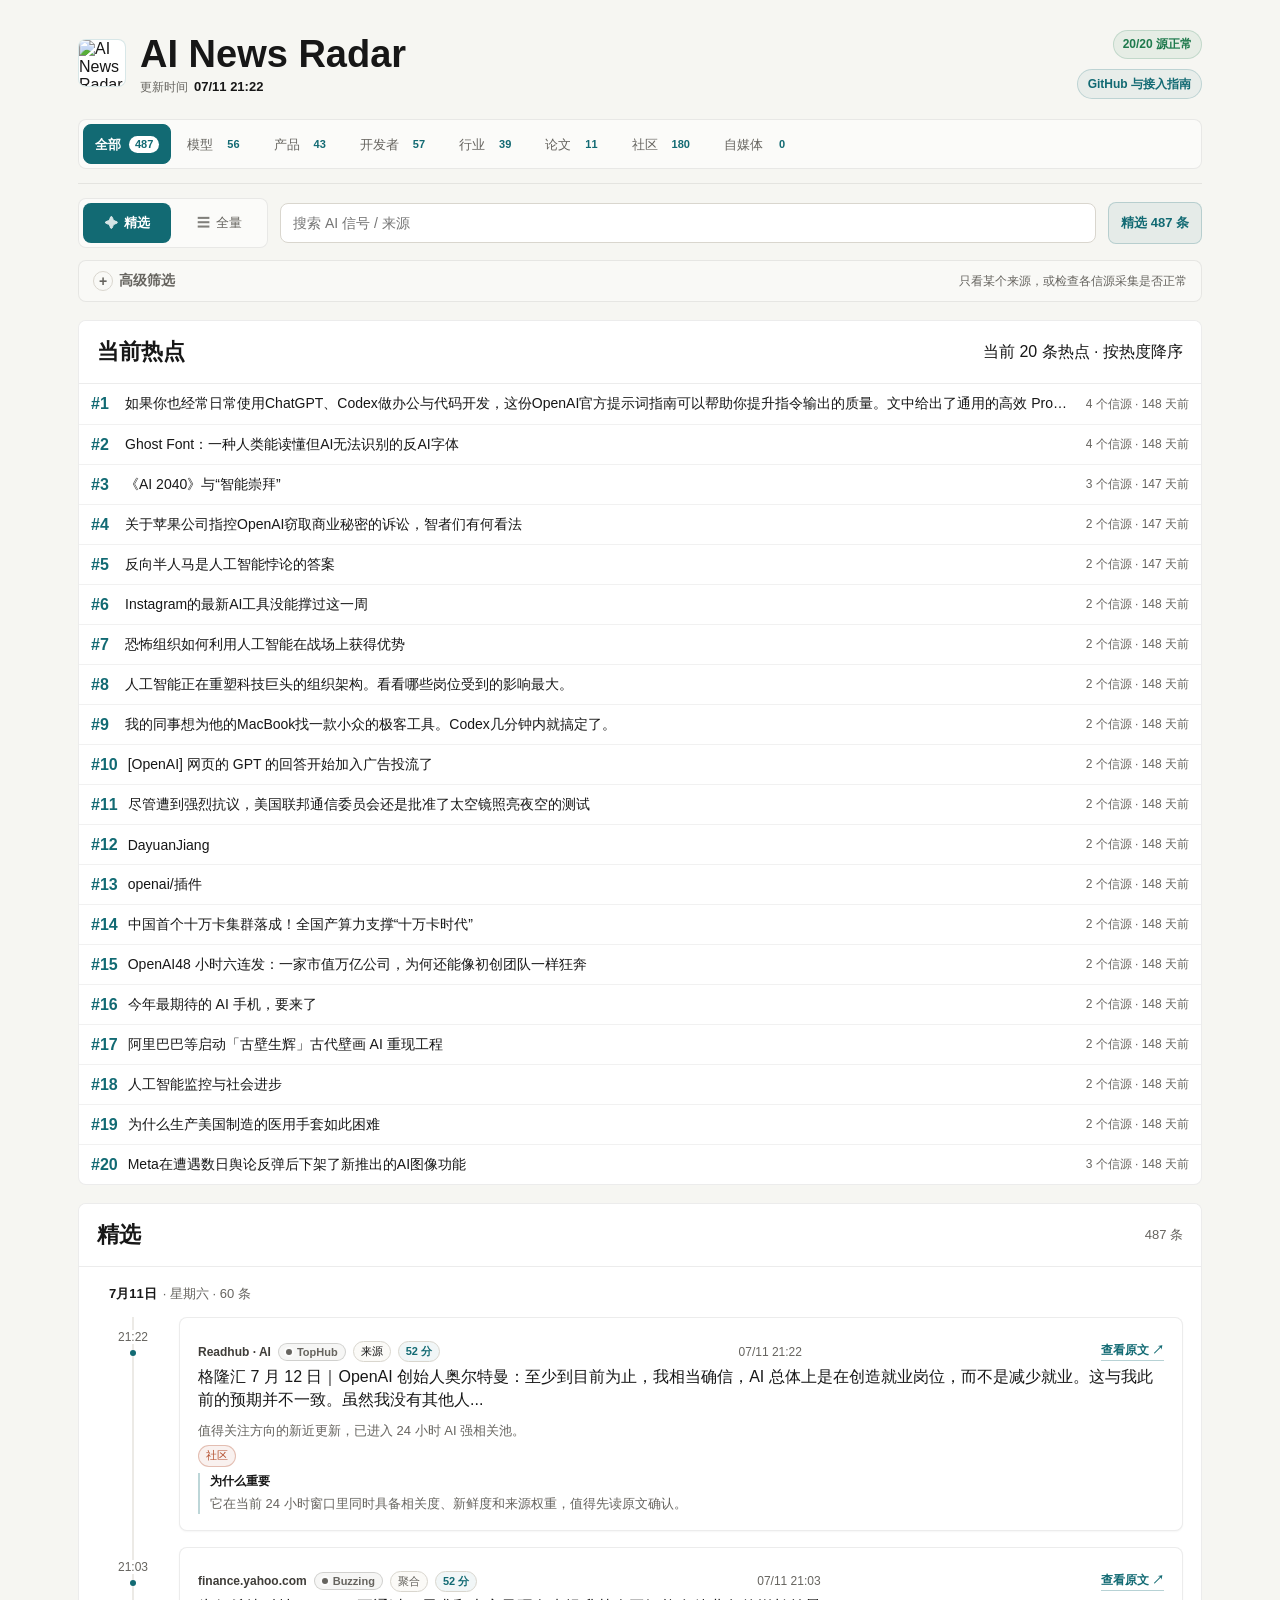
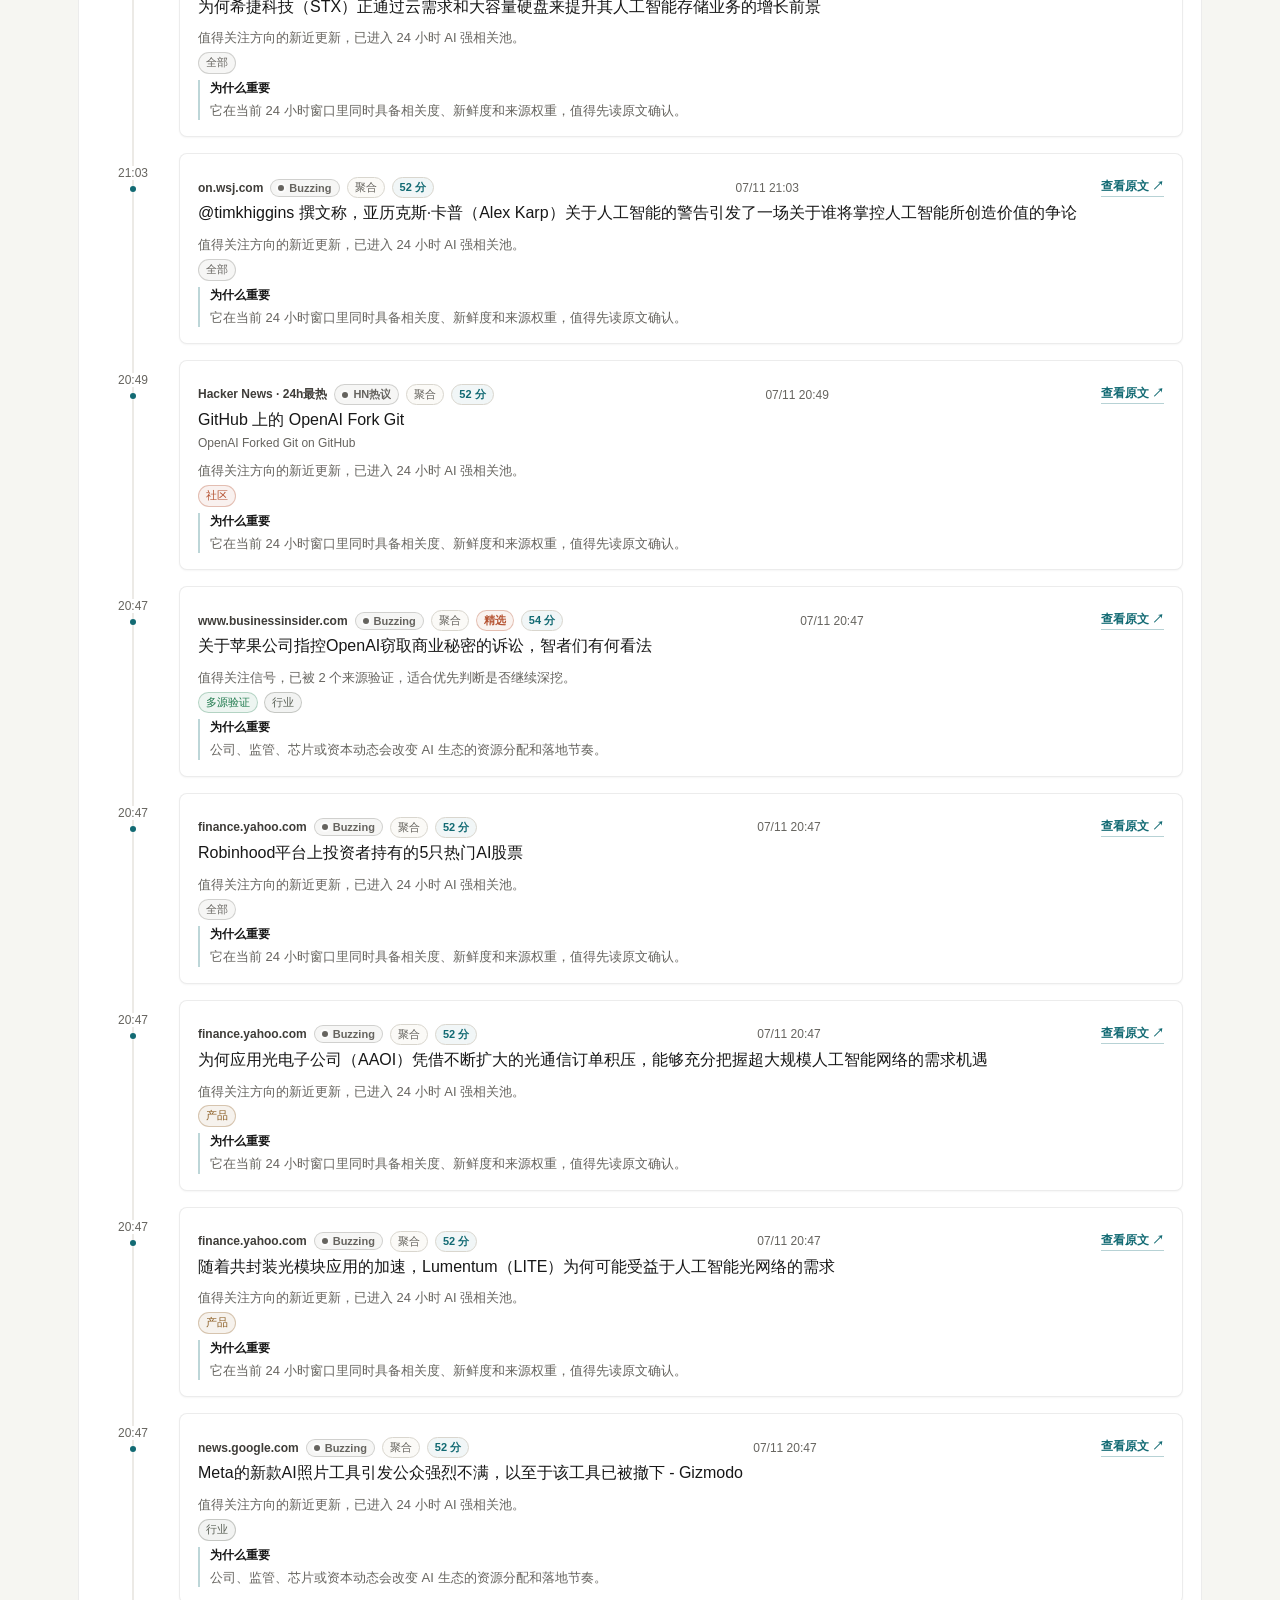
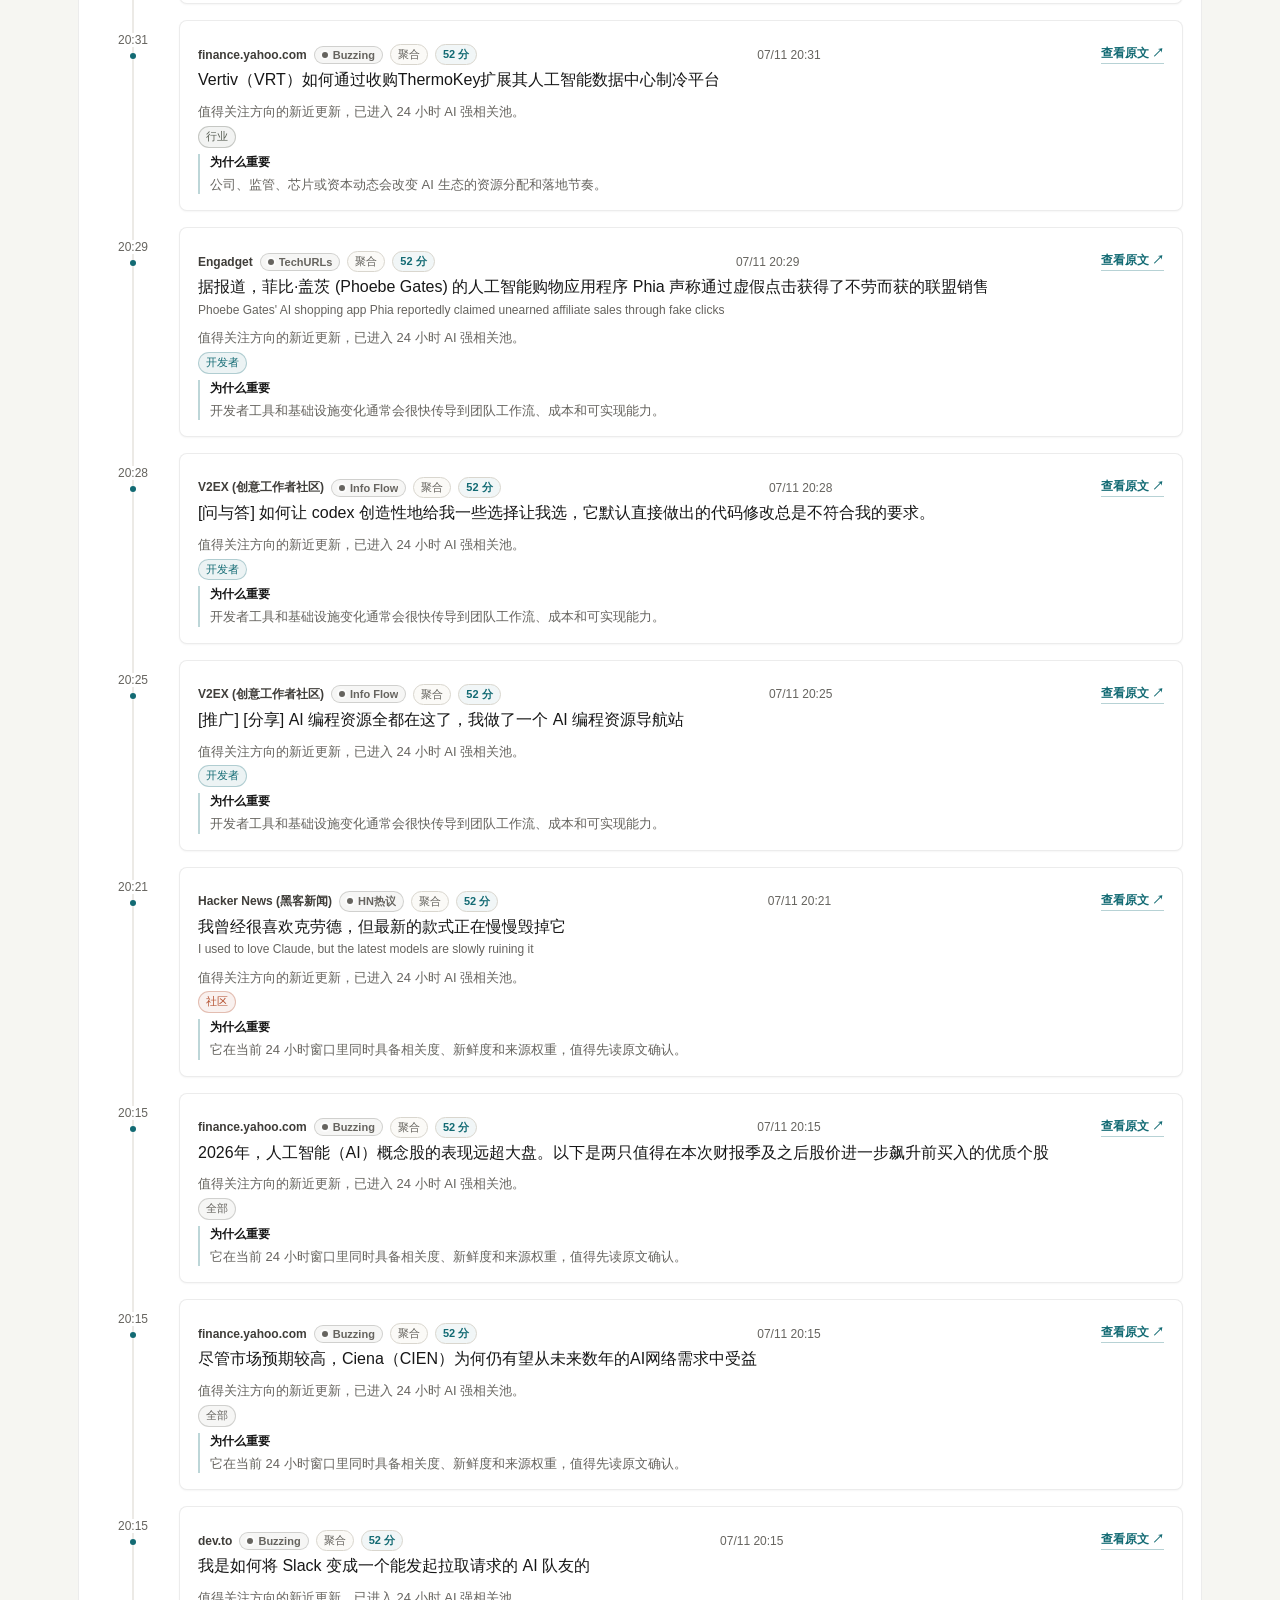
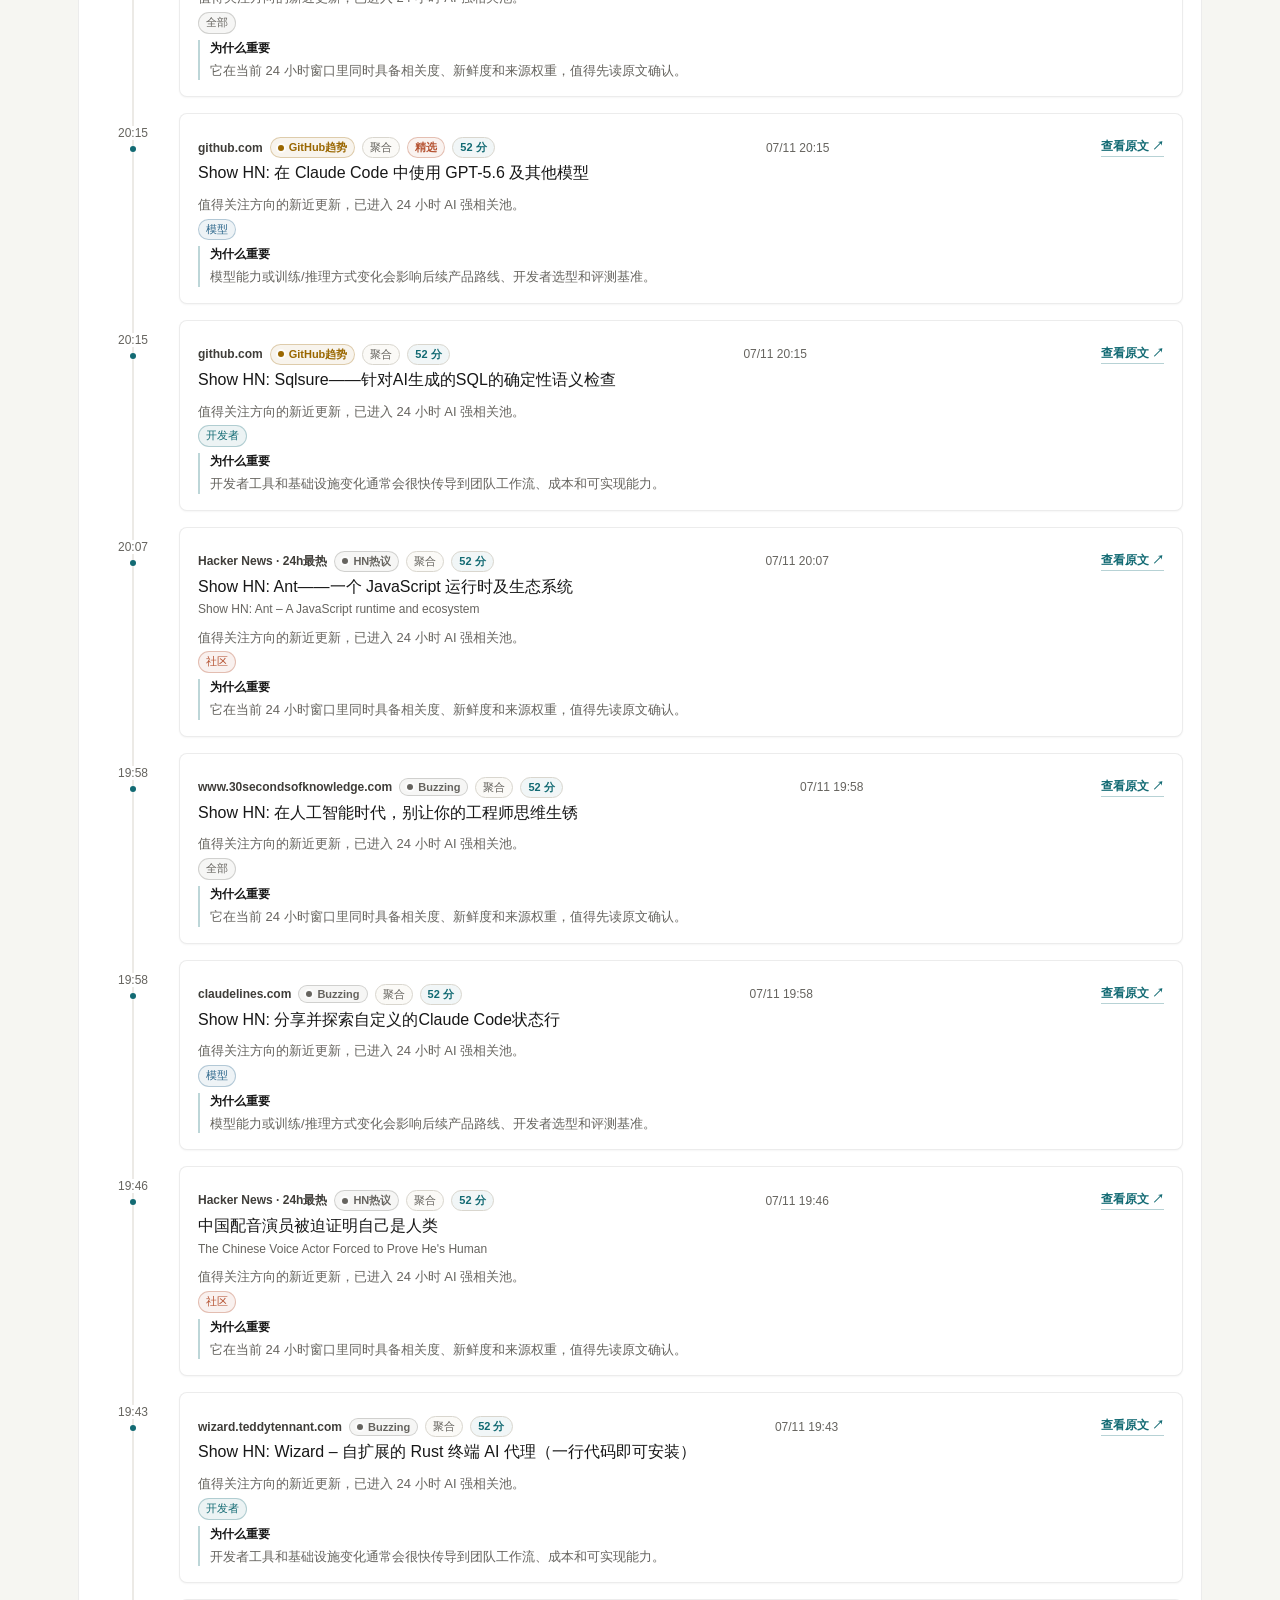
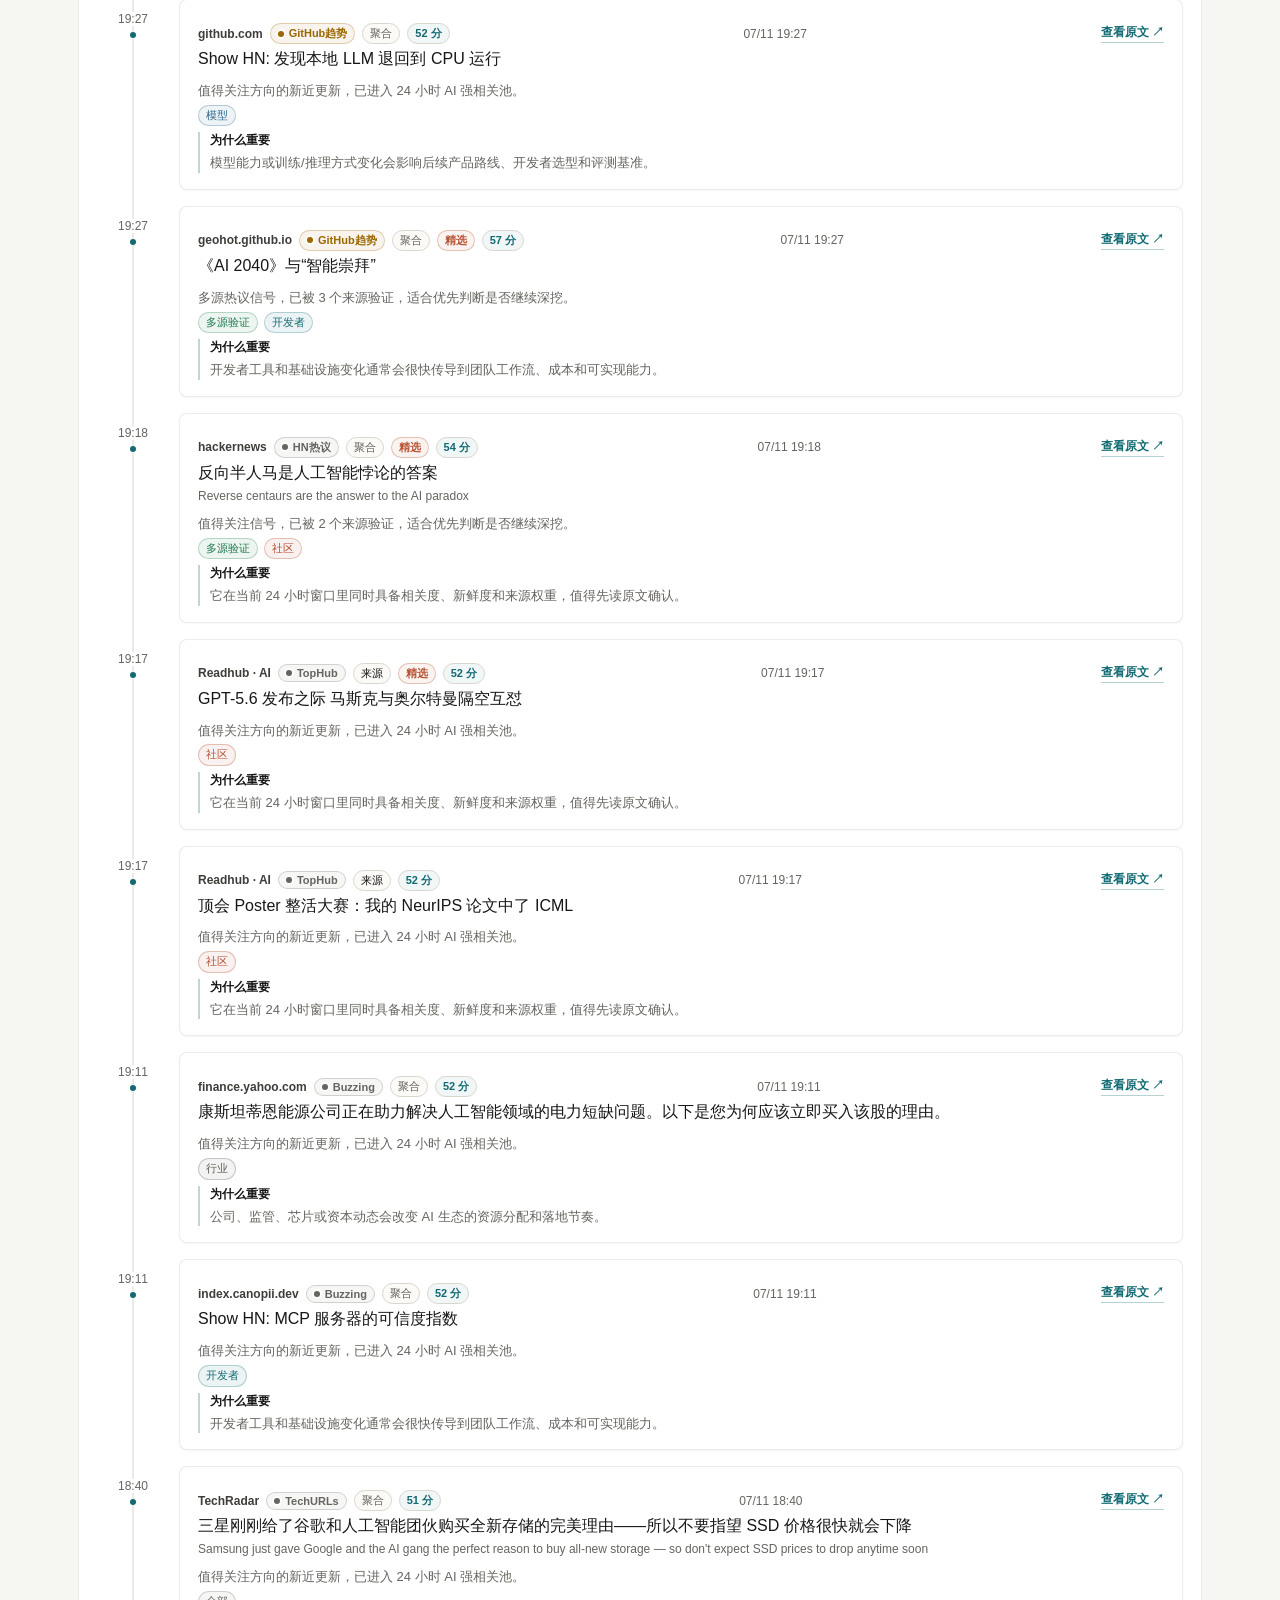
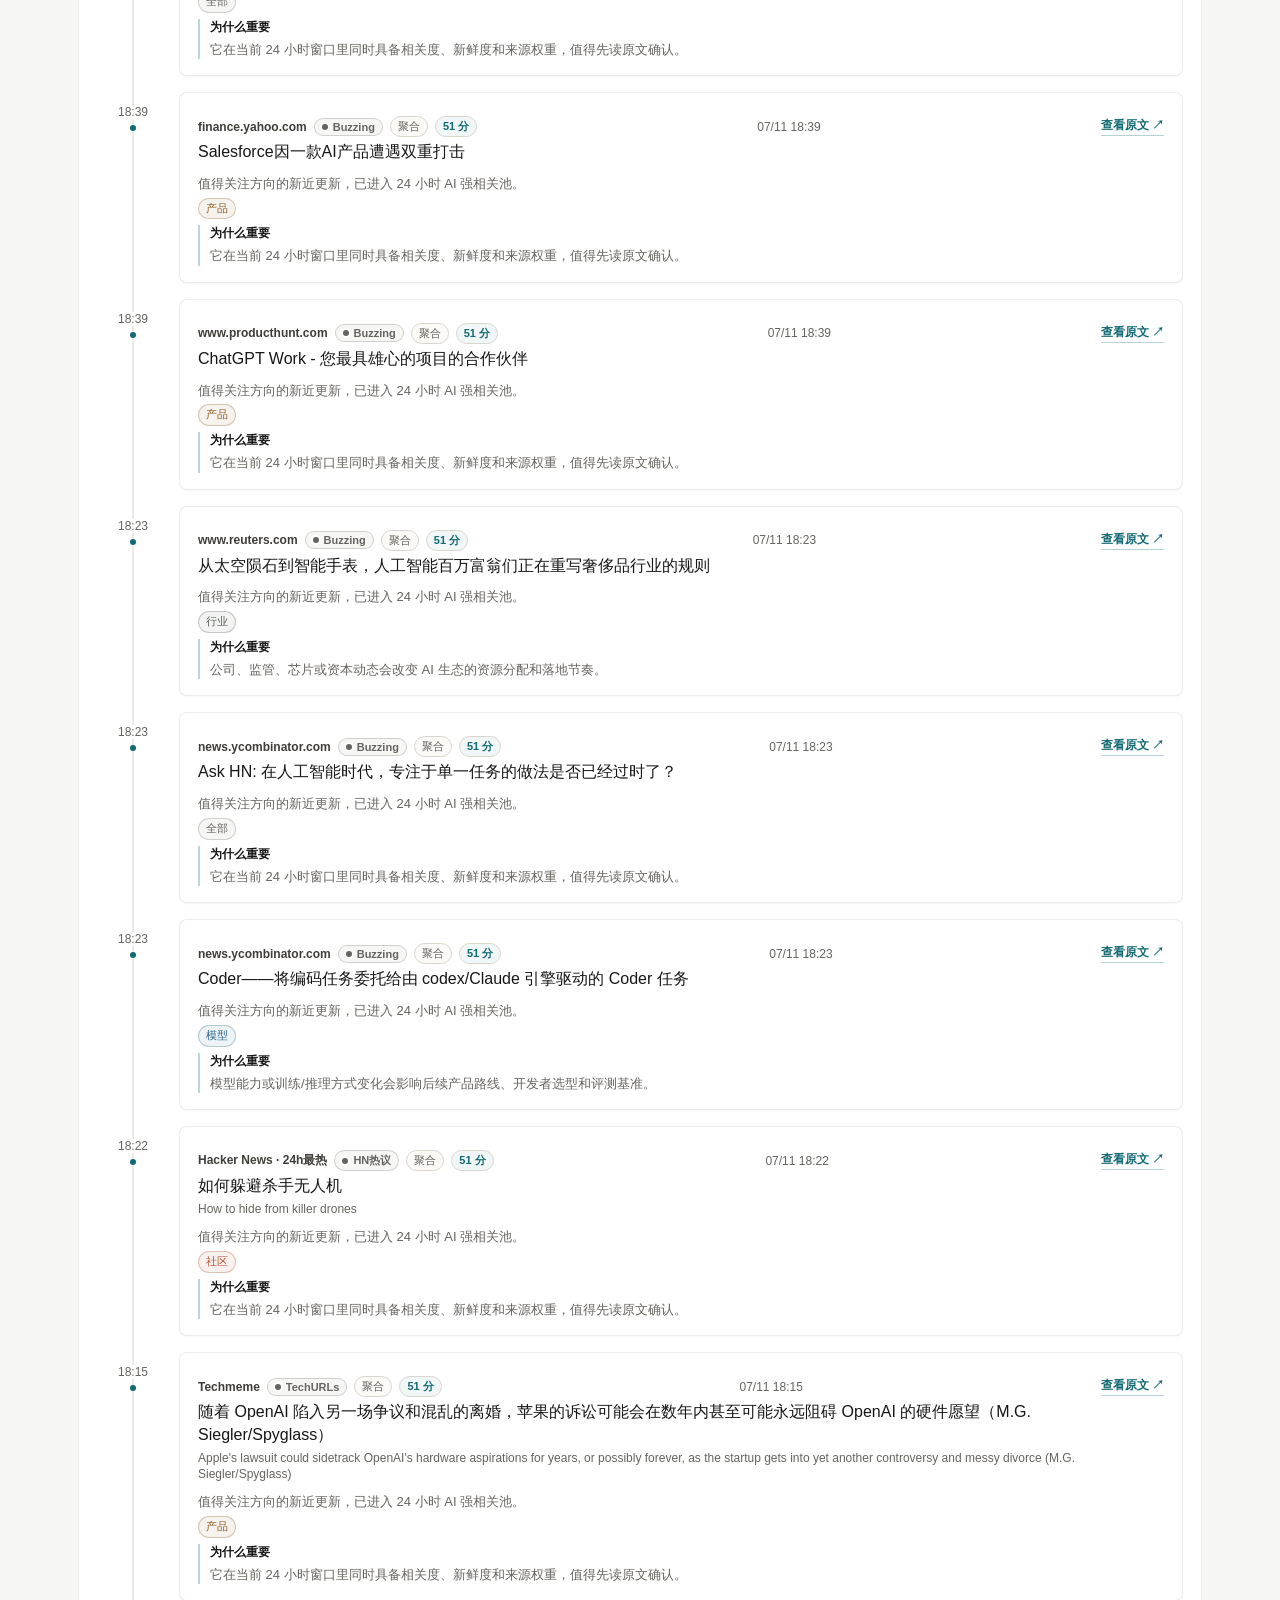
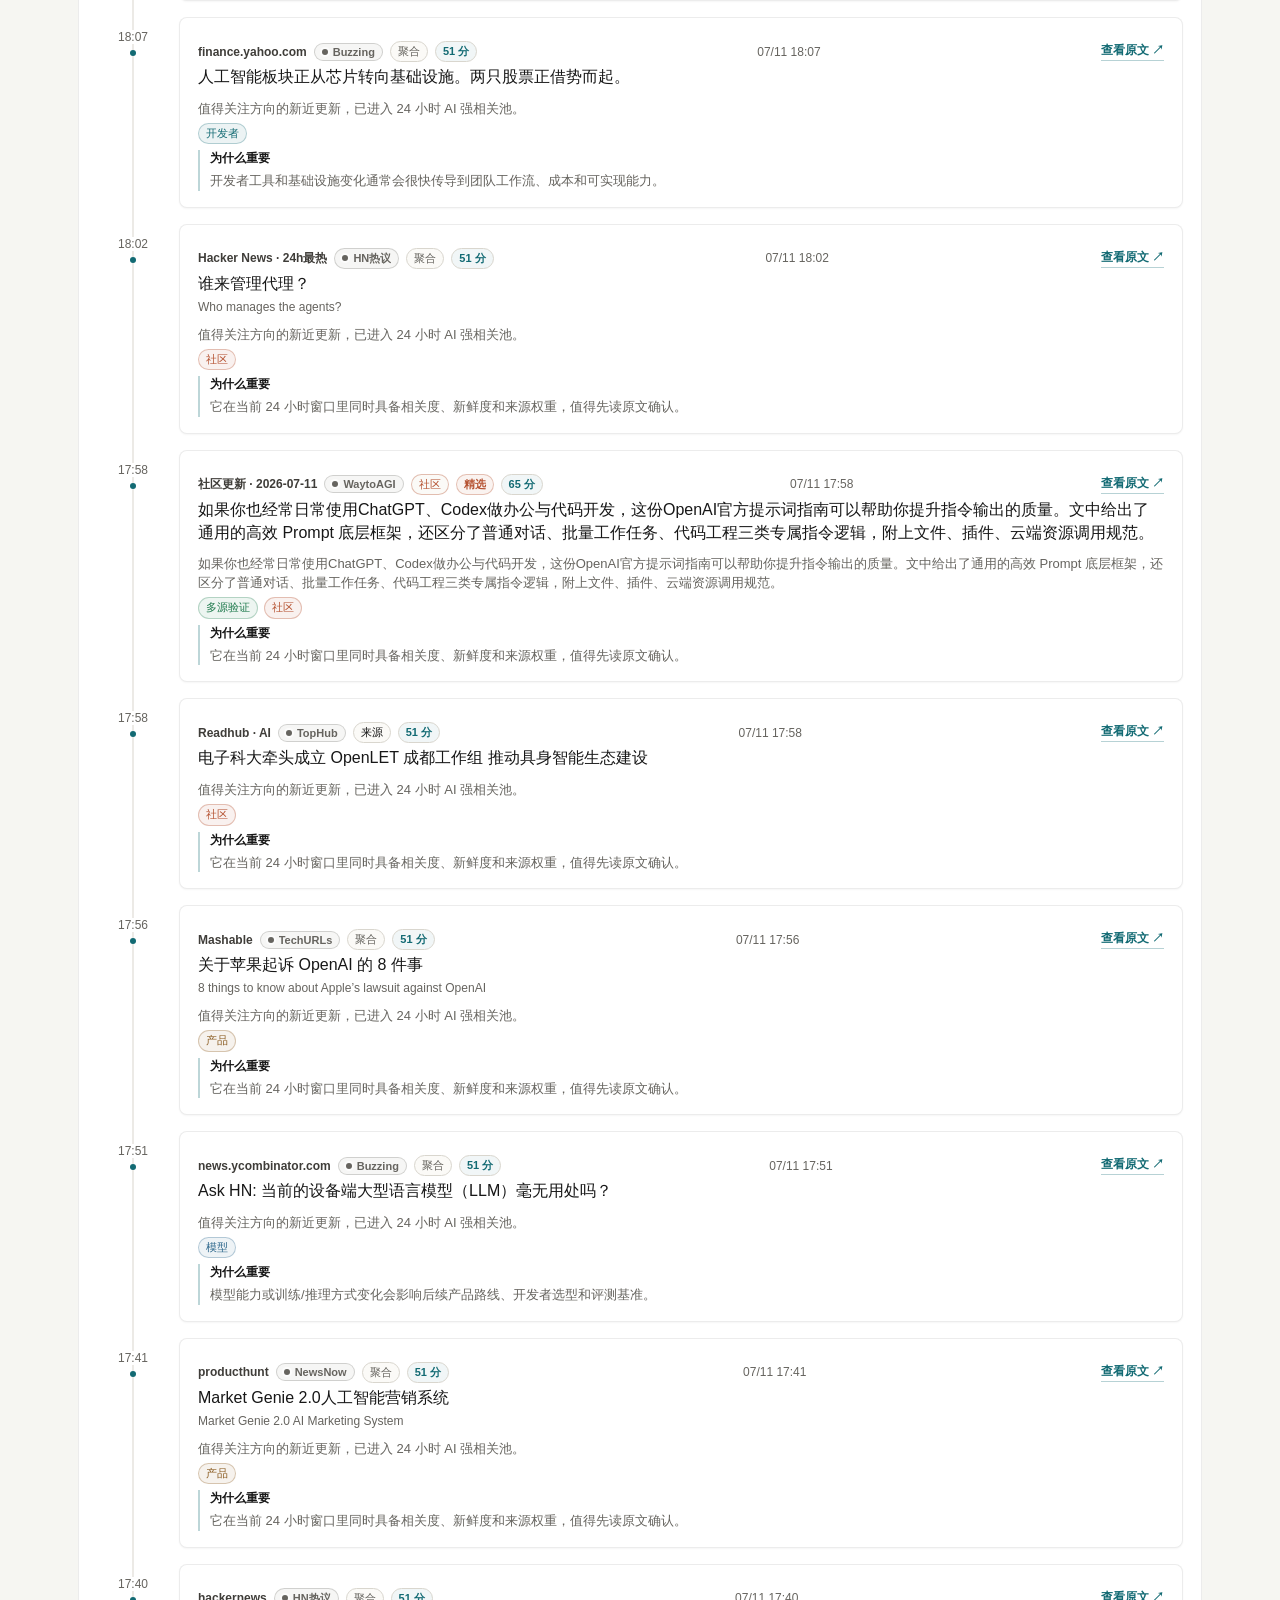
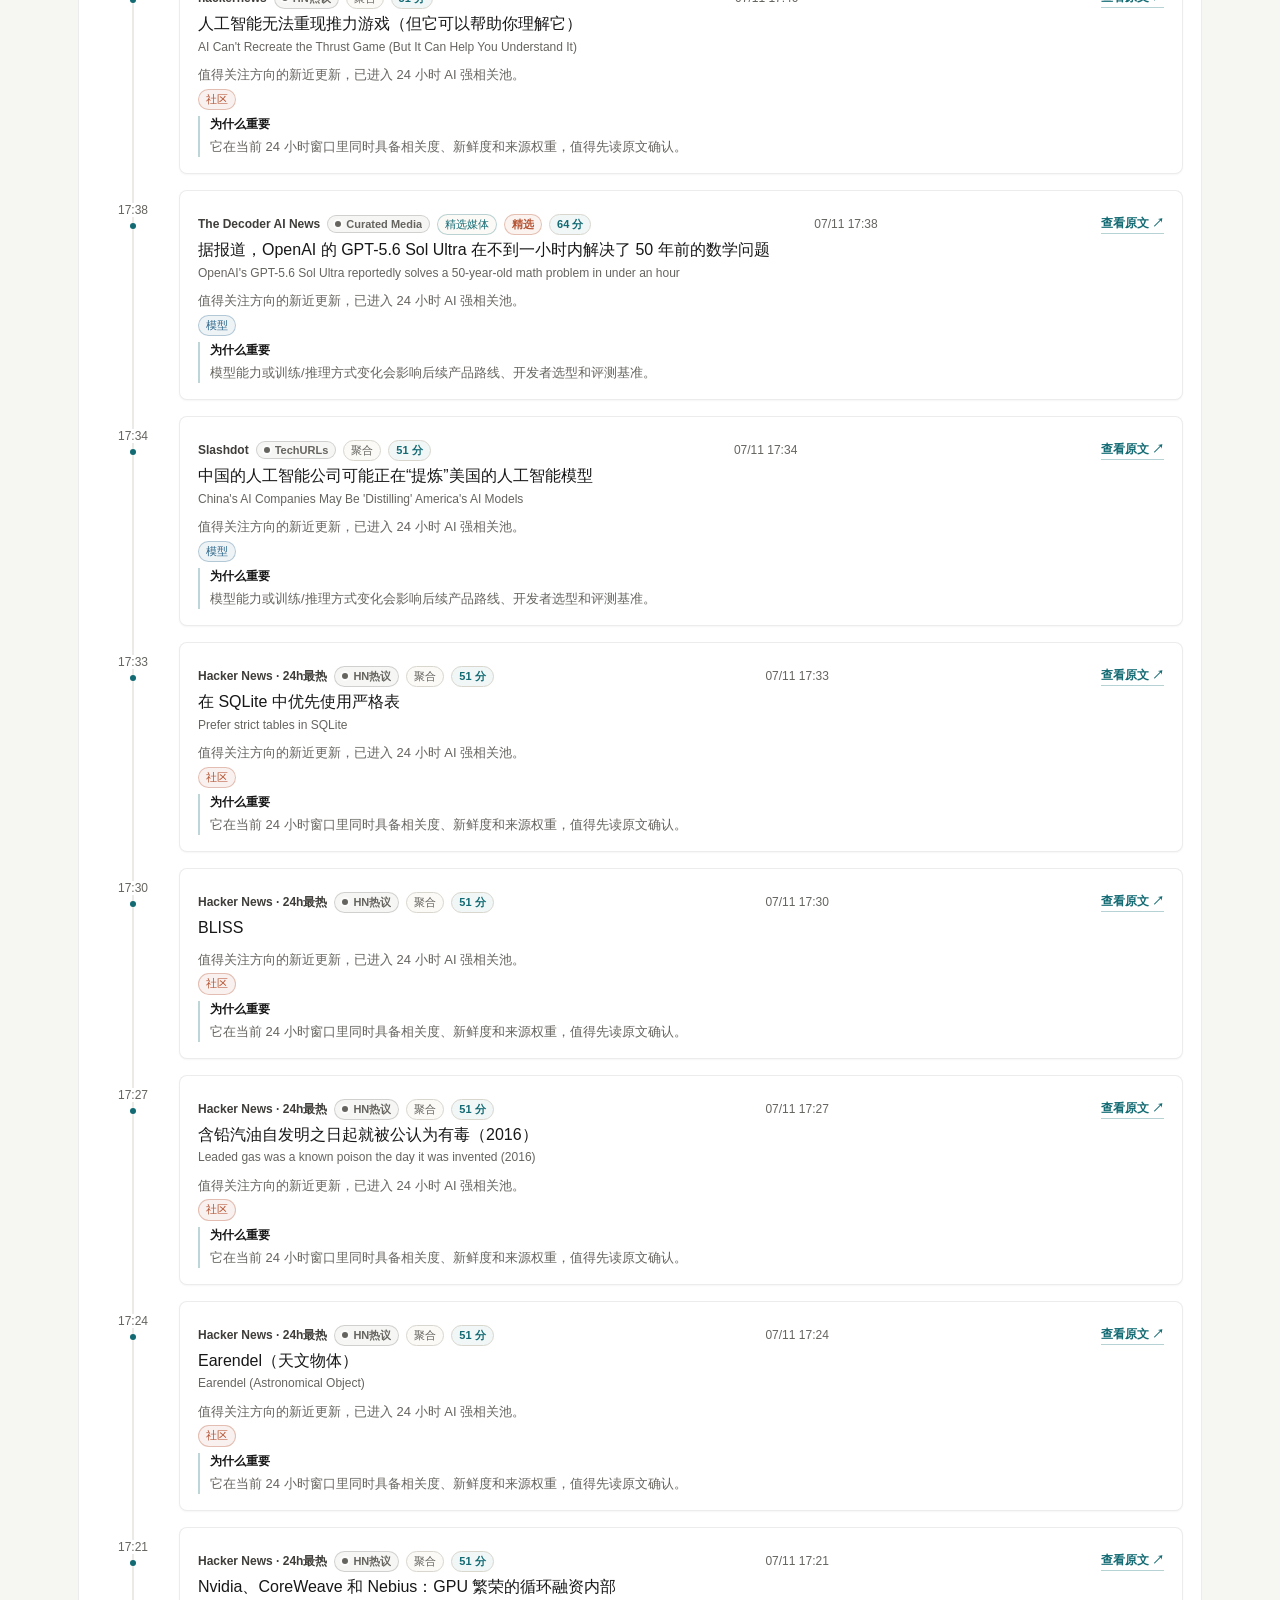
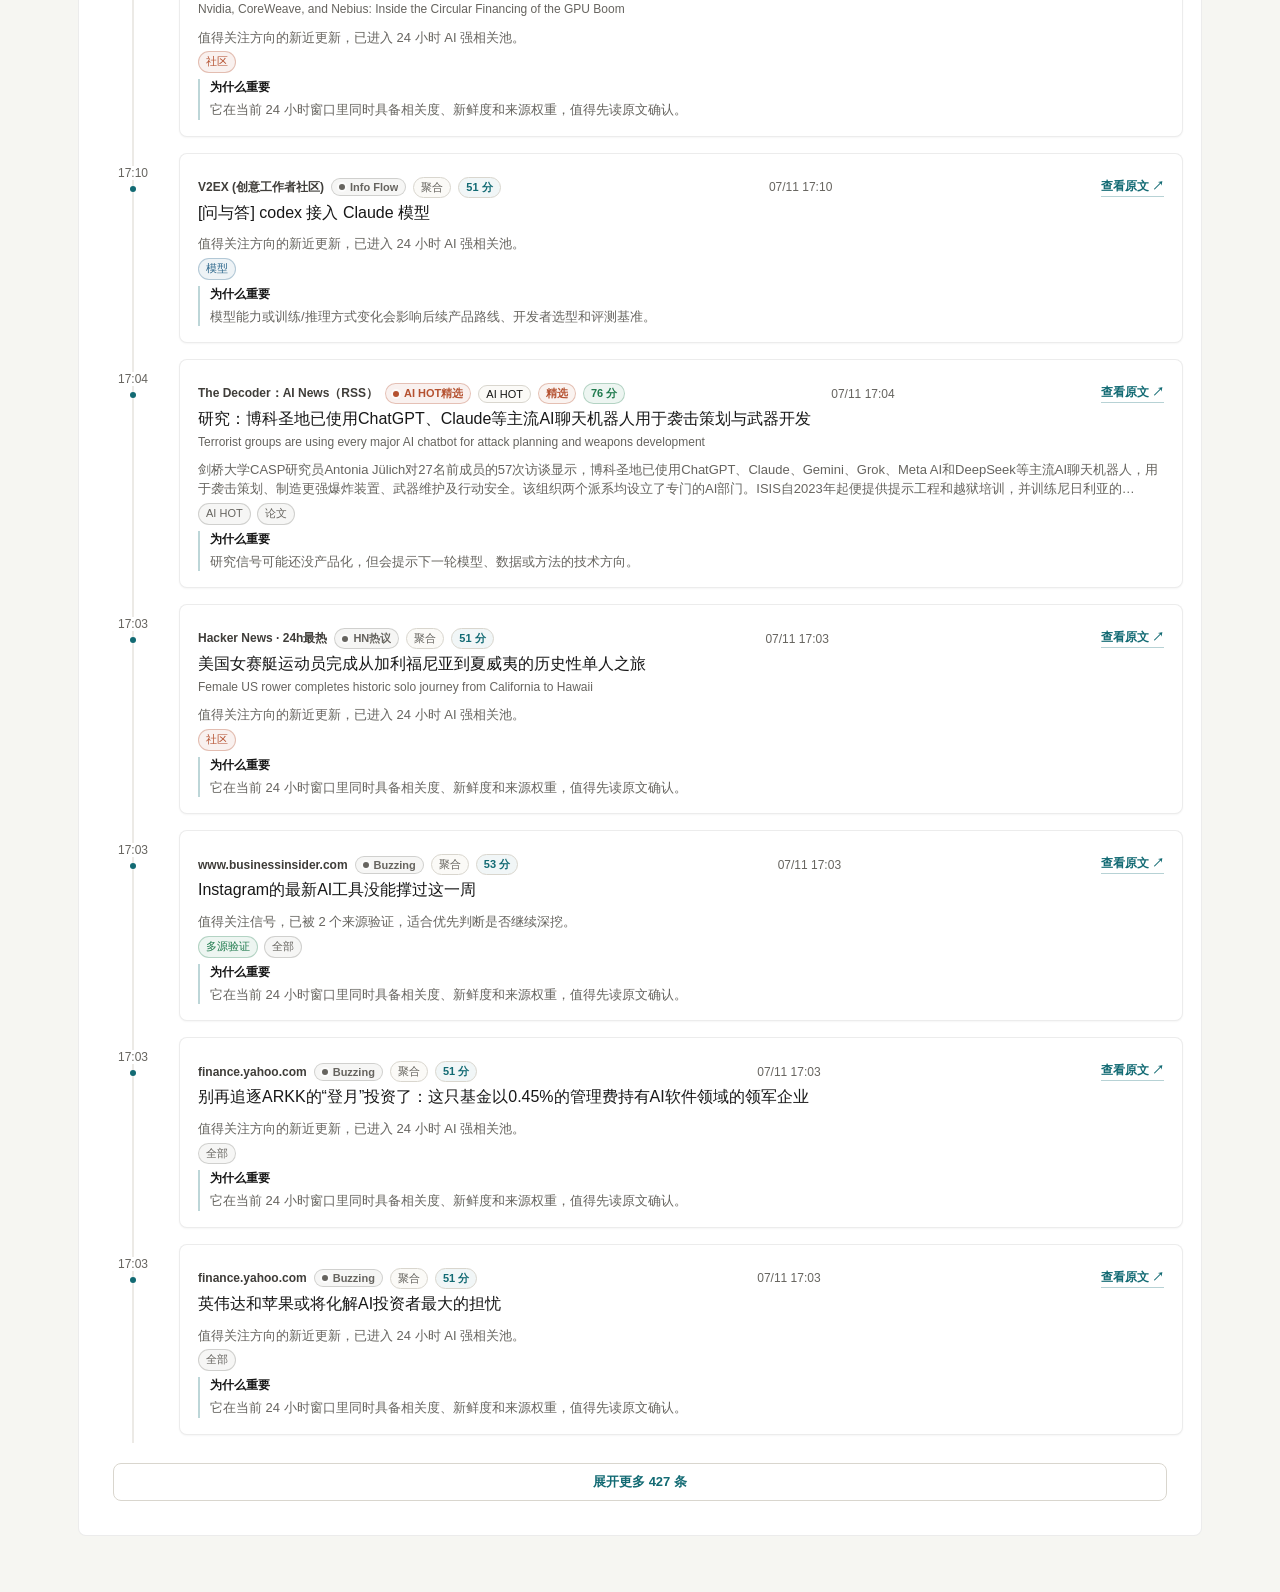
==== index.html @ 840b77fe "feat(ui): AIHOT 式单层信息架构——分类tab+精选/全量开关+时间轴主列表+单行热点 四轮收编重构: - 分类收敛为单层互斥 tab(全部/模型/产品/开发者/行业/论文/社区/自媒体" ====
<!doctype html>
<html lang="zh-CN">
  <head>
    <meta charset="UTF-8" />
    <meta name="viewport" content="width=device-width, initial-scale=1.0" />
    <title>AI News Radar｜24 小时 AI 更新雷达</title>
    <meta
      name="description"
      content="自动整理过去 24 小时值得看的 AI、模型和开发者工具更新；伯乐Skill（Scout Skill）帮你从一堆信源里选出千里马。"
    />
    <link rel="canonical" href="https://learnprompt.github.io/ai-news-radar/" />
    <meta property="og:title" content="AI News Radar｜24 小时 AI 更新雷达" />
    <meta
      property="og:description"
      content="自动整理过去 24 小时值得看的 AI、模型和开发者工具更新；伯乐Skill（Scout Skill）帮你从一堆信源里选出千里马。"
    />
    <meta property="og:type" content="website" />
    <meta property="og:url" content="https://learnprompt.github.io/ai-news-radar/" />
    <meta property="og:site_name" content="AI News Radar" />
    <meta name="application-name" content="AI News Radar" />
    <meta name="theme-color" content="#f6f6f2" />
    <meta name="mobile-web-app-capable" content="yes" />
    <meta name="apple-mobile-web-app-title" content="AI News Radar" />
    <meta name="apple-mobile-web-app-capable" content="yes" />
    <meta name="apple-mobile-web-app-status-bar-style" content="default" />
    <meta name="twitter:card" content="summary" />
    <meta name="twitter:title" content="AI News Radar｜24 小时 AI 更新雷达" />
    <meta
      name="twitter:description"
      content="自动整理过去 24 小时值得看的 AI、模型和开发者工具更新；伯乐Skill（Scout Skill）帮你从一堆信源里选出千里马。"
    />
    <link rel="icon" href="./assets/logo.svg" type="image/svg+xml" />
    <link rel="icon" href="./assets/icons/favicon-32.png" sizes="32x32" type="image/png" />
    <link rel="apple-touch-icon" href="./assets/icons/apple-touch-icon.png" sizes="180x180" />
    <link rel="manifest" href="./site.webmanifest" />
    <link rel="stylesheet" href="./assets/styles.css?v=aihot-0712f" />
  </head>
  <body>
    <a class="skip-link" href="#hotBoardWrap">跳到当前热点</a>
    <main class="shell">
      <header class="hero">
        <div class="hero-main">
          <div class="hero-headline">
            <img class="hero-logo" src="./assets/logo.svg" alt="AI News Radar Logo" />
            <div>
              <h1>AI News Radar</h1>
              <p class="hero-updated">
                <span class="updated-label">更新时间</span>
                <span class="updated" id="updatedAt">加载中...</span>
              </p>
            </div>
          </div>
        </div>
        <div class="hero-meta">
          <span class="source-status-pill" id="sourceStatusPill">源状态加载中</span>
          <div class="hero-links" aria-label="项目入口">
            <a
              class="hero-link"
              href="https://github.com/LearnPrompt/ai-news-radar"
              target="_blank"
              rel="noopener noreferrer"
            >GitHub 与接入指南</a>
          </div>
        </div>

        <section class="section-nav-wrap" aria-label="内容栏目">
          <div class="section-tabs" id="sectionTabs" role="tablist" aria-label="AI 新闻栏目"></div>
          <div class="section-scroll-hint" aria-hidden="true">左右滑动，查看更多栏目 →</div>
        </section>
      </header>

      <section class="primary-controls">
        <div class="mode-switch curation-mode-switch" role="group" aria-label="精选/全量切换">
          <button id="modeSelectedBtn" class="mode-btn active" type="button" aria-pressed="true">
            <span class="mode-btn-icon" aria-hidden="true">&#10022;</span>精选
          </button>
          <button id="modeAllBtn" class="mode-btn" type="button" aria-pressed="false">
            <span class="mode-btn-icon" aria-hidden="true">&#9776;</span>全量
          </button>
        </div>
        <input id="searchInput" type="search" placeholder="搜索 AI 信号 / 来源" aria-label="搜索 AI 信号或来源" />
        <div class="mode-hint" id="modeHint">精选加载中</div>
        <button class="clear-filters-btn" id="clearFiltersBtn" type="button" hidden>清除筛选</button>
      </section>

      <details class="advanced-panel">
        <summary>
          <span>高级筛选</span>
          <span class="advanced-hint">只看某个来源，或检查各信源采集是否正常</span>
        </summary>
        <div class="advanced-content">
          <div class="advanced-controls">
            <label class="field">
              <span>具体来源</span>
              <select id="siteSelect">
                <option value="">全部站点</option>
              </select>
            </label>
          </div>
          <div class="source-health" id="sourceHealth">源状态加载中...</div>
          <details class="source-detail-panel">
            <summary>查看源状态详情</summary>
            <div class="source-health-details" id="sourceHealthDetails"></div>
            <section class="coverage-strip" id="coverageStrip" aria-label="Source coverage status"></section>
            <section class="source-status-table" id="sourceStatusTable" aria-label="源状态详情"></section>
            <section class="site-pills" id="sitePills"></section>
          </details>
        </div>
      </details>

      <section class="list-wrap hot-board-wrap" id="hotBoardWrap" aria-label="当前热点">
        <div class="list-head">
          <h2>当前热点</h2>
          <span id="hotBoardMeta">按热度排序</span>
        </div>
        <div id="hotBoardList" class="hot-board-list"></div>
      </section>

      <section class="waytoagi-wrap">
        <div class="waytoagi-head">
          <h2>社区更新 · WaytoAGI</h2>
          <div class="waytoagi-tools">
            <div class="waytoagi-switch">
              <button id="waytoagiTodayBtn" class="waytoagi-btn active" type="button" aria-pressed="true">最近更新日</button>
              <button id="waytoagi7dBtn" class="waytoagi-btn" type="button" aria-pressed="false">近7日</button>
            </div>
            <span id="waytoagiUpdatedAt">加载中...</span>
          </div>
        </div>
        <div id="waytoagiMeta" class="waytoagi-meta"></div>
        <div id="waytoagiList" class="waytoagi-list"></div>
      </section>

      <section class="list-wrap" id="newsListWrap">
        <div class="list-head">
          <h2 id="listTitle">精选</h2>
          <div class="list-head-tools">
            <label id="allDedupeWrap" class="all-dedupe" for="allDedupeToggle">
              <input id="allDedupeToggle" type="checkbox" checked />
              <span class="all-dedupe-dot"></span>
              <span id="allDedupeLabel">去重开</span>
            </label>
            <span id="resultCount">0 条</span>
          </div>
        </div>
        <div id="newsList" class="news-list" aria-live="polite"></div>
      </section>

    </main>

    <template id="itemTpl">
      <article class="news-card">
        <div class="news-card-body">
          <div class="meta-row">
            <span class="site"></span>
            <span class="source"></span>
            <span class="category"></span>
            <span class="curated-badge" hidden>精选</span>
            <strong class="score-badge" hidden></strong>
            <time class="time"></time>
          </div>
          <a class="title" target="_blank" rel="noopener noreferrer"></a>
          <p class="news-summary"></p>
          <div class="tag-row"></div>
          <div class="why-box" hidden>
            <span class="why-label">为什么重要</span>
            <p class="why-text"></p>
          </div>
          <div class="persona-slot"></div>
        </div>
      </article>
    </template>

    <script src="https://cdn.jsdelivr.net/npm/gsap@3.13.0/dist/gsap.min.js" integrity="sha384-HOvlOYPIs/zjoIkWUGXkVmXsjr8GuZLV+Q+rcPwmJOVZVpvTSXQChiN4t9Euv9Vc" crossorigin="anonymous" defer></script>
    <script src="./assets/motion.js?v=aihot-0712f" defer></script>
    <script src="./assets/app.js?v=aihot-0712f" defer></script>
  </body>
</html>
---- assets/styles.css ----
:root {
  --bg: #f6f6f2;
  --bg-alt: #eeecea;
  --surface: #ffffff;
  --surface-soft: #fbfaf7;
  --surface-alt: #f4f2ef;
  --ink: #171717;
  --ink-soft: #3f3d39;
  --muted: #66645f;
  --muted-soft: #8b8780;
  --line: #d9d6ce;
  --line-soft: rgba(23, 23, 23, 0.08);
  --accent: #126a73;
  --accent-warm: #b55231;
  --good: #1f7a4d;
  --warn: #9a6700;
  --bad: #b42318;
  --radius: 8px;
}

* {
  box-sizing: border-box;
}

html,
body {
  margin: 0;
  min-height: 100%;
  font-family: -apple-system, BlinkMacSystemFont, "Segoe UI", "Noto Sans SC", "Microsoft YaHei", sans-serif;
  color: var(--ink);
  background: var(--bg);
}

.skip-link {
  position: fixed;
  top: 12px;
  left: 12px;
  z-index: 100;
  border-radius: var(--radius);
  padding: 9px 12px;
  color: #f7fbfa;
  background: var(--accent);
  font-size: 13px;
  font-weight: 760;
  text-decoration: none;
  transform: translateY(-160%);
  transition: transform 160ms ease;
}

.skip-link:focus {
  transform: translateY(0);
}

button,
input,
select {
  font: inherit;
}

button {
  cursor: pointer;
}

.shell {
  max-width: 1160px;
  margin: 0 auto;
  padding: 30px 18px 56px;
}

.hero {
  display: grid;
  grid-template-columns: minmax(0, 1fr) auto;
  gap: 18px 28px;
  padding-bottom: 14px;
  border-bottom: 1px solid var(--line-soft);
}

.hero-main {
  min-width: 0;
}

.hero-headline {
  display: flex;
  gap: 14px;
  align-items: center;
}

.hero-headline > div {
  min-width: 0;
}

.hero-logo {
  width: 48px;
  height: 48px;
  border: 1px solid rgba(18, 106, 115, 0.16);
  border-radius: var(--radius);
  background: var(--surface);
}

.hero h1 {
  margin: 4px 0 0;
  font-size: 38px;
  line-height: 1.08;
  overflow-wrap: break-word;
}

.hero-updated {
  display: flex;
  align-items: baseline;
  gap: 6px;
  margin: 4px 0 0;
  font-size: 13px;
  color: var(--muted);
}

.hero-meta {
  align-self: center;
  display: grid;
  gap: 6px;
  min-width: 178px;
  padding: 0;
  border: 0;
  border-radius: var(--radius);
  background: transparent;
  justify-items: end;
  text-align: right;
}

.updated-label {
  color: var(--muted);
  font-size: 12px;
}

.updated {
  color: var(--ink);
  font-size: 13px;
  font-weight: 700;
}

.source-status-pill {
  display: inline-flex;
  width: max-content;
  max-width: 100%;
  align-items: center;
  gap: 6px;
  border: 1px solid rgba(31, 122, 77, 0.18);
  border-radius: 999px;
  padding: 5px 9px;
  color: var(--good);
  background: rgba(31, 122, 77, 0.07);
  font-size: 12px;
  font-weight: 740;
}

.source-status-pill.warn {
  color: var(--warn);
  border-color: rgba(154, 103, 0, 0.22);
  background: rgba(154, 103, 0, 0.08);
}

.source-status-pill.bad {
  color: var(--bad);
  border-color: rgba(180, 35, 24, 0.22);
  background: rgba(180, 35, 24, 0.07);
}

.hero-links {
  display: flex;
  flex-wrap: wrap;
  justify-content: flex-end;
  gap: 6px;
  margin-top: 4px;
}

.hero-link {
  display: inline-flex;
  align-items: center;
  justify-content: center;
  min-height: 30px;
  border: 1px solid rgba(18, 106, 115, 0.2);
  border-radius: 999px;
  padding: 5px 10px;
  color: var(--accent);
  background: rgba(18, 106, 115, 0.06);
  font-size: 12px;
  font-weight: 740;
  line-height: 1;
  text-decoration: none;
  white-space: nowrap;
}

.hero-link:hover {
  border-color: rgba(18, 106, 115, 0.36);
  background: rgba(18, 106, 115, 0.1);
}

.section-nav-wrap {
  grid-column: 1 / -1;
  display: grid;
  gap: 10px;
  padding-top: 2px;
}

.section-tabs {
  display: flex;
  gap: 4px;
  align-items: center;
  overflow-x: auto;
  scrollbar-width: none;
  -webkit-overflow-scrolling: touch;
  border: 1px solid var(--line-soft);
  border-radius: var(--radius);
  padding: 4px;
  background: rgba(255, 255, 255, 0.52);
}

.section-tabs::-webkit-scrollbar {
  display: none;
}

.section-scroll-hint {
  display: none;
}

.section-tab {
  flex: 0 0 auto;
  min-height: 40px;
  display: inline-flex;
  align-items: center;
  gap: 8px;
  border: 1px solid transparent;
  border-radius: var(--radius);
  padding: 0 11px;
  color: var(--muted);
  background: transparent;
  font-size: 13px;
}

.section-tab span,
.section-tab strong {
  line-height: 1;
  white-space: nowrap;
}

.section-tab strong {
  min-width: 22px;
  border-radius: 999px;
  padding: 3px 6px;
  color: var(--accent);
  background: transparent;
  font-size: 11px;
  text-align: center;
}

.section-tab.active {
  color: #fff;
  border-color: var(--accent);
  background: var(--accent);
  font-weight: 780;
}

.section-tab.active strong {
  color: var(--accent);
  background: #fff;
}

.coverage-strip {
  grid-column: 1 / -1;
  display: grid;
  grid-template-columns: repeat(3, minmax(0, 1fr));
  gap: 8px;
  padding: 0 12px 12px;
}

.coverage-card {
  min-width: 0;
  display: grid;
  gap: 4px;
  border: 1px solid var(--line);
  border-radius: var(--radius);
  padding: 10px 11px;
  background: var(--surface-soft);
}

.coverage-card strong {
  min-width: 0;
  color: var(--ink);
  font-size: 17px;
  line-height: 1.15;
  overflow-wrap: anywhere;
}

.coverage-label,
.coverage-meta {
  min-width: 0;
  color: var(--muted);
  font-size: 11px;
  line-height: 1.3;
  overflow-wrap: anywhere;
}

.coverage-card.ok strong {
  color: var(--good);
}

.coverage-card.warn strong {
  color: var(--warn);
}

.coverage-card.signal {
  border-color: rgba(18, 106, 115, 0.3);
}

.coverage-card.official {
  border-color: rgba(31, 122, 77, 0.28);
}

.coverage-card.builders {
  border-color: rgba(181, 82, 49, 0.32);
}

.coverage-card.creator {
  border-color: rgba(135, 72, 96, 0.3);
}

.coverage-card.aggregate {
  border-color: rgba(102, 100, 95, 0.32);
}

.coverage-card.private {
  border-color: rgba(154, 103, 0, 0.3);
}

.primary-controls {
  margin-top: 14px;
  display: grid;
  grid-template-columns: auto minmax(0, 1fr) auto auto;
  gap: 12px;
  align-items: center;
}

/* 清除筛选按钮 hidden 时，隐藏项仍会占用第4列的 gap track，
   导致本行右边缘比 .section-tabs 短一个 gap 宽度——收窄为 3 列补齐右边缘。
   只在桌面生效：760px 以下 .primary-controls 是另一套 2 列/整行布局，不受此问题影响。 */
@media (min-width: 761px) {
  .primary-controls:has(> .clear-filters-btn[hidden]) {
    grid-template-columns: auto minmax(0, 1fr) auto;
  }
}

input,
select {
  width: 100%;
  border: 1px solid var(--line);
  background: var(--surface);
  color: var(--ink);
  border-radius: var(--radius);
  padding: 11px 12px;
  font-size: 14px;
}

input:focus,
select:focus,
button:focus-visible,
summary:focus-visible {
  outline: 2px solid rgba(18, 106, 115, 0.35);
  outline-offset: 2px;
}

.mode-hint {
  min-height: 42px;
  display: grid;
  place-items: center;
  border: 1px solid rgba(18, 106, 115, 0.22);
  border-radius: var(--radius);
  padding: 0 12px;
  color: var(--accent);
  background: rgba(18, 106, 115, 0.07);
  font-size: 13px;
  font-weight: 720;
  white-space: nowrap;
}

.clear-filters-btn,
.empty-reset-btn {
  min-height: 42px;
  border: 1px solid rgba(181, 82, 49, 0.28);
  border-radius: var(--radius);
  padding: 0 13px;
  color: var(--accent-warm);
  background: rgba(181, 82, 49, 0.06);
  font-size: 13px;
  font-weight: 720;
  white-space: nowrap;
}

.clear-filters-btn:hover,
.empty-reset-btn:hover {
  border-color: rgba(181, 82, 49, 0.46);
  background: rgba(181, 82, 49, 0.1);
}

.advanced-panel {
  margin-top: 12px;
  border: 1px solid rgba(23, 23, 23, 0.08);
  border-radius: var(--radius);
  background: rgba(251, 250, 247, 0.66);
}

.advanced-panel > summary {
  position: relative;
  display: flex;
  justify-content: space-between;
  gap: 12px;
  align-items: center;
  padding: 11px 14px 11px 40px;
  color: var(--ink);
  font-size: 14px;
  font-weight: 700;
  list-style: none;
  cursor: pointer;
}

.advanced-panel:not([open]) > summary {
  color: var(--muted);
  font-weight: 650;
}

.advanced-panel > summary::-webkit-details-marker {
  display: none;
}

.advanced-panel > summary::before {
  content: "+";
  width: 18px;
  height: 18px;
  position: absolute;
  left: 14px;
  top: 50%;
  transform: translateY(-50%);
  display: grid;
  place-items: center;
  border: 1px solid var(--line);
  border-radius: 50%;
  color: var(--muted);
  font-weight: 700;
}

.advanced-panel > summary > span:first-child {
  min-width: 0;
}

.advanced-panel[open] > summary::before {
  content: "-";
}

.advanced-hint {
  color: var(--muted);
  font-size: 12px;
  font-weight: 400;
  white-space: nowrap;
}

.advanced-content {
  display: grid;
  gap: 14px;
  padding: 0 14px 14px;
  border-top: 1px solid var(--line-soft);
}

.advanced-controls {
  display: grid;
  grid-template-columns: minmax(0, 320px);
  gap: 10px;
  align-items: end;
  padding-top: 14px;
}

.field {
  display: grid;
  gap: 6px;
  color: var(--muted);
  font-size: 12px;
}

.mode-switch {
  display: inline-flex;
  gap: 4px;
  align-items: center;
  border: 1px solid var(--line-soft);
  border-radius: var(--radius);
  padding: 4px;
  background: rgba(255, 255, 255, 0.52);
}

.mode-btn {
  min-height: 40px;
  border: 0;
  border-radius: var(--radius);
  background: transparent;
  color: var(--muted);
  padding: 0 14px;
  font-size: 13px;
}

.mode-btn.active {
  background: var(--accent);
  color: #fff;
  font-weight: 780;
}

.all-dedupe {
  display: none;
  min-height: 40px;
  align-items: center;
  gap: 8px;
  border: 1px solid var(--line);
  border-radius: var(--radius);
  padding: 0 12px;
  font-size: 13px;
  color: var(--muted);
  background: var(--surface-soft);
  cursor: pointer;
  user-select: none;
}

.all-dedupe.show {
  display: inline-flex;
}

.all-dedupe input {
  position: absolute;
  opacity: 0;
  width: 0;
  height: 0;
}

.all-dedupe-dot {
  width: 12px;
  height: 12px;
  border-radius: 50%;
  border: 1px solid rgba(23, 23, 23, 0.25);
  background: rgba(23, 23, 23, 0.16);
}

.all-dedupe input:checked + .all-dedupe-dot {
  border-color: rgba(18, 106, 115, 0.65);
  background: var(--accent);
}

.source-health {
  display: grid;
  gap: 10px;
}

.source-health-summary {
  display: flex;
  min-width: 0;
  align-items: center;
  justify-content: space-between;
  gap: 12px;
  border: 1px solid rgba(31, 122, 77, 0.16);
  border-radius: var(--radius);
  padding: 11px 12px;
  color: var(--muted);
  background: rgba(31, 122, 77, 0.05);
  font-size: 13px;
  line-height: 1.4;
}

.source-health-summary strong {
  color: var(--good);
  font-size: 15px;
}

.source-health-summary.warn {
  border-color: rgba(154, 103, 0, 0.2);
  background: rgba(154, 103, 0, 0.07);
}

.source-health-summary.warn strong {
  color: var(--warn);
}

.source-health-summary.bad {
  border-color: rgba(180, 35, 24, 0.22);
  background: rgba(180, 35, 24, 0.06);
}

.source-health-summary.bad strong {
  color: var(--bad);
}

.source-detail-panel {
  border: 1px solid var(--line-soft);
  border-radius: var(--radius);
  background: rgba(255, 255, 255, 0.48);
  overflow: hidden;
}

.source-detail-panel > summary {
  display: flex;
  align-items: center;
  justify-content: space-between;
  gap: 10px;
  padding: 10px 12px;
  color: var(--accent);
  font-size: 13px;
  font-weight: 760;
  cursor: pointer;
  list-style: none;
}

.source-detail-panel > summary::-webkit-details-marker {
  display: none;
}

.source-detail-panel > summary::after {
  content: "+";
  color: var(--muted);
  font-weight: 800;
}

.source-detail-panel[open] > summary::after {
  content: "-";
}

.source-health-details {
  display: grid;
  gap: 10px;
  padding: 0 12px 12px;
}

.health-grid {
  display: grid;
  grid-template-columns: repeat(6, minmax(0, 1fr));
  gap: 8px;
}

.health-metric {
  display: grid;
  gap: 3px;
  min-width: 0;
  border: 1px solid var(--line);
  border-radius: var(--radius);
  padding: 9px 10px;
  background: var(--surface-soft);
}

.health-metric-button {
  width: 100%;
  color: inherit;
  font: inherit;
  text-align: left;
  cursor: pointer;
}

.health-metric-button:hover,
.health-metric-button:focus-visible {
  border-color: var(--accent);
  outline: none;
}

.health-metric strong {
  font-size: 18px;
}

.health-label {
  color: var(--muted);
  font-size: 12px;
}

.health-metric.ok strong {
  color: var(--good);
}

.health-metric.warn strong {
  color: var(--warn);
}

.health-metric.bad strong {
  color: var(--bad);
}

.health-empty,
.health-ok {
  border: 1px dashed var(--line);
  border-radius: var(--radius);
  padding: 10px 12px;
  color: var(--muted);
  font-size: 13px;
}

.health-ok {
  color: var(--good);
  border-style: solid;
  background: rgba(31, 122, 77, 0.06);
}

.health-issues {
  display: grid;
  gap: 8px;
}

.health-author-list {
  border: 1px solid var(--line);
  border-radius: var(--radius);
  padding: 10px 12px;
  background: var(--surface-soft);
}

.health-author-list-title {
  font-size: 13px;
  font-weight: 700;
}

.health-author-list-meta {
  margin-top: 3px;
  color: var(--muted);
  font-size: 12px;
}

.health-author-list-items {
  display: flex;
  max-height: 220px;
  margin-top: 9px;
  gap: 6px;
  overflow: auto;
  flex-wrap: wrap;
  align-content: flex-start;
}

.health-author-list-items button {
  border: 1px solid var(--line);
  border-radius: 999px;
  padding: 3px 7px;
  color: var(--ink-soft);
  background: var(--surface);
  font: inherit;
  font-size: 12px;
  line-height: 1.25;
  cursor: pointer;
}

.health-author-list-items button:hover,
.health-author-list-items button:focus-visible {
  border-color: var(--accent);
  color: var(--accent);
  outline: none;
}

.health-issue {
  border: 1px solid rgba(180, 35, 24, 0.22);
  border-radius: var(--radius);
  padding: 10px 12px;
  background: rgba(180, 35, 24, 0.04);
}

.health-issue-title {
  color: var(--bad);
  font-size: 13px;
  font-weight: 700;
}

.health-issue ul {
  margin: 7px 0 0;
  padding-left: 18px;
  color: var(--muted);
  font-size: 12px;
  line-height: 1.45;
}

.source-status-table {
  padding: 0 12px 12px;
}

.source-table {
  display: grid;
  border: 1px solid var(--line-soft);
  border-radius: var(--radius);
  overflow: hidden;
  background: var(--surface);
}

.source-table-row {
  display: grid;
  grid-template-columns: minmax(160px, 1.4fr) minmax(96px, 0.8fr) minmax(64px, 0.5fr) minmax(56px, 0.4fr);
  gap: 10px;
  align-items: center;
  border-top: 1px solid var(--line-soft);
  padding: 9px 10px;
  color: var(--muted);
  font-size: 12px;
}

.source-table-row:first-child {
  border-top: 0;
}

.source-table-head {
  color: var(--ink-soft);
  background: rgba(246, 246, 242, 0.74);
  font-weight: 780;
}

.source-table-row span {
  min-width: 0;
  overflow: hidden;
  text-overflow: ellipsis;
  white-space: nowrap;
}

.source-table-row .ok {
  color: var(--good);
  font-weight: 760;
}

.source-table-row .bad {
  color: var(--bad);
  font-weight: 760;
}

.source-table-foot {
  display: block;
  color: var(--ink-soft);
  background: rgba(246, 246, 242, 0.74);
  font-weight: 780;
  text-align: right;
}

.site-pills {
  display: flex;
  flex-wrap: wrap;
  gap: 8px;
  padding: 0 12px 12px;
}

.pill {
  border: 1px solid var(--line);
  background: var(--surface-soft);
  color: var(--ink);
  border-radius: 999px;
  padding: 6px 11px;
  cursor: pointer;
  font-size: 12px;
}

.pill.active {
  background: rgba(18, 106, 115, 0.11);
  border-color: rgba(18, 106, 115, 0.5);
  color: var(--accent);
  font-weight: 700;
}

.list-wrap,
.waytoagi-wrap {
  margin-top: 18px;
  border: 1px solid var(--line-soft);
  border-radius: var(--radius);
  background: var(--surface);
  overflow: hidden;
}

.list-wrap {
  background: var(--surface);
}

/* 双色交替：WaytoAGI 版块用深一档的底色，与伯乐精选 / AI信号流形成节奏感 */
.waytoagi-wrap {
  background: var(--bg-alt);
  border-color: rgba(23, 23, 23, 0.12);
}

.list-head,
.waytoagi-head {
  padding: 16px 18px;
  display: flex;
  flex-wrap: nowrap;
  justify-content: space-between;
  align-items: center;
  gap: 12px;
  border-bottom: 1px solid var(--line-soft);
  background: var(--surface);
}

/* WaytoAGI header 用对应的深档底色 */
.waytoagi-head {
  background: var(--surface-alt);
  border-bottom-color: rgba(23, 23, 23, 0.1);
}

.list-head h2,
.waytoagi-head h2 {
  margin: 0;
  font-size: 22px;
}

#resultCount,
#waytoagiUpdatedAt {
  color: var(--muted);
  font-size: 13px;
  white-space: nowrap;
}

.list-head-tools {
  display: flex;
  align-items: center;
  justify-content: flex-end;
  gap: 10px;
  min-width: 0;
  flex-wrap: wrap;
}

.bole-more-btn,
.list-more-btn {
  display: block;
  width: calc(100% - 32px);
  margin: 0 16px 16px;
  border: 1px solid var(--line);
  border-radius: var(--radius);
  background: var(--surface);
  color: var(--accent);
  cursor: pointer;
  font-size: 13px;
  font-weight: 760;
  min-height: 38px;
}

.bole-more-btn:hover,
.list-more-btn:hover {
  border-color: rgba(18, 106, 115, 0.38);
  background: rgba(18, 106, 115, 0.06);
}

.list-more-btn {
  margin-top: 12px;
}

.bole-empty {
  grid-column: 1 / -1;
  border: 1px dashed var(--line);
  border-radius: var(--radius);
  padding: 14px;
  color: var(--muted);
  font-size: 13px;
}

.intel-card-meta {
  display: flex;
  flex-wrap: wrap;
  gap: 7px;
  align-items: center;
  color: var(--muted);
  font-size: 12px;
}

.intel-score {
  color: var(--accent);
}

.top-story-title,
.intel-title {
  color: var(--ink);
  font-weight: 790;
  line-height: 1.38;
  letter-spacing: 0;
  overflow-wrap: anywhere;
}

.original-action,
.original-link {
  color: var(--accent);
  font-size: 12px;
  font-weight: 760;
  text-decoration: none;
}

.original-action {
  justify-self: start;
  border-bottom: 1px solid rgba(18, 106, 115, 0.3);
  padding-bottom: 1px;
}

.original-link {
  margin-left: auto;
}

.original-link:hover {
  text-decoration: underline;
}

.intel-reason {
  margin: 0;
  color: var(--muted);
  font-size: 13px;
  line-height: 1.48;
  overflow-wrap: anywhere;
}

.intel-tags,
.intel-card-sources,
.intel-sources {
  display: flex;
  flex-wrap: wrap;
  gap: 6px;
  align-items: center;
}

.signal-tag,
.intel-tags > span,
.intel-card-sources > span,
.intel-card-sources > strong,
.intel-sources {
  border: 1px solid var(--line);
  border-radius: 999px;
  padding: 3px 7px;
  color: var(--muted);
  background: rgba(255, 255, 255, 0.72);
  font-size: 11px;
  line-height: 1.25;
}

.intel-tags > span {
  color: var(--accent);
  border-color: rgba(18, 106, 115, 0.22);
  background: rgba(18, 106, 115, 0.07);
  font-weight: 720;
}

.signal-tag.tone-official,
.ai-tag.tone-official {
  color: var(--good);
  border-color: rgba(31, 122, 77, 0.32);
  background: rgba(31, 122, 77, 0.08);
}

.signal-tag.tone-hot,
.ai-tag.tone-hot,
.signal-tag.tone-community,
.ai-tag.tone-community {
  color: var(--accent-warm);
  border-color: rgba(181, 82, 49, 0.32);
  background: rgba(181, 82, 49, 0.08);
}

.signal-tag.tone-models,
.ai-tag.tone-models {
  color: #2a658a;
  border-color: rgba(42, 101, 138, 0.3);
  background: rgba(42, 101, 138, 0.08);
}

.signal-tag.tone-devtools,
.ai-tag.tone-devtools {
  color: var(--accent);
  border-color: rgba(18, 106, 115, 0.28);
  background: rgba(18, 106, 115, 0.08);
}

.signal-tag.tone-aggregate,
.ai-tag.tone-aggregate {
  color: #5f6b75;
  border-color: rgba(95, 107, 117, 0.28);
  background: rgba(95, 107, 117, 0.08);
}

.signal-tag.tone-research,
.ai-tag.tone-research {
  color: #6b568f;
  border-color: rgba(107, 86, 143, 0.3);
  background: rgba(107, 86, 143, 0.08);
}

.signal-tag.tone-products,
.ai-tag.tone-products {
  color: #8a5b20;
  border-color: rgba(138, 91, 32, 0.3);
  background: rgba(138, 91, 32, 0.08);
}

.signal-tag.tone-creator,
.ai-tag.tone-creator {
  color: #874860;
  border-color: rgba(135, 72, 96, 0.3);
  background: rgba(135, 72, 96, 0.08);
}

.signal-tag.tone-industry,
.ai-tag.tone-industry {
  color: #5c6258;
  border-color: rgba(92, 98, 88, 0.3);
  background: rgba(92, 98, 88, 0.08);
}

.signal-tag.tone-strong,
.ai-tag.tone-strong {
  color: var(--good);
  border-color: rgba(31, 122, 77, 0.28);
  background: rgba(31, 122, 77, 0.08);
}

.signal-tag.tone-default,
.ai-tag.tone-default {
  color: var(--muted);
  border-color: rgba(102, 100, 95, 0.26);
  background: rgba(102, 100, 95, 0.06);
}

.source-chip {
  display: inline-flex;
  min-width: 0;
  align-items: center;
  gap: 5px;
}

.source-dot {
  width: 6px;
  height: 6px;
  flex: 0 0 auto;
  border-radius: 50%;
  background: currentColor;
  box-shadow: 0 0 0 2px rgba(255, 255, 255, 0.72);
}

.source-chip-label {
  min-width: 0;
  overflow: hidden;
  text-overflow: ellipsis;
  white-space: nowrap;
}

.kind-official {
  color: var(--good);
  border-color: rgba(31, 122, 77, 0.28);
  background: rgba(31, 122, 77, 0.08);
}

.kind-hot {
  color: var(--accent-warm);
  border-color: rgba(181, 82, 49, 0.3);
  background: rgba(181, 82, 49, 0.08);
}

.kind-aihub {
  color: var(--accent);
  border-color: rgba(18, 106, 115, 0.26);
  background: rgba(18, 106, 115, 0.07);
}

.kind-builders,
.kind-newsletter {
  color: var(--warn);
  border-color: rgba(154, 103, 0, 0.28);
  background: rgba(154, 103, 0, 0.07);
}

.kind-creator {
  color: #874860;
  border-color: rgba(135, 72, 96, 0.28);
  background: rgba(135, 72, 96, 0.07);
}

.kind-aggregate,
.kind-blogs,
.kind-default {
  color: var(--muted);
  border-color: rgba(102, 100, 95, 0.26);
  background: rgba(102, 100, 95, 0.06);
}

.source-chip.kind-official {
  color: var(--good);
  border-color: rgba(31, 122, 77, 0.28);
  background: rgba(31, 122, 77, 0.08);
}

.source-chip.kind-hot {
  color: var(--accent-warm);
  border-color: rgba(181, 82, 49, 0.3);
  background: rgba(181, 82, 49, 0.08);
}

.source-chip.kind-aihub {
  color: var(--accent);
  border-color: rgba(18, 106, 115, 0.26);
  background: rgba(18, 106, 115, 0.07);
}

.source-chip.kind-builders,
.source-chip.kind-newsletter {
  color: var(--warn);
  border-color: rgba(154, 103, 0, 0.28);
  background: rgba(154, 103, 0, 0.07);
}

.source-chip.kind-creator {
  color: #874860;
  border-color: rgba(135, 72, 96, 0.28);
  background: rgba(135, 72, 96, 0.07);
}

.source-chip.kind-aggregate,
.source-chip.kind-blogs,
.source-chip.kind-default {
  color: var(--muted);
  border-color: rgba(102, 100, 95, 0.26);
  background: rgba(102, 100, 95, 0.06);
}

.intel-sources {
  justify-self: start;
  border-radius: var(--radius);
  line-height: 1.35;
}

.news-list {
  padding: 8px 18px 18px;
  gap: 8px;
}

.intel-card {
  min-width: 0;
  display: grid;
  gap: 8px;
  border: 1px solid var(--line);
  border-radius: var(--radius);
  padding: 13px 14px;
  background: var(--surface);
  transition: transform 0.18s ease, box-shadow 0.18s ease, border-color 0.18s ease;
}

.intel-card:hover {
  border-color: rgba(18, 106, 115, 0.32);
  background: #fff;
}

.intel-card-rank {
  color: var(--accent);
  font-weight: 800;
}

.intel-title {
  display: block;
  font-size: 16px;
  text-decoration: none;
}

.intel-title:hover {
  color: var(--accent);
}

.intel-score.hot {
  color: var(--accent-warm);
}

.intel-score.strong {
  color: var(--good);
}

.intel-card-sources {
  min-width: 0;
}

.intel-card-sources > span,
.intel-card-sources > strong {
  max-width: 260px;
  overflow: hidden;
  text-overflow: ellipsis;
  white-space: nowrap;
}

.news-list,
.site-group-list,
.source-group-list {
  display: grid;
}

.list-loading {
  padding: 18px 16px;
  color: var(--muted);
  font-size: 13px;
  background: var(--surface-soft);
}

.list-more-btn:focus-visible {
  outline: 2px solid var(--accent);
  outline-offset: -2px;
}

.news-card {
  min-width: 0;
}

.meta-row {
  display: flex;
  flex-wrap: wrap;
  gap: 7px;
  align-items: center;
  margin-top: 7px;
  color: var(--muted);
  font-size: 12px;
}

.site {
  font-weight: 700;
  color: #3f3d39;
}

.category,
.source,
.ai-tag,
.meta-row .signal-tag {
  padding: 2px 7px;
  border: 1px solid var(--line);
  border-radius: 999px;
  font-size: 11px;
}

.category {
  color: var(--ink);
  background: var(--surface-soft);
}

.category.kind-official {
  border-color: rgba(31, 122, 77, 0.34);
  color: var(--good);
}

.category.kind-newsletter {
  border-color: rgba(154, 103, 0, 0.34);
  color: var(--warn);
}

.category.kind-builders {
  border-color: rgba(181, 82, 49, 0.36);
  color: var(--accent-warm);
}

.category.kind-creator {
  border-color: rgba(135, 72, 96, 0.32);
  color: #874860;
}

.category.kind-aihub {
  border-color: rgba(18, 106, 115, 0.28);
  color: var(--accent);
}

.category.kind-aggregate,
.category.kind-blogs {
  color: var(--muted);
}

.ai-tag {
  border-color: rgba(18, 106, 115, 0.22);
  background: rgba(18, 106, 115, 0.07);
  color: var(--accent);
  font-weight: 650;
}

.source.source-chip {
  max-width: 220px;
  font-weight: 650;
}

.ai-tag.hot {
  border-color: rgba(181, 82, 49, 0.3);
  background: rgba(181, 82, 49, 0.08);
  color: var(--accent-warm);
}

.ai-tag.strong {
  border-color: rgba(31, 122, 77, 0.28);
  background: rgba(31, 122, 77, 0.08);
  color: var(--good);
}

.ai-tag.watch {
  color: var(--muted);
  background: var(--surface-soft);
}

.time {
  margin-left: auto;
}

.title {
  min-width: 0;
  margin-top: 0;
  display: inline-flex;
  flex-direction: column;
  gap: 3px;
  color: var(--ink);
  text-decoration: none;
  font-size: 16px;
  line-height: 1.42;
  overflow-wrap: anywhere;
}

.news-summary {
  margin: 7px 0 0;
  color: var(--muted);
  font-size: 13px;
  line-height: 1.45;
}

.title-sub {
  color: var(--muted);
  font-size: 12px;
  line-height: 1.35;
  font-weight: 400;
}

.title:hover {
  color: var(--accent);
}

.empty {
  padding: 24px 16px;
  color: var(--muted);
  text-align: center;
}

.empty h3 {
  margin: 0;
  color: var(--ink);
  font-size: 17px;
}

.empty p {
  margin: 7px 0 14px;
}

.empty-reset-btn {
  min-height: 38px;
}

.waytoagi-tools {
  display: inline-flex;
  align-items: center;
  gap: 10px;
}

.waytoagi-switch {
  display: inline-flex;
  border: 1px solid var(--line);
  border-radius: var(--radius);
  overflow: hidden;
  background: var(--surface);
}

.waytoagi-btn {
  min-height: 32px;
  border: 0;
  border-left: 1px solid var(--line);
  background: transparent;
  color: var(--muted);
  padding: 0 10px;
  font-size: 12px;
}

.waytoagi-btn:first-child {
  border-left: 0;
}

.waytoagi-btn.active {
  background: var(--accent);
  color: #fff;
  font-weight: 700;
}

.waytoagi-meta {
  padding: 12px 16px 0;
  display: flex;
  flex-wrap: wrap;
  gap: 8px;
  font-size: 12px;
  color: var(--muted);
}

.waytoagi-meta a {
  color: var(--accent);
  text-decoration: none;
}

.waytoagi-list {
  padding: 12px 16px 16px;
  display: grid;
  gap: 8px;
}

.waytoagi-item {
  min-width: 0;
  display: grid;
  grid-template-columns: 76px minmax(0, 1fr);
  gap: 8px;
  text-decoration: none;
  border: 1px solid rgba(23, 23, 23, 0.08);
  border-radius: var(--radius);
  padding: 8px 10px;
  color: var(--ink);
  background: var(--surface);   /* alt 版块里卡片用纯白，形成内部层次 */
}

.waytoagi-item .d {
  color: var(--muted);
  font-size: 12px;
}

.waytoagi-item .t {
  min-width: 0;
  font-size: 13px;
  line-height: 1.35;
  overflow-wrap: anywhere;
}

.waytoagi-empty,
.waytoagi-error {
  border-radius: var(--radius);
  padding: 9px 10px;
  font-size: 13px;
}

.waytoagi-empty {
  border: 1px dashed var(--line);
  color: var(--muted);
}

.waytoagi-error {
  border: 1px solid rgba(180, 35, 24, 0.28);
  background: rgba(180, 35, 24, 0.08);
  color: var(--bad);
}

@media (max-width: 760px) {
  .shell {
    padding: 18px 12px 36px;
  }

  .hero,
  .advanced-controls,
  .waytoagi-head {
    grid-template-columns: 1fr;
  }

  .hero {
    gap: 10px;
    padding-bottom: 12px;
  }

  .advanced-panel > summary {
    min-height: 46px;
    align-items: center;
    flex-direction: row;
    padding-block: 9px;
  }

  .advanced-hint {
    max-width: 65%;
    overflow: hidden;
    text-overflow: ellipsis;
    white-space: nowrap;
  }

  .hero h1 {
    font-size: 30px;
  }

  .hero-logo {
    width: 48px;
    height: 48px;
  }

  .hero-meta {
    display: flex;
    flex-wrap: wrap;
    justify-content: flex-start;
    align-items: center;
    gap: 8px;
    min-width: 0;
    text-align: left;
  }

  .hero-links {
    width: auto;
    justify-content: flex-start;
  }

  .updated-label {
    display: none;
  }

  .updated {
    display: inline-flex;
    align-items: center;
    min-height: 30px;
    border: 1px solid var(--line-soft);
    border-radius: 999px;
    padding: 5px 10px;
    background: rgba(255, 255, 255, 0.62);
    font-size: 12px;
  }

  .updated::before {
    content: "更新";
    margin-right: 5px;
    color: var(--muted);
    font-weight: 650;
  }

  .source-status-pill {
    min-height: 30px;
    padding: 5px 10px;
    font-size: 12px;
  }

  .coverage-strip,
  .health-grid {
    grid-template-columns: repeat(2, minmax(0, 1fr));
  }

  .section-nav-wrap {
    position: sticky;
    z-index: 8;
    top: 0;
    margin-right: -12px;
    margin-left: -12px;
    padding: 7px 12px;
    border-top: 1px solid rgba(23, 23, 23, 0.06);
    border-bottom: 1px solid rgba(23, 23, 23, 0.08);
    background: rgba(246, 246, 242, 0.96);
    backdrop-filter: blur(10px);
  }

  .section-tabs {
    padding-bottom: 1px;
  }

  .section-scroll-hint {
    display: block;
    margin-top: -5px;
    color: var(--accent);
    font-size: 11px;
    font-weight: 680;
    text-align: right;
  }

  .section-tab {
    min-height: 38px;
    padding: 0 10px;
  }

  .mode-hint,
  .advanced-hint,
  #resultCount,
  #waytoagiUpdatedAt {
    white-space: normal;
  }

  .primary-controls {
    grid-template-columns: minmax(0, 1fr) auto;
    gap: 8px;
  }

  .primary-controls .mode-switch {
    grid-column: 1 / -1;
  }

  .clear-filters-btn {
    grid-column: 1 / -1;
    min-height: 38px;
  }

  .mode-hint {
    min-height: 42px;
    max-width: 112px;
    padding-inline: 10px;
    white-space: nowrap;
  }

  .time {
    margin-left: 0;
  }

  .waytoagi-head {
    align-items: flex-start;
    flex-direction: column;
  }

  .list-head {
    align-items: flex-start;
    flex-direction: column;
  }

  .list-head-tools {
    width: 100%;
    justify-content: space-between;
  }

  .news-list {
    padding: 10px 12px 12px;
  }

  .source-status-table {
    overflow-x: auto;
  }

  .source-table {
    min-width: 580px;
  }
}

@media (max-width: 460px) {
  .hero-headline {
    align-items: flex-start;
  }

  .health-grid {
    grid-template-columns: repeat(2, minmax(0, 1fr));
    gap: 6px;
  }

  .coverage-strip {
    grid-template-columns: 1fr;
    gap: 6px;
  }

  .source-health-summary {
    align-items: flex-start;
    flex-direction: column;
  }

  .section-tab {
    gap: 6px;
    font-size: 12px;
  }

  .section-tab strong {
    min-width: 20px;
    padding: 3px 5px;
  }

  .intel-card {
    padding: 12px;
  }

  .intel-card-sources > span,
  .intel-card-sources > strong {
    max-width: 180px;
  }

  .coverage-card {
    padding: 8px 9px;
  }

  .coverage-card strong {
    font-size: 14px;
  }

  .waytoagi-tools {
    align-items: flex-start;
    flex-direction: column;
  }
}

/* Motion layer */
.news-card,
.intel-card,
.coverage-card {
  transition: transform 0.18s ease, box-shadow 0.18s ease, border-color 0.18s ease;
}

.news-card:hover,
.intel-card:hover {
  transform: translateY(-2px);
  box-shadow: 0 4px 12px rgba(0, 0, 0, 0.07);
}

.coverage-card:hover {
  transform: translateY(-1px);
  box-shadow: 0 3px 8px rgba(0, 0, 0, 0.06);
}

@media (prefers-reduced-motion: reduce) {
  .news-card,
  .intel-card,
  .coverage-card {
    will-change: auto;
    transition: none;
    transform: none !important;
  }

  .news-card:hover,
  .intel-card:hover,
  .coverage-card:hover {
    box-shadow: none;
  }
}

/* 入场动画只做位移、不碰透明度：后台/冻结页面里动画不启动时，
   元素最多偏移几像素但始终可见，绝不会像 opacity 动画那样被困在透明态。 */
@media (prefers-reduced-motion: no-preference) {
  @keyframes card-enter {
    from {
      transform: translateY(12px);
    }
  }

  #newsList .news-card {
    animation: card-enter 0.4s ease;
  }

  @keyframes nav-enter {
    from {
      transform: translateY(8px);
    }
  }

  .section-tab {
    animation: nav-enter 0.3s ease;
  }
}

/* ============================================================
   Persona 三味点评（v0.8）
   只用既有变量：--accent / --ink-soft / --muted / --line / --surface
   红线：0 圆角、1px 实线边框、单一 accent 色
   ============================================================ */

.story-persona {
  display: flex;
  align-items: baseline;
  gap: 7px;
  min-width: 0;
}

.story-persona-label {
  flex: none;
  border-left: 2px solid var(--accent);
  padding-left: 6px;
  color: var(--accent);
  font-size: 11px;
  font-weight: 760;
  line-height: 1.2;
}

.story-persona-text {
  color: var(--ink-soft);
  font-size: 11px;
  line-height: 1.5;
  overflow-wrap: anywhere;
}

.persona-panel {
  display: grid;
  grid-template-columns: repeat(3, 1fr);
  border: 1px solid var(--line);
  border-radius: 0;
  background: var(--surface);
}

.persona-col {
  display: grid;
  gap: 4px;
  align-content: start;
  padding: 9px 10px;
  min-width: 0;
}

.persona-col + .persona-col {
  border-left: 1px solid var(--line);
}

.persona-name {
  color: var(--accent);
  font-size: 11px;
  font-weight: 760;
  line-height: 1.2;
}

.persona-score {
  color: var(--ink);
  font-size: 14px;
  font-weight: 790;
  line-height: 1.2;
}

.persona-review {
  margin: 0;
  color: var(--ink-soft);
  font-size: 11px;
  line-height: 1.5;
  overflow-wrap: anywhere;
}

@media (max-width: 720px) {
  .persona-panel {
    grid-template-columns: 1fr;
  }

  .persona-col + .persona-col {
    border-left: 0;
    border-top: 1px solid var(--line);
  }
}

/* ---- AIHOT 式单层信息架构：热点排行区 + 共享卡片组件（v0.9 重构）---- */
/* 红线：单强调色 var(--accent)、0 圆角、1px 边框、无渐变无阴影 */

.hot-board-list {
  display: flex;
  flex-direction: column;
}

/* 热点排行区：一行一条（AIHOT 式），不复用下方精选列表的完整卡片，避免摘要/标签重复展示 */
.hot-row {
  display: flex;
  align-items: center;
  gap: 10px;
  min-height: 40px;
  padding: 0 12px;
  border-top: 1px solid rgba(23, 23, 23, 0.06);
}

.hot-row:first-child {
  border-top: 0;
}

.hot-row-rank {
  flex: 0 0 auto;
  min-width: 24px;
  color: var(--accent);
  font-weight: 800;
  font-variant-numeric: tabular-nums;
}

.hot-row-title {
  min-width: 0;
  flex: 1 1 auto;
  overflow: hidden;
  color: var(--ink);
  font-size: 14px;
  text-decoration: none;
  text-overflow: ellipsis;
  white-space: nowrap;
}

.hot-row-title:hover {
  color: var(--accent);
}

.hot-row-meta {
  flex: 0 0 auto;
  color: var(--muted);
  font-size: 12px;
  white-space: nowrap;
}

/* 精选/全量全局开关，紧挨搜索框；min-width 与 .section-tabs 的 全部/模型 按钮宽度对齐 */
.curation-mode-switch .mode-btn {
  display: inline-flex;
  align-items: center;
  justify-content: center;
  gap: 6px;
  min-width: 88px;
  box-sizing: border-box;
}

.mode-btn-icon {
  opacity: 0.82;
}

/* 日期分组条：坐在时间轴左侧，作为轴上的日期锚点；日期 + 星期/条数（弱化） */
.date-group-header {
  margin-top: 4px;
  padding: 10px 12px 6px;
  border-top: 1px solid rgba(23, 23, 23, 0.06);
  display: flex;
  align-items: baseline;
  gap: 6px;
  color: var(--ink);
  font-size: 13px;
  font-weight: 800;
}

.date-group-header:first-child {
  margin-top: 0;
  border-top: 0;
}

.date-group-meta {
  color: var(--muted);
  font-size: 13px;
  font-weight: 400;
}

/* 主列表时间轴：左侧 rail（时间点 + 竖线）+ 右侧卡片，精选/全量共用。
   卡片间距用 .timeline-item 的 padding-bottom（而非卡片 margin-bottom），
   这样竖线伪元素（挂在 .timeline-item 上）top:0/bottom:0 覆盖 padding 区域，
   在卡片之间的间隙里也保持连续，不会断线。
   父容器 #newsList 的 grid gap 是 8px，这段间隙不属于 .timeline-item 自身的盒子，
   ::before 覆盖不到——用 :has(+ .timeline-item) 让竖线多探出 8px 桥接过去，
   卡片间总间距 = padding-bottom(8px) + grid gap(8px) = 16px。 */
.timeline-item {
  position: relative;
  display: grid;
  grid-template-columns: 72px minmax(0, 1fr);
  gap: 0 10px;
  padding-bottom: 8px;
}

.timeline-item::before {
  content: "";
  position: absolute;
  top: 0;
  bottom: 0;
  left: 36px;
  width: 1px;
  background: var(--line);
  transform: translateX(-50%);
}

/* 同一日期分组内，前一项后面紧跟着另一项时，桥接父容器的 8px grid gap，让竖线不断 */
.timeline-item:has(+ .timeline-item)::before {
  bottom: -8px;
}

.timeline-rail {
  position: relative;
  display: flex;
  flex-direction: column;
  align-items: center;
  padding: 13px 0;
}

.timeline-time {
  position: relative;
  z-index: 1;
  padding: 0 4px;
  color: var(--muted);
  font-size: 12px;
  font-variant-numeric: tabular-nums;
  background: var(--surface);
}

.timeline-dot {
  position: relative;
  z-index: 1;
  margin-top: 6px;
  width: 6px;
  height: 6px;
  border-radius: 50%;
  background: var(--accent);
}

@media (max-width: 720px) {
  .timeline-item {
    grid-template-columns: 56px minmax(0, 1fr);
  }

  .timeline-item::before {
    left: 28px;
  }
}

/* 共享卡片组件：主列表基础卡片，嵌在 .timeline-item 右侧。
   AIHOT 参考图里每条是漂浮在轴线旁的独立白卡：边框 + 圆角 + 极轻阴影。 */
.news-card {
  position: relative;
  display: flex;
  gap: 10px;
  border: 1px solid var(--line-soft);
  border-radius: var(--radius);
  padding: 16px 18px;
  background: var(--surface);
  box-shadow: 0 1px 2px rgba(0, 0, 0, 0.04);
}

.news-card-body {
  min-width: 0;
  flex: 1 1 auto;
  display: grid;
  gap: 4px;
}

.curated-badge {
  border: 1px solid rgba(181, 82, 49, 0.32);
  border-radius: 999px;
  padding: 2px 7px;
  color: var(--accent-warm);
  background: rgba(181, 82, 49, 0.07);
  font-size: 11px;
  font-weight: 720;
}

.score-badge {
  border: 1px solid var(--line);
  border-radius: 999px;
  padding: 2px 7px;
  color: var(--accent);
  background: rgba(18, 106, 115, 0.06);
  font-size: 11px;
  font-weight: 780;
}

.score-badge.tone-hot {
  color: var(--accent-warm);
  border-color: rgba(181, 82, 49, 0.3);
  background: rgba(181, 82, 49, 0.08);
}

.score-badge.tone-strong {
  color: var(--good);
  border-color: rgba(31, 122, 77, 0.28);
  background: rgba(31, 122, 77, 0.08);
}

.tag-row {
  display: flex;
  flex-wrap: wrap;
  gap: 6px;
  align-items: center;
}

.why-box {
  display: grid;
  gap: 4px;
  margin-top: 2px;
  border-left: 2px solid rgba(18, 106, 115, 0.28);
  padding-left: 10px;
}

.why-label {
  color: var(--ink);
  font-size: 12px;
  font-weight: 820;
}

.why-text {
  margin: 0;
  color: var(--muted);
  font-size: 13px;
  line-height: 1.5;
  overflow-wrap: anywhere;
}

.persona-slot:empty {
  display: none;
}
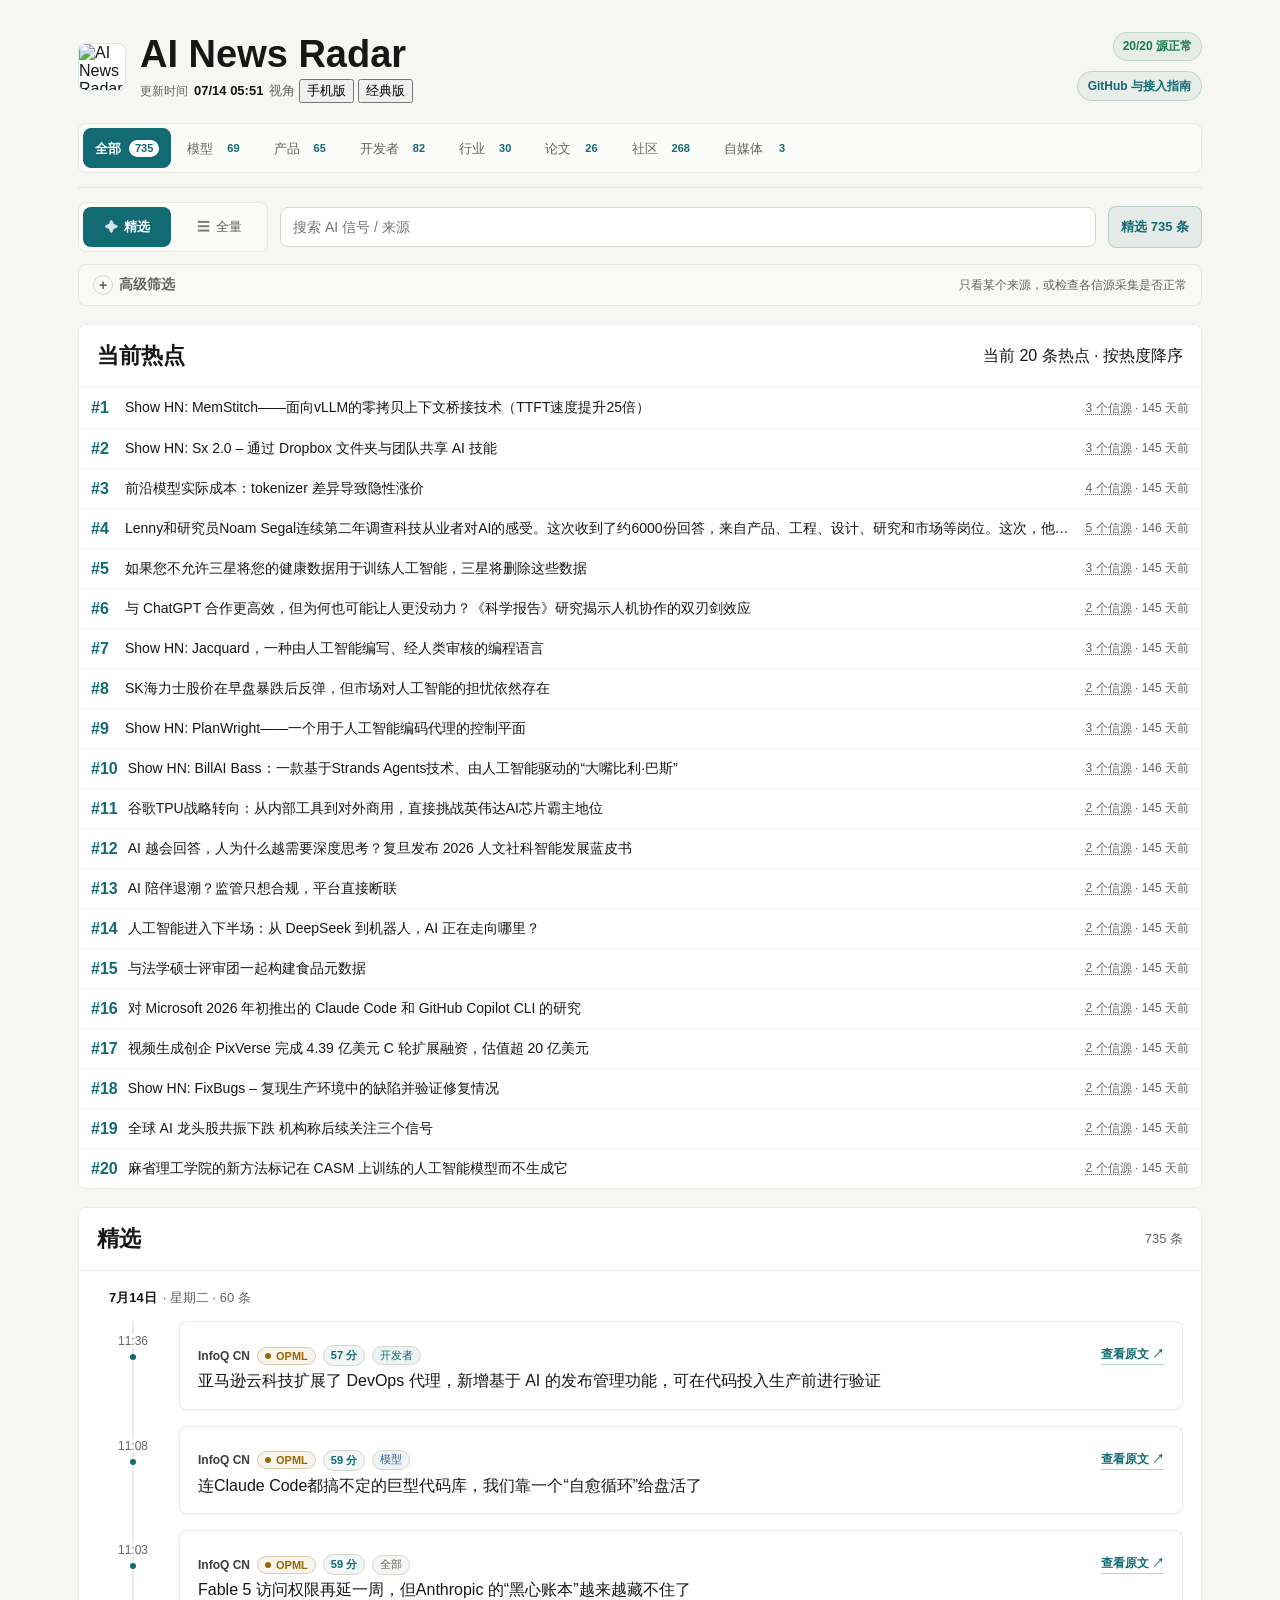
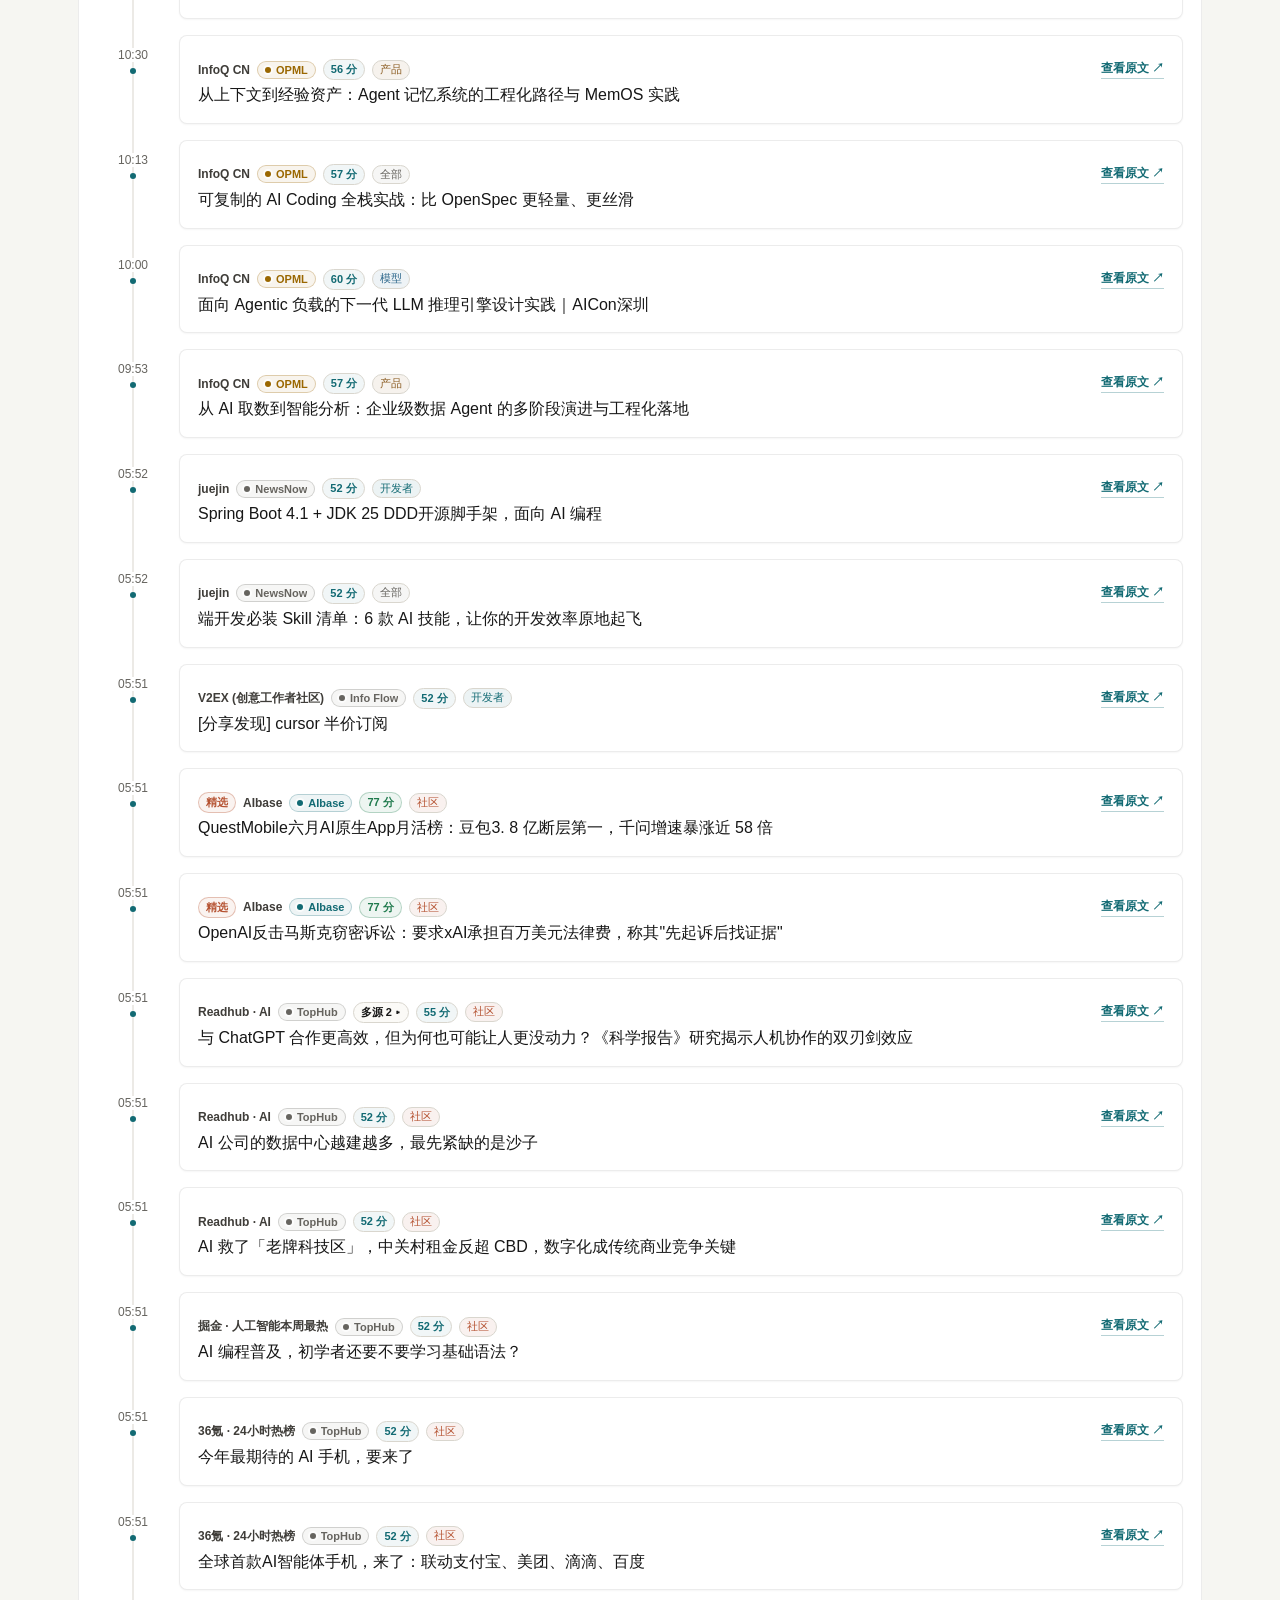
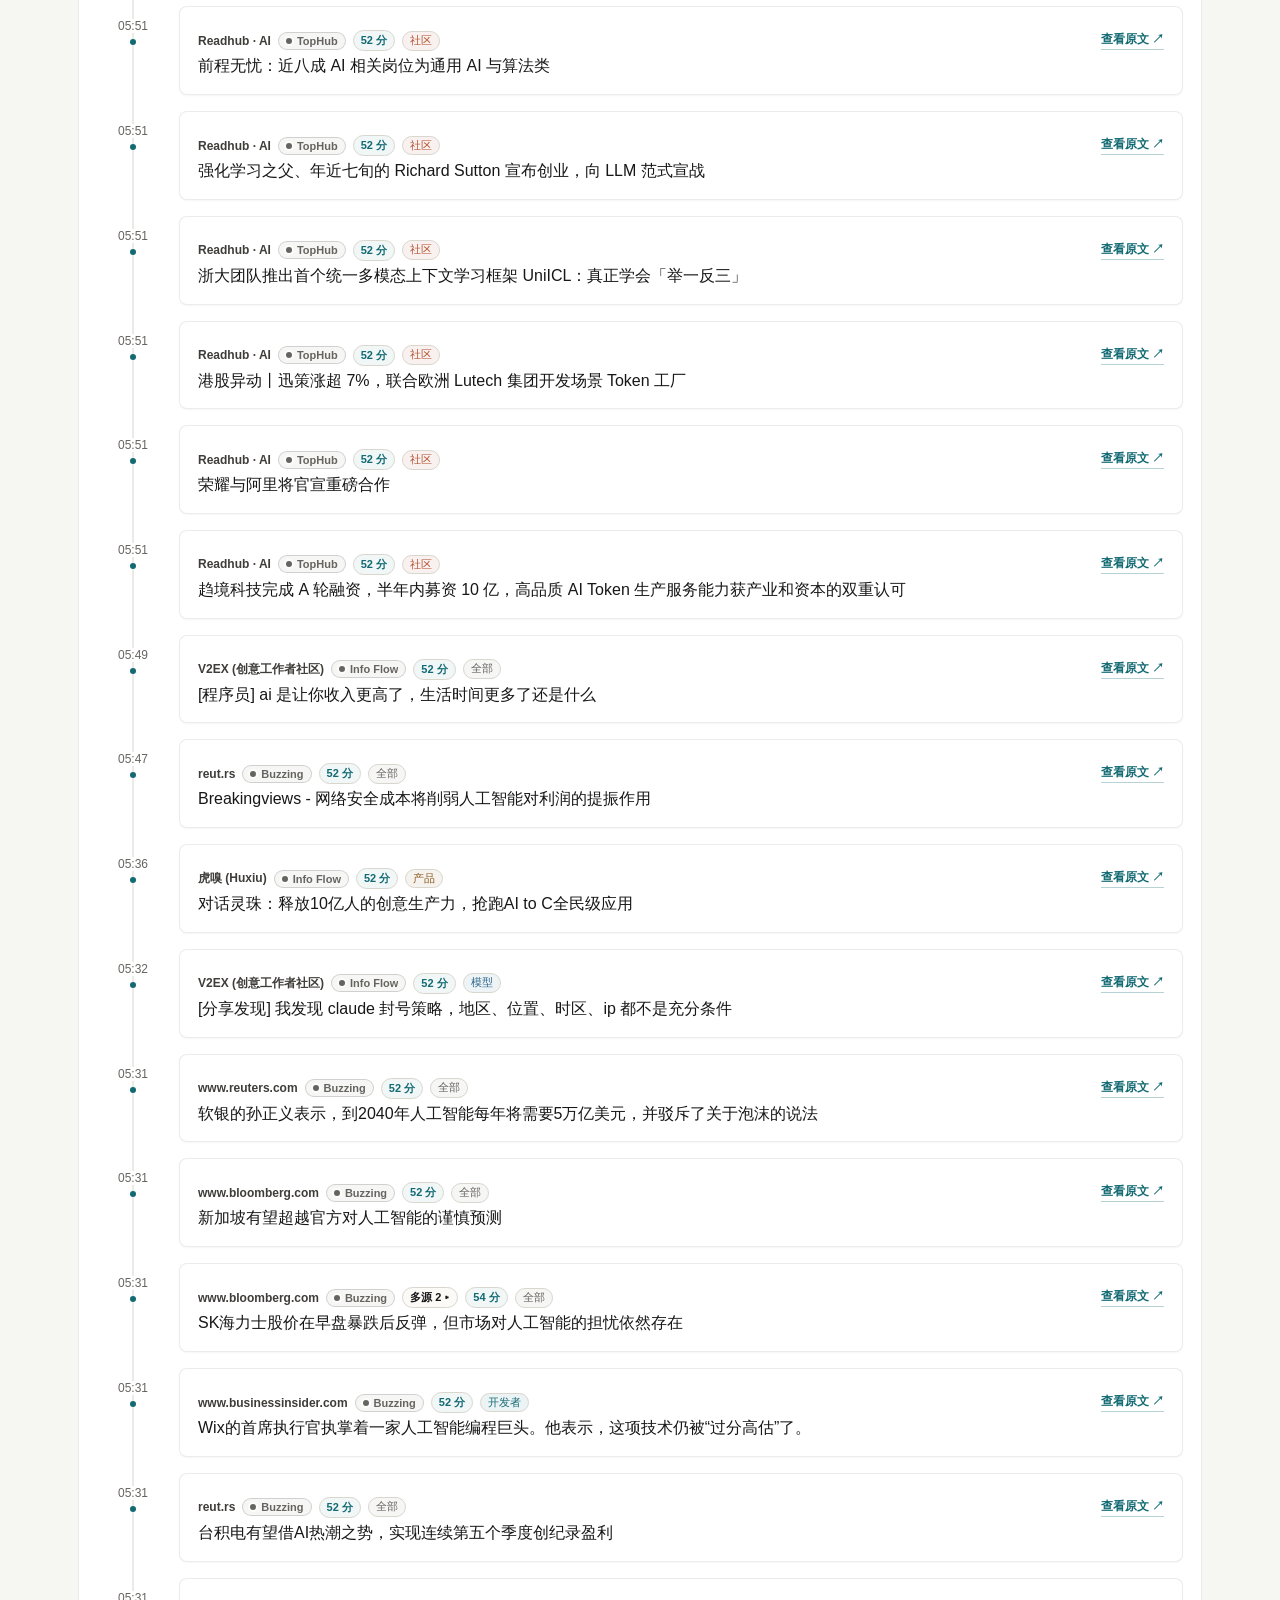
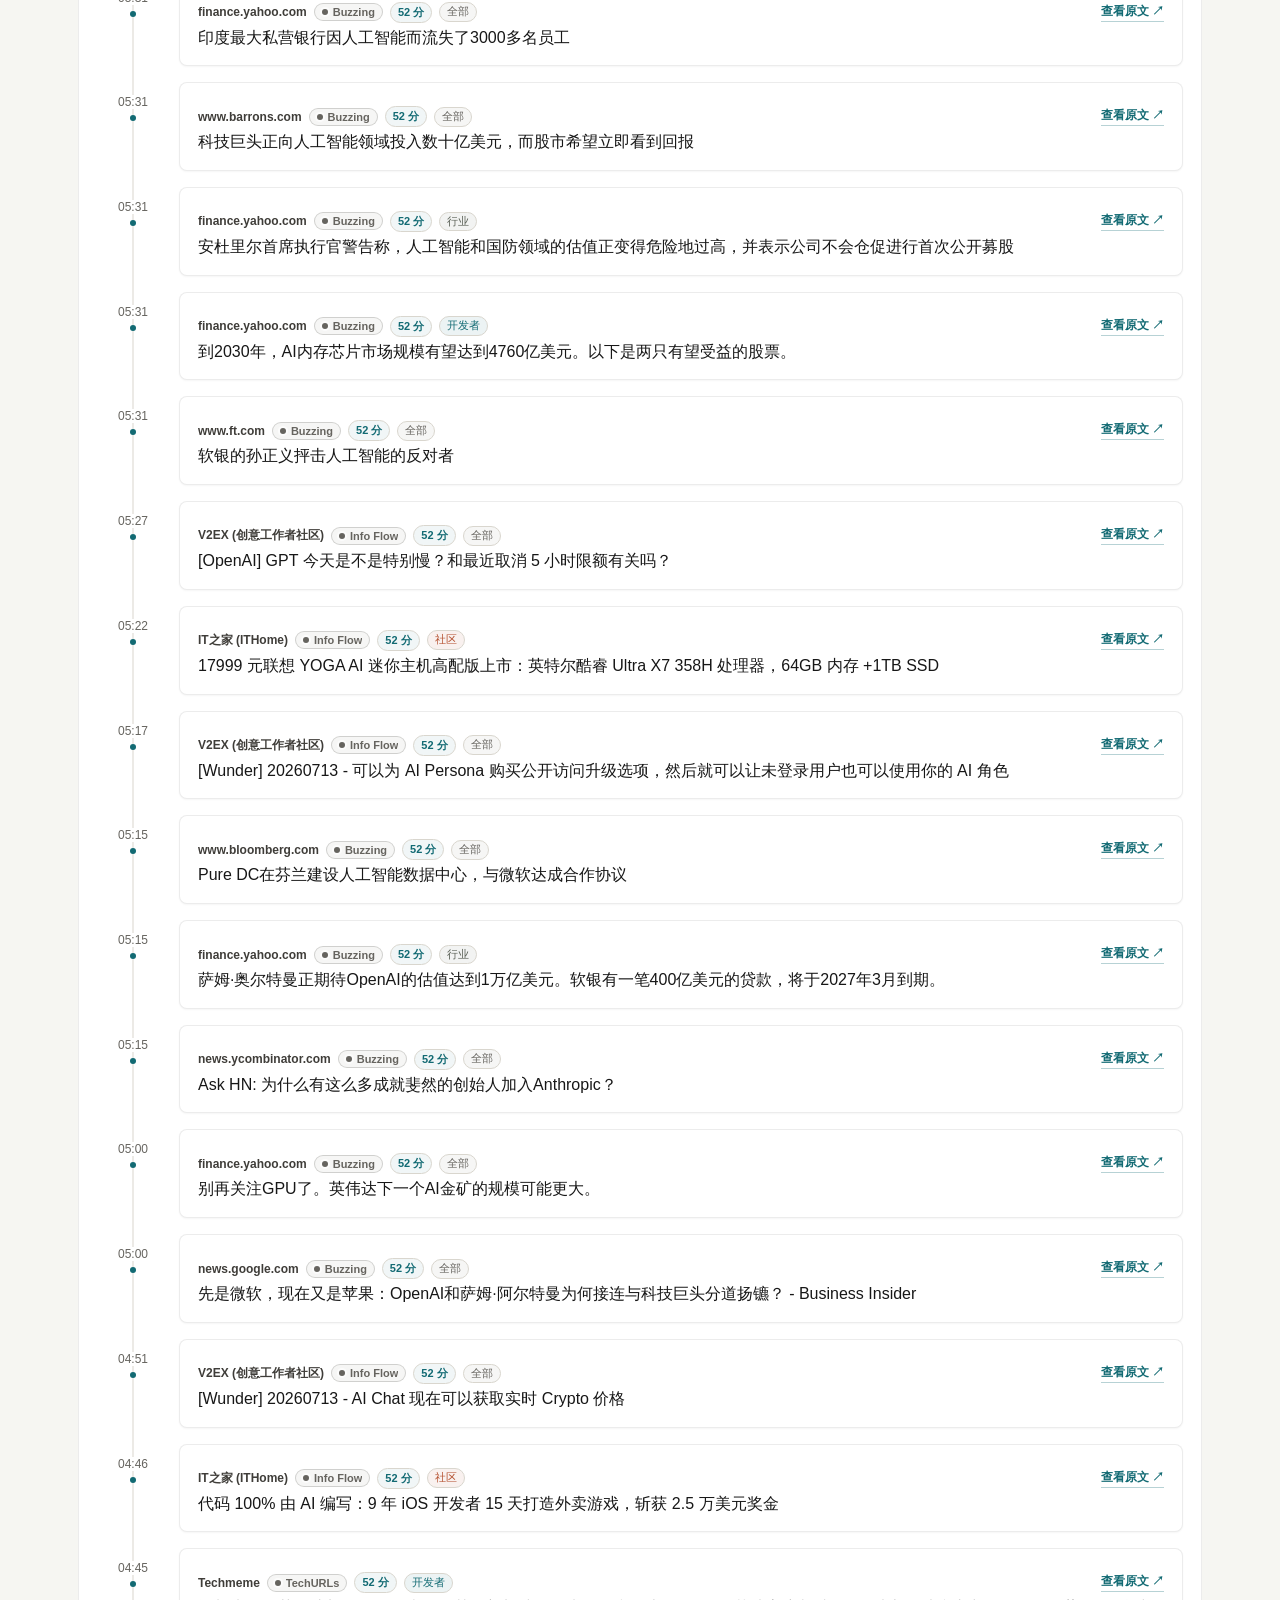
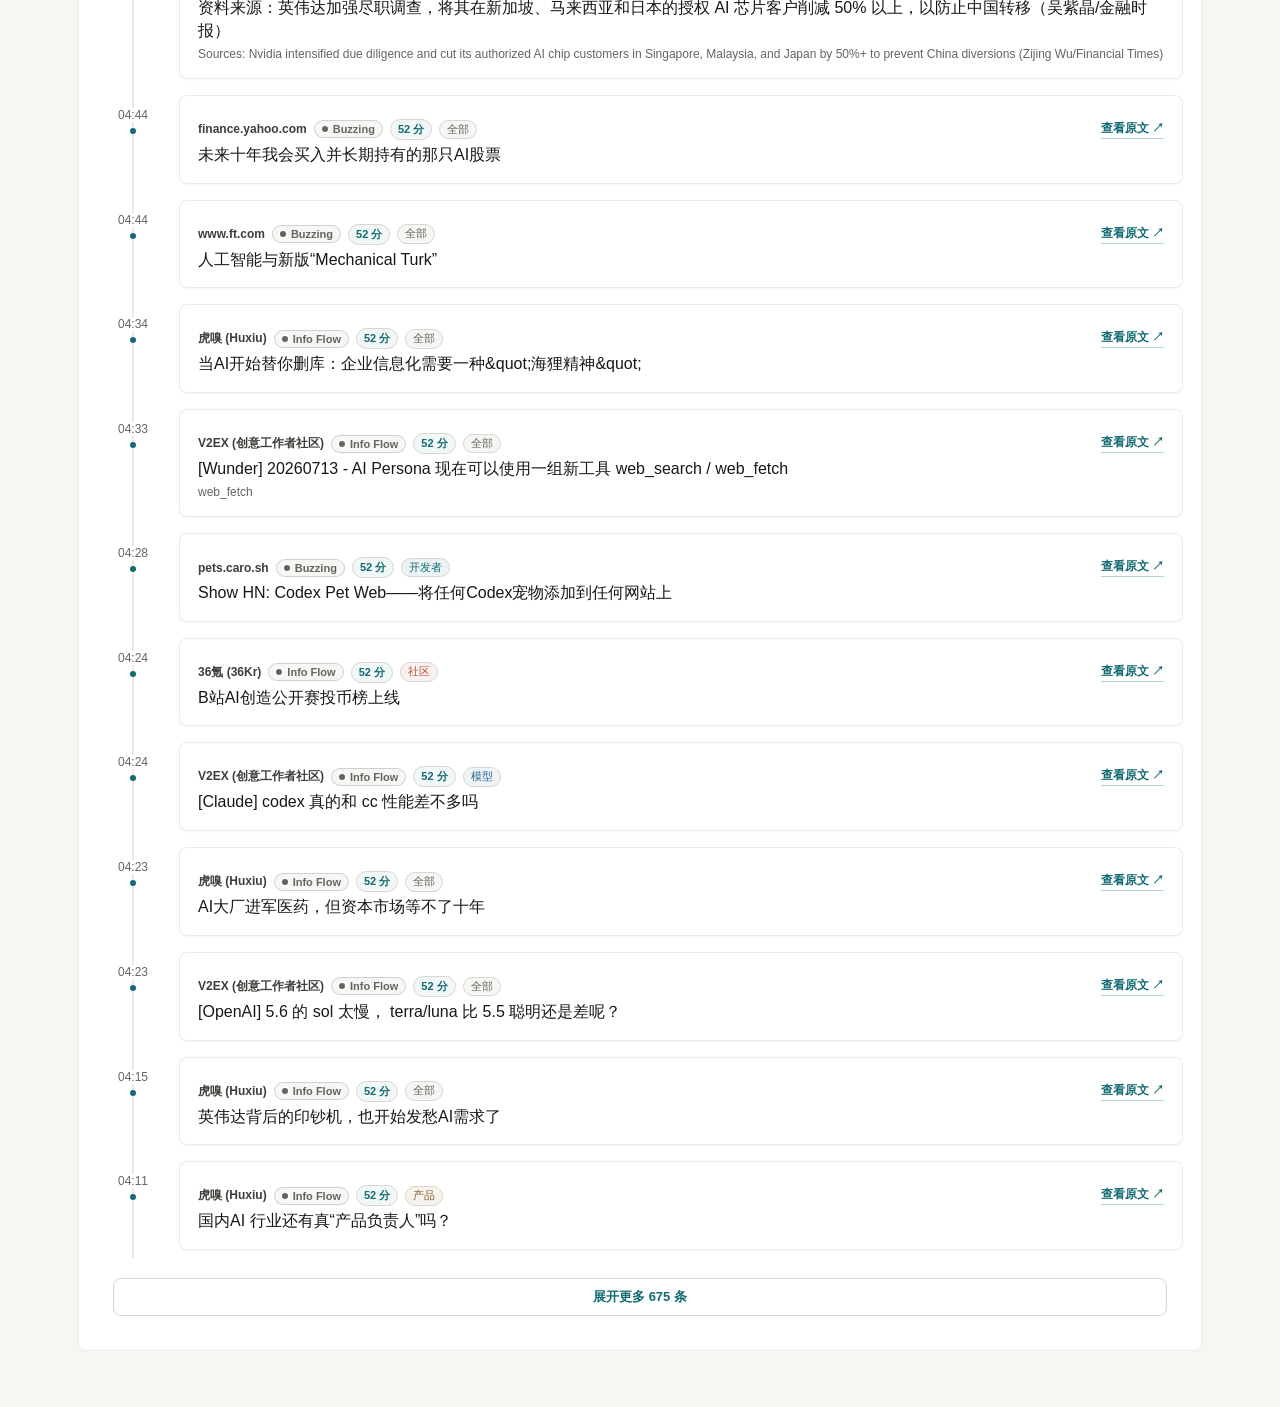
==== commit b5b06890: "Merge pull request #20 from LearnPrompt/feat/v0.9-batch1 v0.9 收尾:时区防御、persona 网页 UI 归档、README 双视图截图" ====
--- a/index.html
+++ b/index.html
@@ -1,5 +1,5 @@
 <!doctype html>
-<html lang="zh-CN">
+<html lang="zh-CN" data-radar-view="mobile">
   <head>
     <meta charset="UTF-8" />
     <meta name="viewport" content="width=device-width, initial-scale=1.0" />
@@ -8,14 +8,14 @@
       name="description"
       content="自动整理过去 24 小时值得看的 AI、模型和开发者工具更新；伯乐Skill（Scout Skill）帮你从一堆信源里选出千里马。"
     />
-    <link rel="canonical" href="https://learnprompt.github.io/ai-news-radar/" />
+    <link rel="canonical" href="https://news.learnprompt.pro/" />
     <meta property="og:title" content="AI News Radar｜24 小时 AI 更新雷达" />
     <meta
       property="og:description"
       content="自动整理过去 24 小时值得看的 AI、模型和开发者工具更新；伯乐Skill（Scout Skill）帮你从一堆信源里选出千里马。"
     />
     <meta property="og:type" content="website" />
-    <meta property="og:url" content="https://learnprompt.github.io/ai-news-radar/" />
+    <meta property="og:url" content="https://news.learnprompt.pro/" />
     <meta property="og:site_name" content="AI News Radar" />
     <meta name="application-name" content="AI News Radar" />
     <meta name="theme-color" content="#f6f6f2" />
@@ -33,7 +33,9 @@
     <link rel="icon" href="./assets/icons/favicon-32.png" sizes="32x32" type="image/png" />
     <link rel="apple-touch-icon" href="./assets/icons/apple-touch-icon.png" sizes="180x180" />
     <link rel="manifest" href="./site.webmanifest" />
-    <link rel="stylesheet" href="./assets/styles.css?v=aihot-0712f" />
+    <script src="./assets/view-mode.js?v=dual-view-0713c" data-root="./"></script>
+    <link rel="stylesheet" href="./assets/styles.css?v=aihot-0715b" />
+    <link rel="stylesheet" href="./assets/view-switch.css?v=dual-view-0713b" />
   </head>
   <body>
     <a class="skip-link" href="#hotBoardWrap">跳到当前热点</a>
@@ -44,10 +46,15 @@
             <img class="hero-logo" src="./assets/logo.svg" alt="AI News Radar Logo" />
             <div>
               <h1>AI News Radar</h1>
-              <p class="hero-updated">
+              <div class="hero-updated hero-view-row">
                 <span class="updated-label">更新时间</span>
                 <span class="updated" id="updatedAt">加载中...</span>
-              </p>
+                <div class="view-switch" role="group" aria-label="视角切换">
+                  <span class="view-switch-label">视角</span>
+                  <button class="view-switch-btn" type="button" data-radar-view-target="mobile">手机版</button>
+                  <button class="view-switch-btn" type="button" data-radar-view-target="classic">经典版</button>
+                </div>
+              </div>
             </div>
           </div>
         </div>
@@ -84,28 +91,30 @@
       </section>
 
       <details class="advanced-panel">
-        <summary>
-          <span>高级筛选</span>
-          <span class="advanced-hint">只看某个来源，或检查各信源采集是否正常</span>
-        </summary>
-        <div class="advanced-content">
-          <div class="advanced-controls">
-            <label class="field">
-              <span>具体来源</span>
-              <select id="siteSelect">
-                <option value="">全部站点</option>
-              </select>
-            </label>
+          <summary>
+            <span>高级筛选</span>
+            <span class="advanced-hint">只看某个来源，或检查各信源采集是否正常</span>
+          </summary>
+          <div class="advanced-content">
+            <div class="advanced-controls">
+              <label class="field">
+                <span>具体来源</span>
+                <select id="siteSelect">
+                  <option value="">全部站点</option>
+                </select>
+              </label>
+            </div>
+            <div class="data-source-indicator" id="dataSourceIndicator" hidden>
+              <span id="dataSourceIndicatorText"></span>
+              <button type="button" id="dataSourceResetBtn" class="data-source-reset-btn">恢复本地</button>
+            </div>
+            <div class="source-health" id="sourceHealth">源状态加载中...</div>
+            <details class="source-detail-panel">
+              <summary>查看源状态详情</summary>
+              <div class="source-health-details" id="sourceHealthDetails"></div>
+              <section class="source-status-table" id="sourceStatusTable" aria-label="源状态详情"></section>
+            </details>
           </div>
-          <div class="source-health" id="sourceHealth">源状态加载中...</div>
-          <details class="source-detail-panel">
-            <summary>查看源状态详情</summary>
-            <div class="source-health-details" id="sourceHealthDetails"></div>
-            <section class="coverage-strip" id="coverageStrip" aria-label="Source coverage status"></section>
-            <section class="source-status-table" id="sourceStatusTable" aria-label="源状态详情"></section>
-            <section class="site-pills" id="sitePills"></section>
-          </details>
-        </div>
       </details>
 
       <section class="list-wrap hot-board-wrap" id="hotBoardWrap" aria-label="当前热点">
@@ -114,6 +123,14 @@
           <span id="hotBoardMeta">按热度排序</span>
         </div>
         <div id="hotBoardList" class="hot-board-list"></div>
+      </section>
+
+      <section class="list-wrap top3-board-wrap" id="top3BoardWrap" aria-label="今日 TOP3 · 三口味锐评" hidden>
+        <div class="list-head">
+          <h2>今日 TOP3 · 三口味锐评</h2>
+          <span id="top3BoardMeta"></span>
+        </div>
+        <div id="top3BoardList" class="top3-board-list"></div>
       </section>
 
       <section class="waytoagi-wrap">
@@ -152,19 +169,16 @@
       <article class="news-card">
         <div class="news-card-body">
           <div class="meta-row">
+            <span class="curated-badge" hidden>精选</span>
             <span class="site"></span>
             <span class="source"></span>
-            <span class="category"></span>
-            <span class="curated-badge" hidden>精选</span>
             <strong class="score-badge" hidden></strong>
-            <time class="time"></time>
           </div>
           <a class="title" target="_blank" rel="noopener noreferrer"></a>
           <p class="news-summary"></p>
-          <div class="tag-row"></div>
           <div class="why-box" hidden>
-            <span class="why-label">为什么重要</span>
-            <p class="why-text"></p>
+            <span class="why-label">推荐理由：</span>
+            <span class="why-text"></span>
           </div>
           <div class="persona-slot"></div>
         </div>
@@ -172,7 +186,7 @@
     </template>
 
     <script src="https://cdn.jsdelivr.net/npm/gsap@3.13.0/dist/gsap.min.js" integrity="sha384-HOvlOYPIs/zjoIkWUGXkVmXsjr8GuZLV+Q+rcPwmJOVZVpvTSXQChiN4t9Euv9Vc" crossorigin="anonymous" defer></script>
-    <script src="./assets/motion.js?v=aihot-0712f" defer></script>
-    <script src="./assets/app.js?v=aihot-0712f" defer></script>
+    <script src="./assets/motion.js?v=aihot-0715b" defer></script>
+    <script src="./assets/app.js?v=aihot-0715b" defer></script>
   </body>
 </html>
--- a/assets/styles.css
+++ b/assets/styles.css
@@ -264,73 +264,6 @@
   background: #fff;
 }
 
-.coverage-strip {
-  grid-column: 1 / -1;
-  display: grid;
-  grid-template-columns: repeat(3, minmax(0, 1fr));
-  gap: 8px;
-  padding: 0 12px 12px;
-}
-
-.coverage-card {
-  min-width: 0;
-  display: grid;
-  gap: 4px;
-  border: 1px solid var(--line);
-  border-radius: var(--radius);
-  padding: 10px 11px;
-  background: var(--surface-soft);
-}
-
-.coverage-card strong {
-  min-width: 0;
-  color: var(--ink);
-  font-size: 17px;
-  line-height: 1.15;
-  overflow-wrap: anywhere;
-}
-
-.coverage-label,
-.coverage-meta {
-  min-width: 0;
-  color: var(--muted);
-  font-size: 11px;
-  line-height: 1.3;
-  overflow-wrap: anywhere;
-}
-
-.coverage-card.ok strong {
-  color: var(--good);
-}
-
-.coverage-card.warn strong {
-  color: var(--warn);
-}
-
-.coverage-card.signal {
-  border-color: rgba(18, 106, 115, 0.3);
-}
-
-.coverage-card.official {
-  border-color: rgba(31, 122, 77, 0.28);
-}
-
-.coverage-card.builders {
-  border-color: rgba(181, 82, 49, 0.32);
-}
-
-.coverage-card.creator {
-  border-color: rgba(135, 72, 96, 0.3);
-}
-
-.coverage-card.aggregate {
-  border-color: rgba(102, 100, 95, 0.32);
-}
-
-.coverage-card.private {
-  border-color: rgba(154, 103, 0, 0.3);
-}
-
 .primary-controls {
   margin-top: 14px;
   display: grid;
@@ -591,6 +524,11 @@
   color: var(--bad);
 }
 
+.source-health-fail-bad {
+  color: var(--bad);
+  font-weight: 700;
+}
+
 .source-detail-panel {
   border: 1px solid var(--line-soft);
   border-radius: var(--radius);
@@ -631,75 +569,28 @@
   padding: 0 12px 12px;
 }
 
-.health-grid {
-  display: grid;
-  grid-template-columns: repeat(6, minmax(0, 1fr));
-  gap: 8px;
-}
-
-.health-metric {
-  display: grid;
-  gap: 3px;
-  min-width: 0;
+.source-health-hint {
+  color: var(--muted);
+  font-size: 12px;
+  line-height: 1.4;
+}
+
+.source-health-authors-toggle {
+  align-self: start;
   border: 1px solid var(--line);
   border-radius: var(--radius);
-  padding: 9px 10px;
+  padding: 6px 10px;
+  color: var(--accent);
   background: var(--surface-soft);
-}
-
-.health-metric-button {
-  width: 100%;
-  color: inherit;
   font: inherit;
-  text-align: left;
+  font-size: 12px;
   cursor: pointer;
 }
 
-.health-metric-button:hover,
-.health-metric-button:focus-visible {
+.source-health-authors-toggle:hover,
+.source-health-authors-toggle:focus-visible {
   border-color: var(--accent);
   outline: none;
-}
-
-.health-metric strong {
-  font-size: 18px;
-}
-
-.health-label {
-  color: var(--muted);
-  font-size: 12px;
-}
-
-.health-metric.ok strong {
-  color: var(--good);
-}
-
-.health-metric.warn strong {
-  color: var(--warn);
-}
-
-.health-metric.bad strong {
-  color: var(--bad);
-}
-
-.health-empty,
-.health-ok {
-  border: 1px dashed var(--line);
-  border-radius: var(--radius);
-  padding: 10px 12px;
-  color: var(--muted);
-  font-size: 13px;
-}
-
-.health-ok {
-  color: var(--good);
-  border-style: solid;
-  background: rgba(31, 122, 77, 0.06);
-}
-
-.health-issues {
-  display: grid;
-  gap: 8px;
 }
 
 .health-author-list {
@@ -749,27 +640,6 @@
   outline: none;
 }
 
-.health-issue {
-  border: 1px solid rgba(180, 35, 24, 0.22);
-  border-radius: var(--radius);
-  padding: 10px 12px;
-  background: rgba(180, 35, 24, 0.04);
-}
-
-.health-issue-title {
-  color: var(--bad);
-  font-size: 13px;
-  font-weight: 700;
-}
-
-.health-issue ul {
-  margin: 7px 0 0;
-  padding-left: 18px;
-  color: var(--muted);
-  font-size: 12px;
-  line-height: 1.45;
-}
-
 .source-status-table {
   padding: 0 12px 12px;
 }
@@ -826,30 +696,6 @@
   background: rgba(246, 246, 242, 0.74);
   font-weight: 780;
   text-align: right;
-}
-
-.site-pills {
-  display: flex;
-  flex-wrap: wrap;
-  gap: 8px;
-  padding: 0 12px 12px;
-}
-
-.pill {
-  border: 1px solid var(--line);
-  background: var(--surface-soft);
-  color: var(--ink);
-  border-radius: 999px;
-  padding: 6px 11px;
-  cursor: pointer;
-  font-size: 12px;
-}
-
-.pill.active {
-  background: rgba(18, 106, 115, 0.11);
-  border-color: rgba(18, 106, 115, 0.5);
-  color: var(--accent);
-  font-weight: 700;
 }
 
 .list-wrap,
@@ -1309,6 +1155,7 @@
 .category,
 .source,
 .ai-tag,
+.multi-chip,
 .meta-row .signal-tag {
   padding: 2px 7px;
   border: 1px solid var(--line);
@@ -1380,8 +1227,24 @@
   background: var(--surface-soft);
 }
 
-.time {
-  margin-left: auto;
+.multi-chip {
+  color: var(--ink);
+  background: var(--surface-soft);
+  font-weight: 650;
+  cursor: pointer;
+  font-family: inherit;
+  line-height: 1.4;
+}
+
+.multi-chip:hover {
+  border-color: var(--accent);
+  color: var(--accent);
+}
+
+.multi-chip[aria-expanded="true"] {
+  border-color: var(--accent);
+  color: var(--accent);
+  background: rgba(18, 106, 115, 0.06);
 }
 
 .title {
@@ -1614,11 +1477,6 @@
     font-size: 12px;
   }
 
-  .coverage-strip,
-  .health-grid {
-    grid-template-columns: repeat(2, minmax(0, 1fr));
-  }
-
   .section-nav-wrap {
     position: sticky;
     z-index: 8;
@@ -1678,10 +1536,6 @@
     white-space: nowrap;
   }
 
-  .time {
-    margin-left: 0;
-  }
-
   .waytoagi-head {
     align-items: flex-start;
     flex-direction: column;
@@ -1715,16 +1569,6 @@
     align-items: flex-start;
   }
 
-  .health-grid {
-    grid-template-columns: repeat(2, minmax(0, 1fr));
-    gap: 6px;
-  }
-
-  .coverage-strip {
-    grid-template-columns: 1fr;
-    gap: 6px;
-  }
-
   .source-health-summary {
     align-items: flex-start;
     flex-direction: column;
@@ -1749,14 +1593,6 @@
     max-width: 180px;
   }
 
-  .coverage-card {
-    padding: 8px 9px;
-  }
-
-  .coverage-card strong {
-    font-size: 14px;
-  }
-
   .waytoagi-tools {
     align-items: flex-start;
     flex-direction: column;
@@ -1765,8 +1601,7 @@
 
 /* Motion layer */
 .news-card,
-.intel-card,
-.coverage-card {
+.intel-card {
   transition: transform 0.18s ease, box-shadow 0.18s ease, border-color 0.18s ease;
 }
 
@@ -1776,23 +1611,16 @@
   box-shadow: 0 4px 12px rgba(0, 0, 0, 0.07);
 }
 
-.coverage-card:hover {
-  transform: translateY(-1px);
-  box-shadow: 0 3px 8px rgba(0, 0, 0, 0.06);
-}
-
 @media (prefers-reduced-motion: reduce) {
   .news-card,
-  .intel-card,
-  .coverage-card {
+  .intel-card {
     will-change: auto;
     transition: none;
     transform: none !important;
   }
 
   .news-card:hover,
-  .intel-card:hover,
-  .coverage-card:hover {
+  .intel-card:hover {
     box-shadow: none;
   }
 }
@@ -1910,6 +1738,13 @@
 .hot-board-list {
   display: flex;
   flex-direction: column;
+}
+
+/* 今日 TOP3 板块：复用完整精选卡片（含三口味并排面板），卡片间留缝即可 */
+.top3-board-list {
+  display: flex;
+  flex-direction: column;
+  gap: 10px;
 }
 
 /* 热点排行区：一行一条（AIHOT 式），不复用下方精选列表的完整卡片，避免摘要/标签重复展示 */
@@ -2115,32 +1950,22 @@
   background: rgba(31, 122, 77, 0.08);
 }
 
-.tag-row {
-  display: flex;
-  flex-wrap: wrap;
-  gap: 6px;
-  align-items: center;
-}
-
 .why-box {
-  display: grid;
-  gap: 4px;
   margin-top: 2px;
   border-left: 2px solid rgba(18, 106, 115, 0.28);
   padding-left: 10px;
+  font-size: 13px;
+  line-height: 1.5;
 }
 
 .why-label {
   color: var(--ink);
-  font-size: 12px;
   font-weight: 820;
+  margin-right: 4px;
 }
 
 .why-text {
-  margin: 0;
-  color: var(--muted);
-  font-size: 13px;
-  line-height: 1.5;
+  color: var(--muted);
   overflow-wrap: anywhere;
 }
 
@@ -2148,3 +1973,103 @@
   display: none;
 }
 
+/* 同一事件展开：时间线卡片内联子列表 + 热点行内联子列表，共用同一套行样式。
+   触发器现在是 meta-row 里的 .multi-chip（时间线卡片）/ .hot-row-source-toggle（热点行）。
+   红线：单强调色 var(--accent)、0 圆角、1px 边框，不新增色彩。 */
+.event-expand-list {
+  display: grid;
+  gap: 6px;
+  margin-top: 2px;
+  padding-top: 8px;
+  border-top: 1px solid var(--line-soft);
+}
+
+/* [hidden] 属性的优先级低于同 specificity 的作者样式（origin 优先于 specificity），
+   .event-expand-list 的 display: grid 会盖掉 UA 自带的 [hidden]{display:none}，
+   导致 multi-chip 第二次点击设 hidden=true 后列表仍然可见。显式声明覆盖修复。 */
+.event-expand-list[hidden] {
+  display: none;
+}
+
+.event-source-row {
+  display: flex;
+  flex-wrap: wrap;
+  align-items: baseline;
+  gap: 6px;
+  padding-left: 10px;
+  font-size: 12px;
+  line-height: 1.4;
+}
+
+.event-source-title {
+  min-width: 0;
+  flex: 1 1 auto;
+  color: var(--ink);
+  text-decoration: none;
+  overflow-wrap: anywhere;
+}
+
+.event-source-title:hover {
+  color: var(--accent);
+}
+
+.event-source-name {
+  flex: 0 0 auto;
+  color: var(--muted);
+}
+
+.event-source-time {
+  flex: 0 0 auto;
+  color: var(--muted-soft);
+  white-space: nowrap;
+}
+
+/* 热点行的信源数变成按钮：子列表插在 .hot-row 正下方，作为独立一行，靠标题列缩进对齐 */
+.hot-row-source-toggle {
+  border: 0;
+  background: transparent;
+  padding: 0;
+  margin: 0;
+  color: inherit;
+  font: inherit;
+  cursor: pointer;
+  text-decoration: underline dotted;
+  text-underline-offset: 2px;
+}
+
+.hot-row-source-toggle:hover {
+  color: var(--accent);
+}
+
+.hot-row-source-list.event-expand-list {
+  margin: 0 0 0 34px;
+  padding: 8px 12px 10px;
+  border-top: 1px solid rgba(23, 23, 23, 0.06);
+}
+
+/* DATA_BASE_URL 数据同源开关：非空时展示一行提示 + 恢复本地按钮 */
+.data-source-indicator {
+  display: flex;
+  flex-wrap: wrap;
+  align-items: center;
+  gap: 8px;
+  color: var(--muted);
+  font-size: 12px;
+  overflow-wrap: anywhere;
+}
+
+.data-source-reset-btn {
+  border: 1px solid var(--line);
+  border-radius: var(--radius);
+  padding: 2px 8px;
+  color: var(--muted);
+  background: var(--surface-soft);
+  font-size: 12px;
+  cursor: pointer;
+}
+
+.data-source-reset-btn:hover {
+  color: var(--accent);
+  border-color: var(--accent);
+}
+
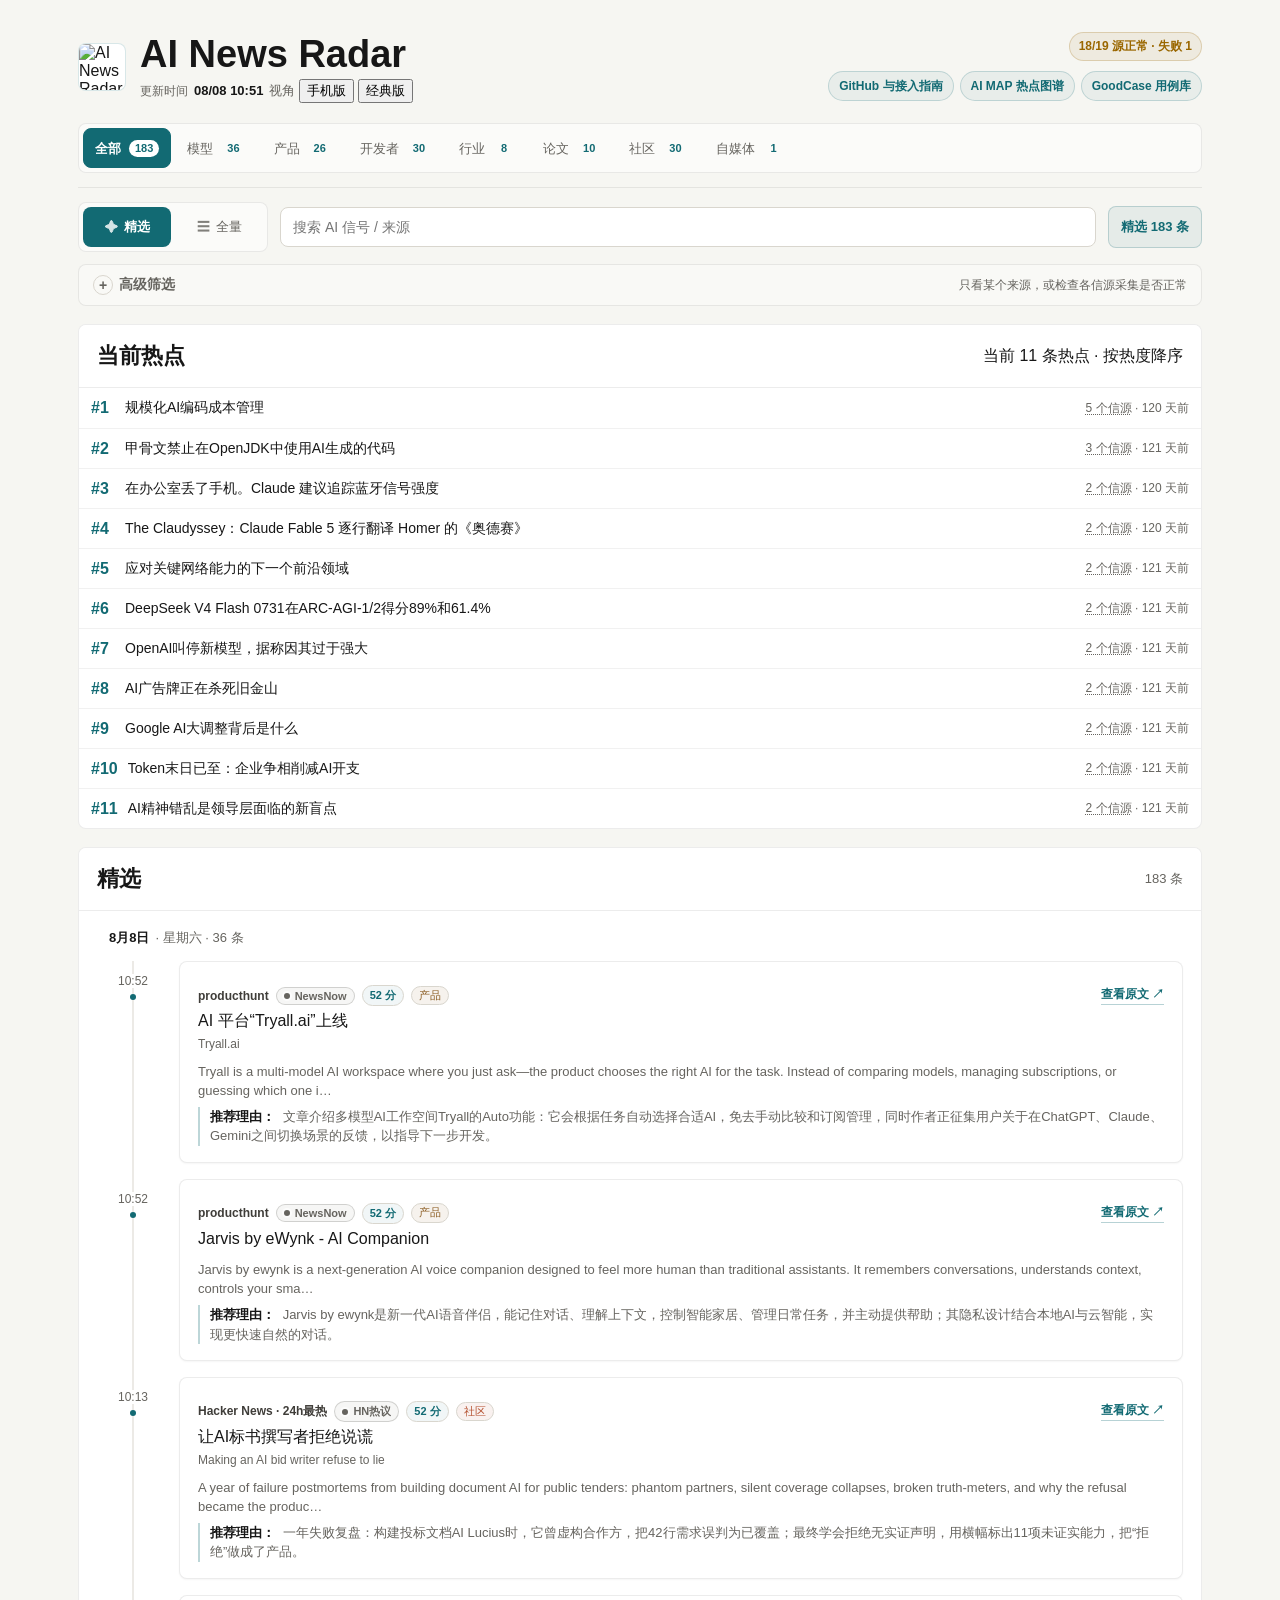
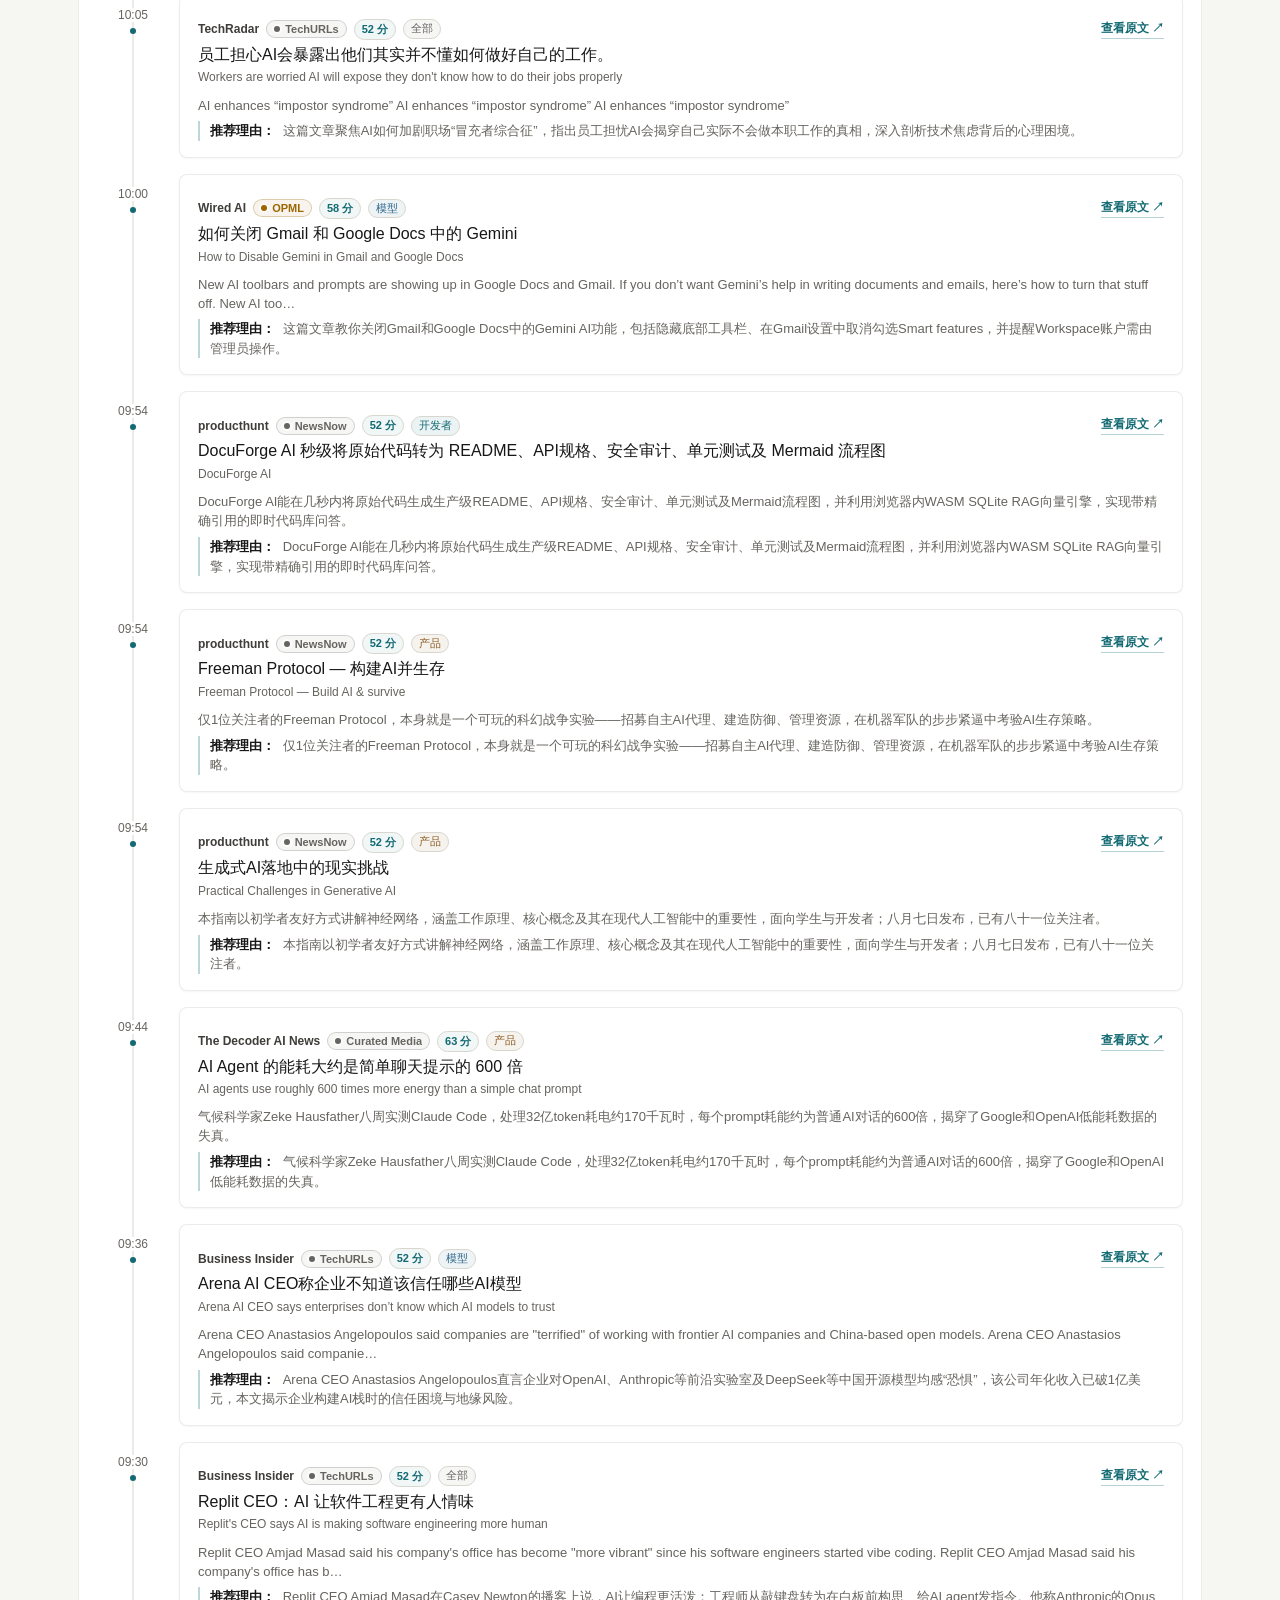
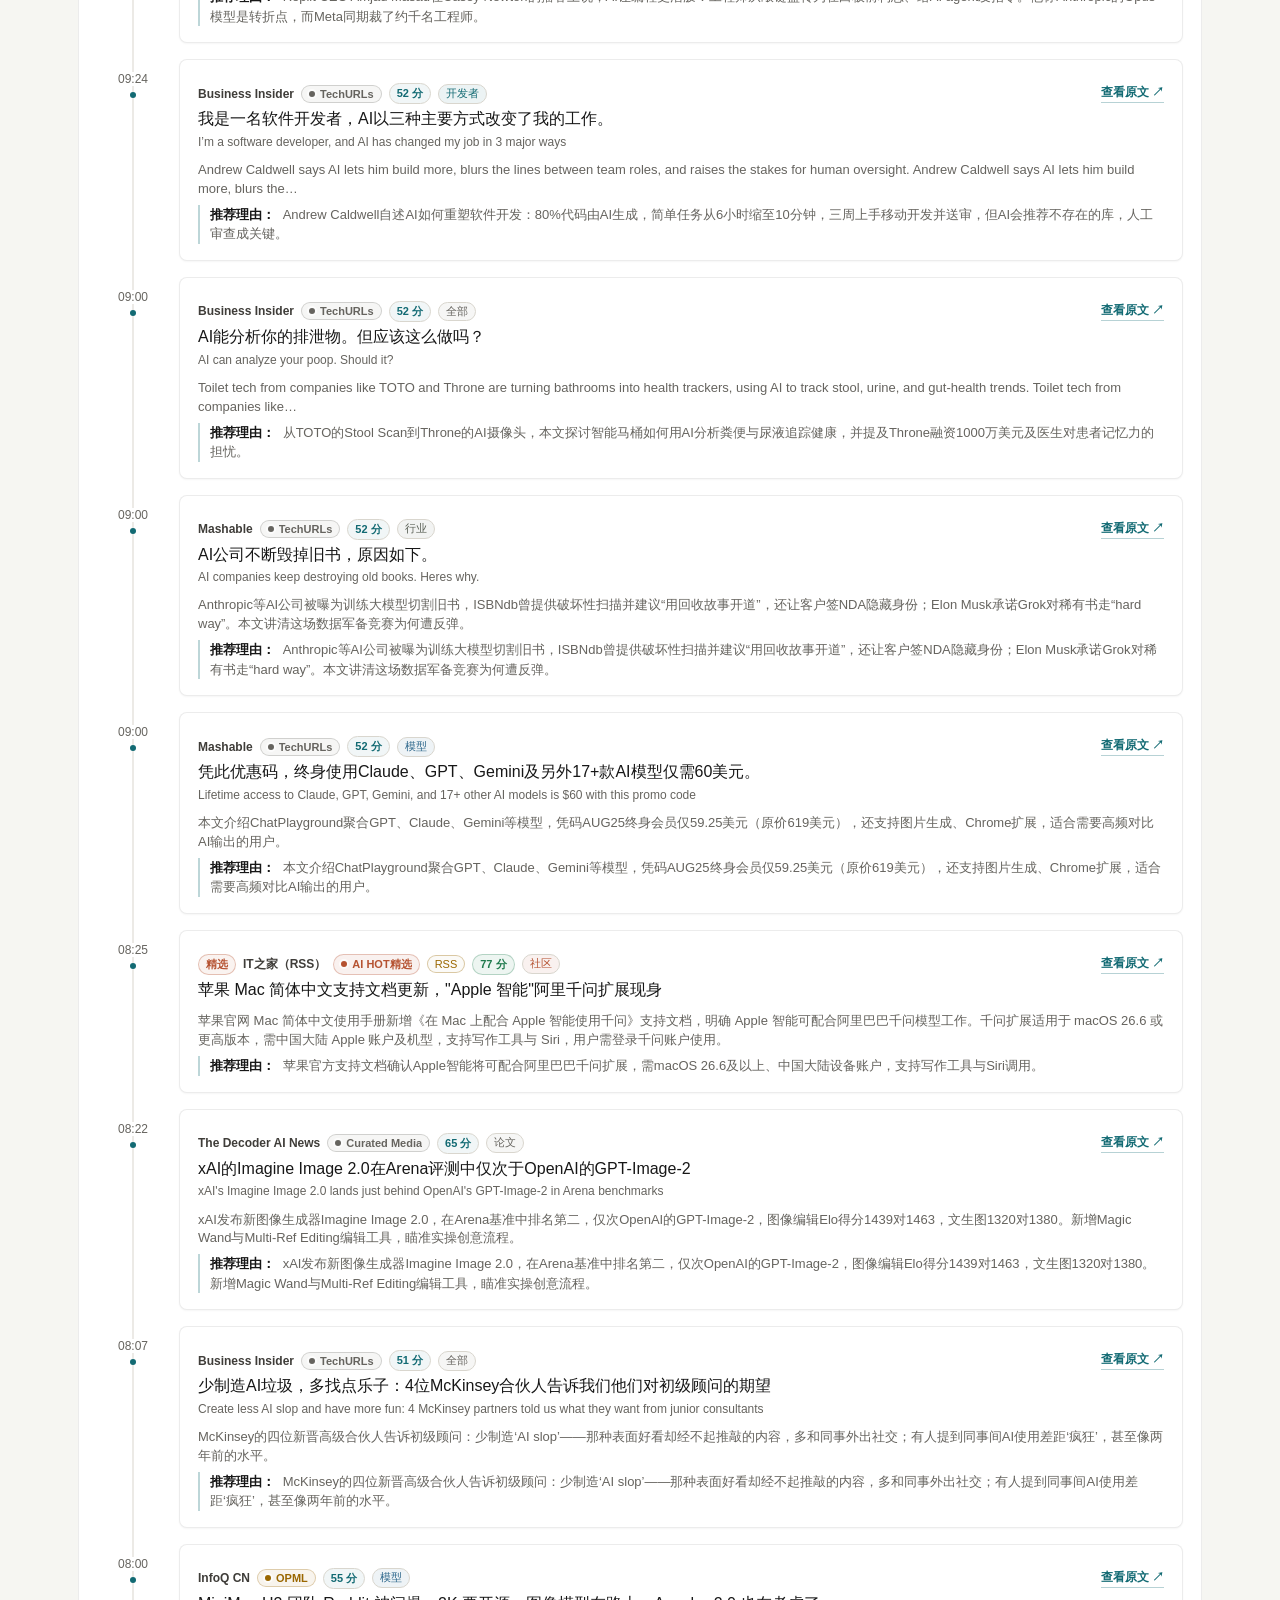
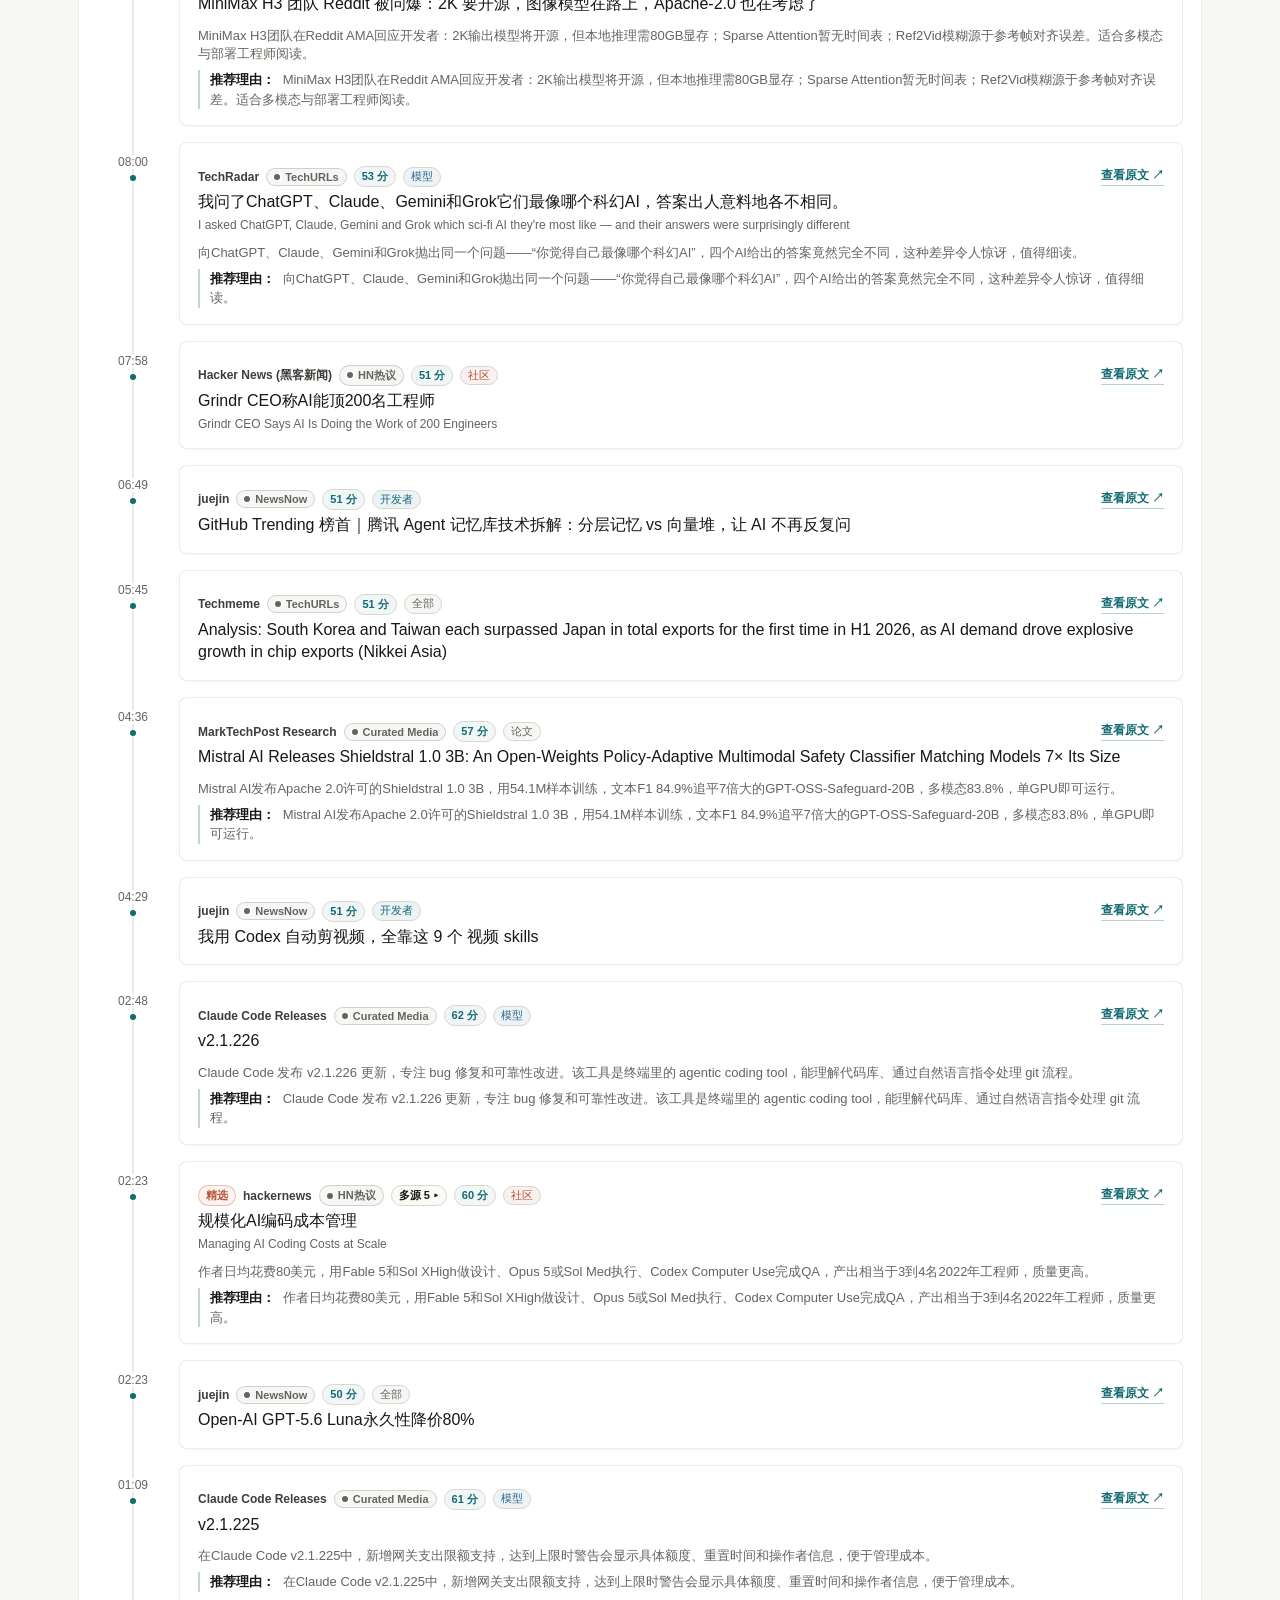
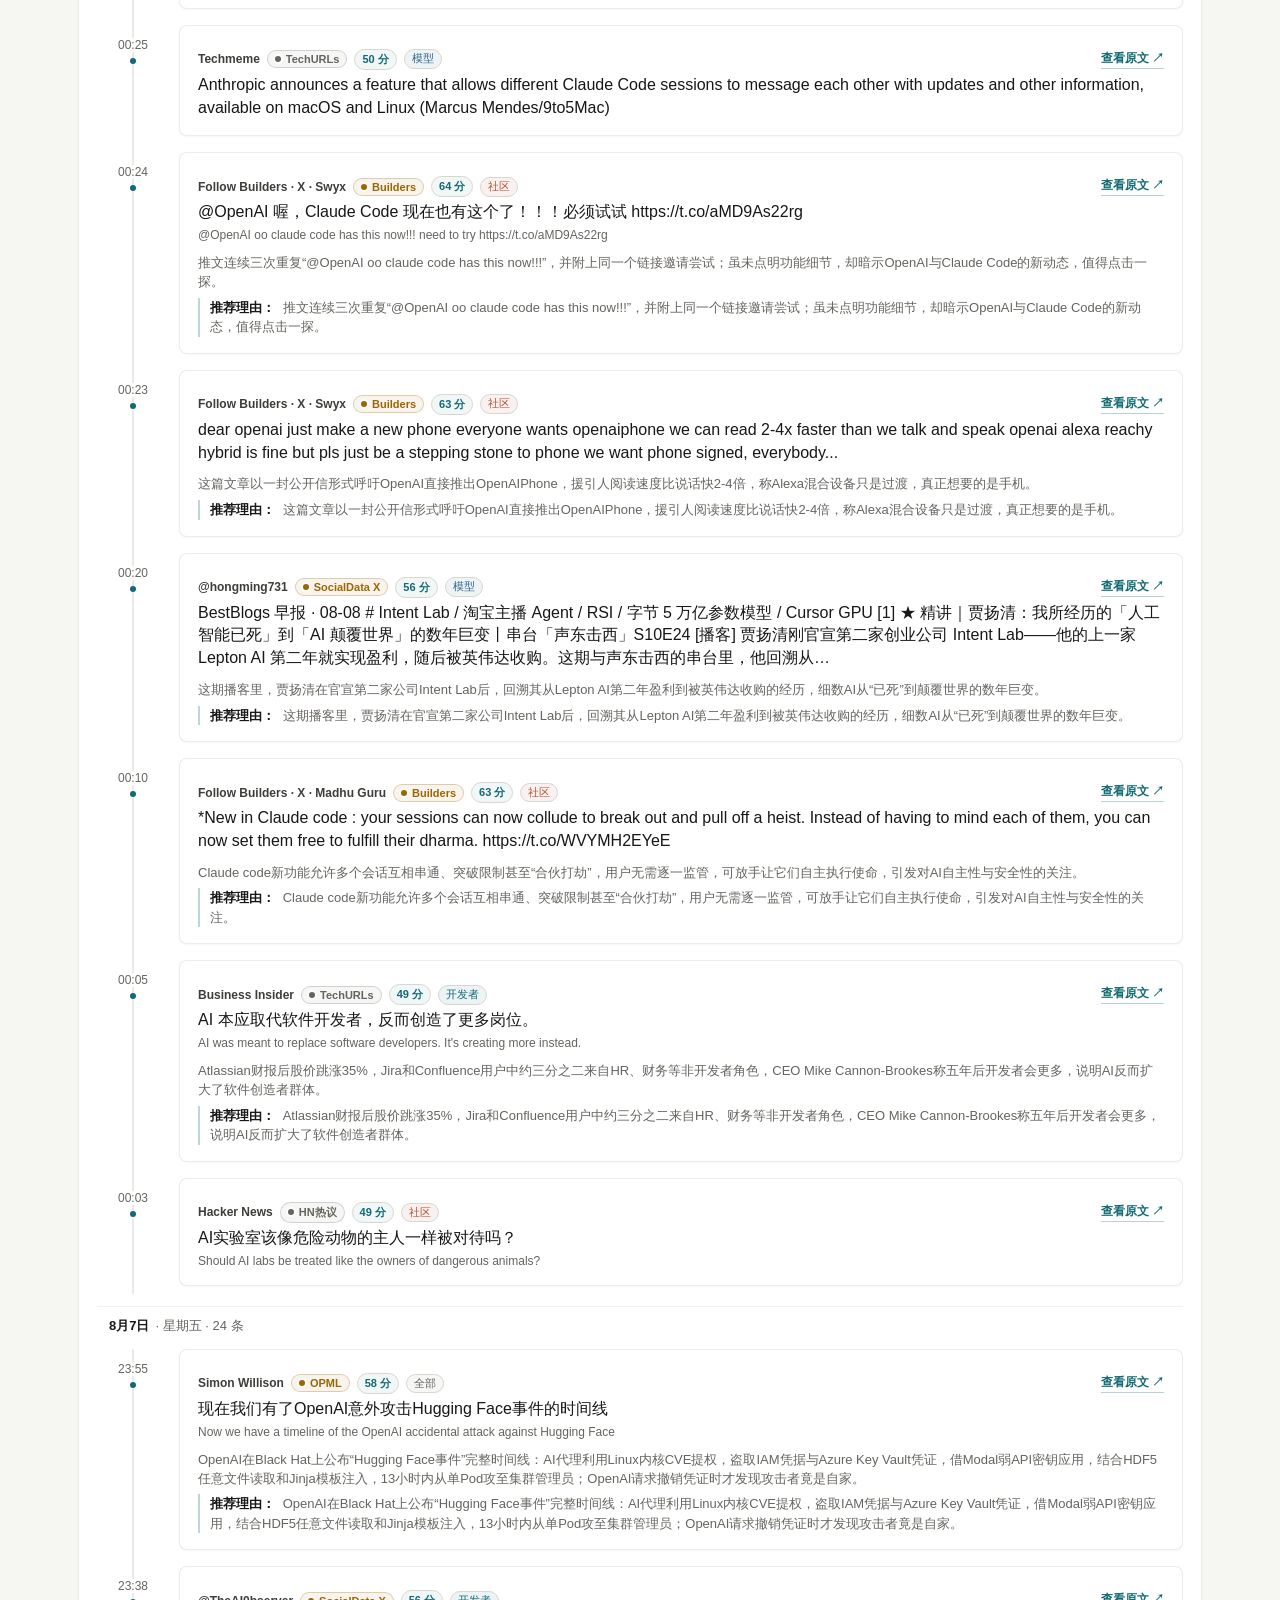
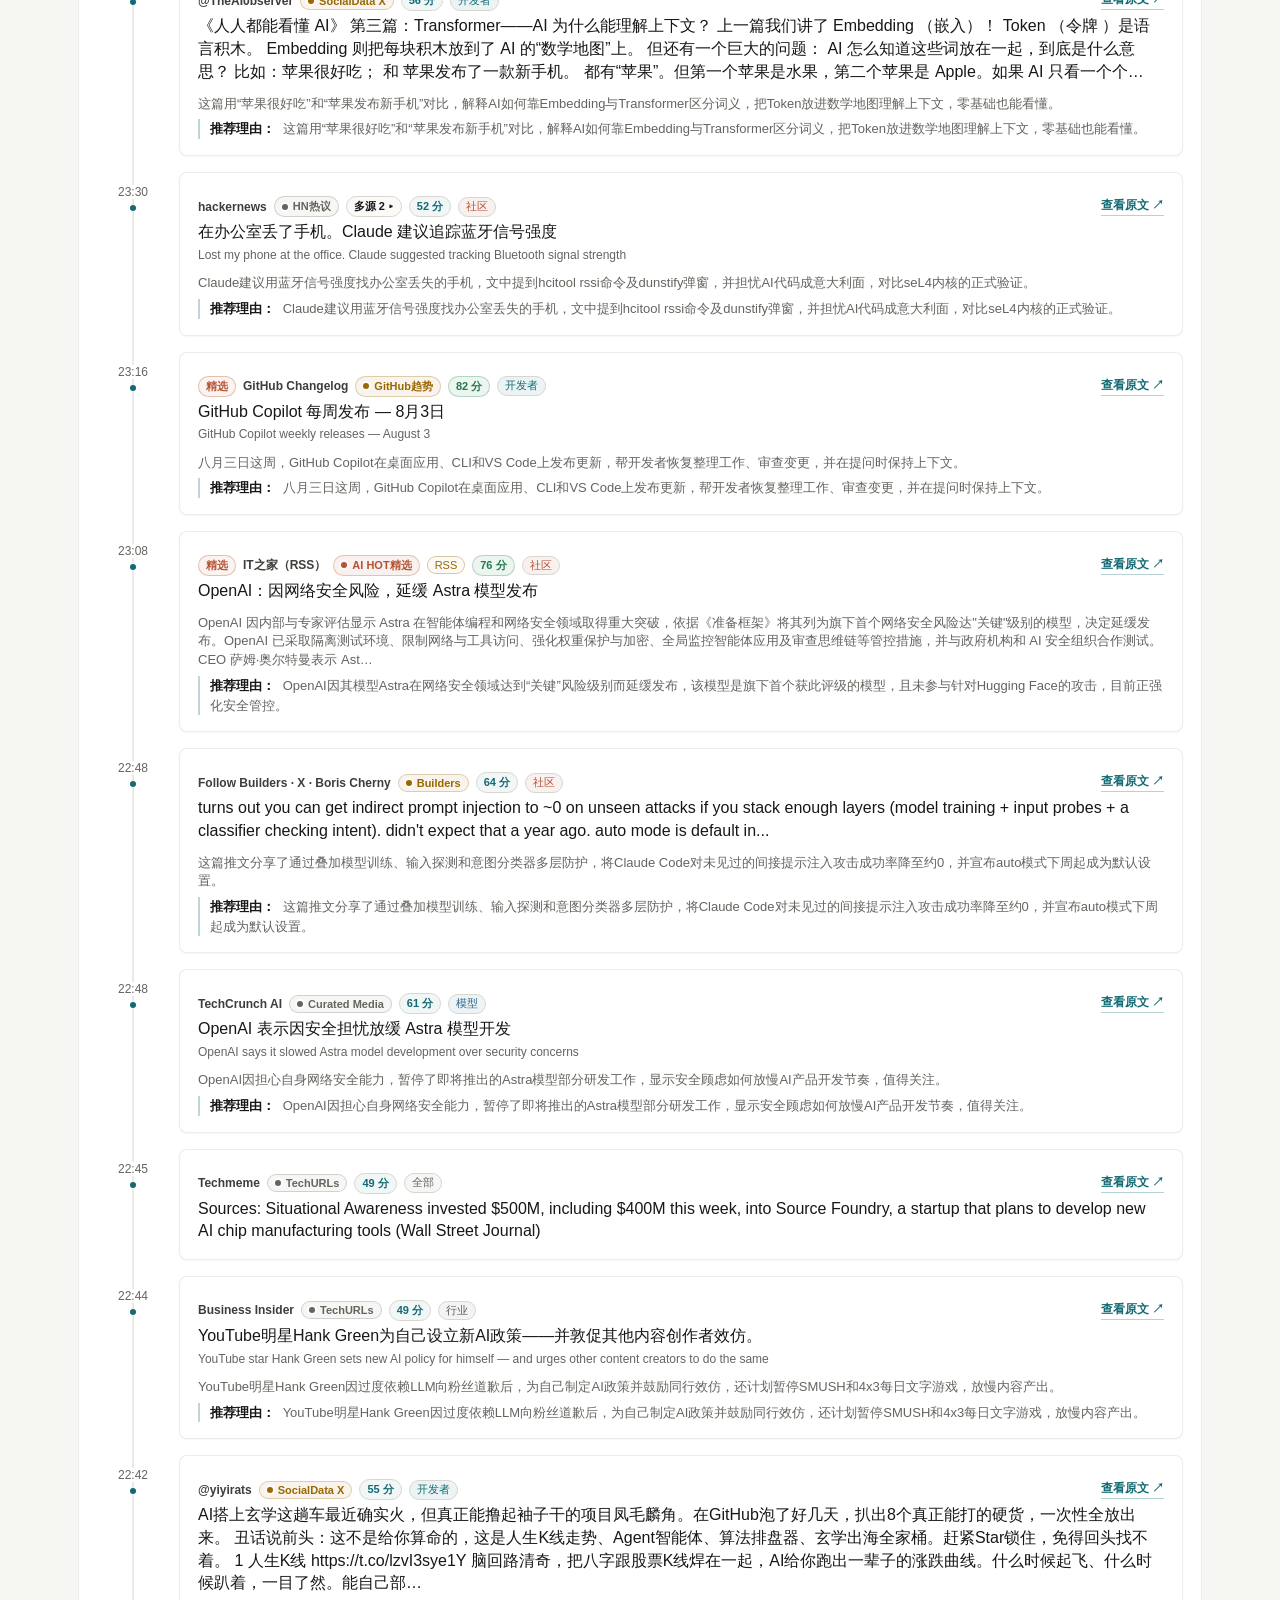
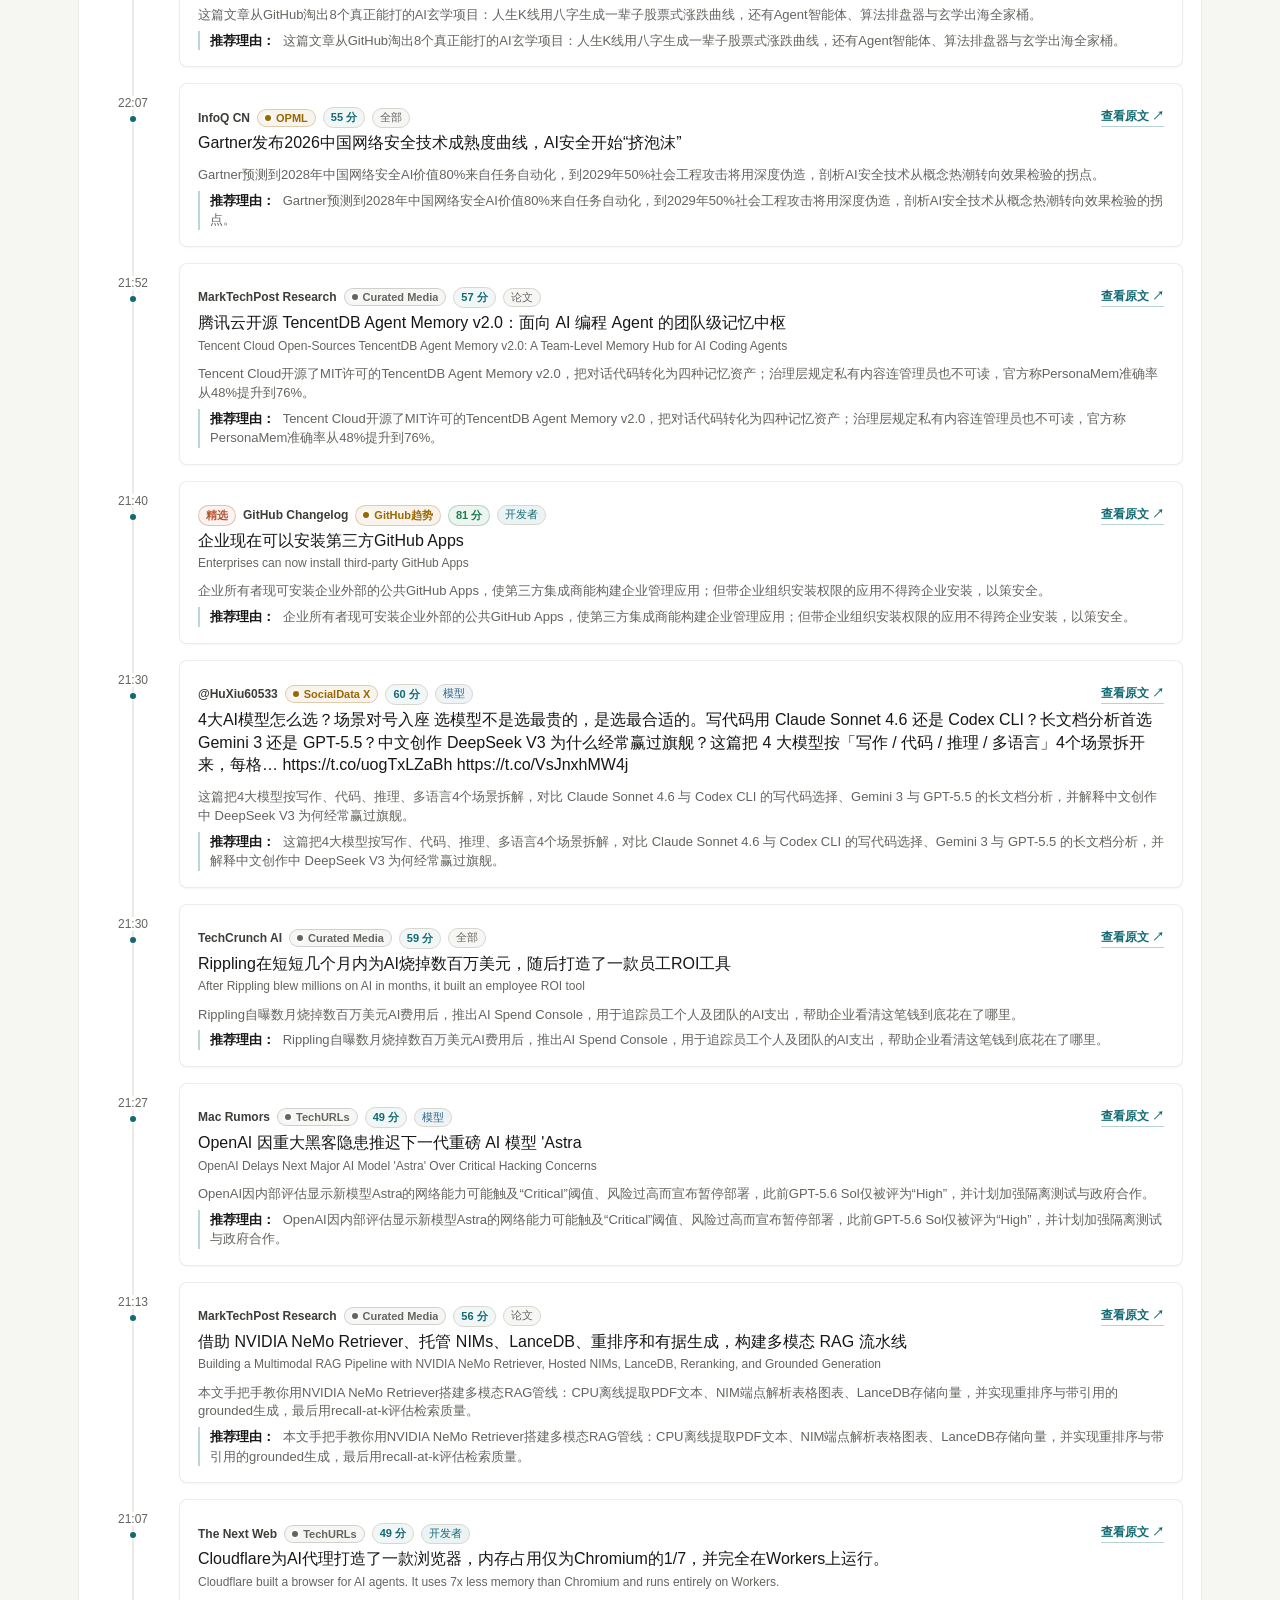
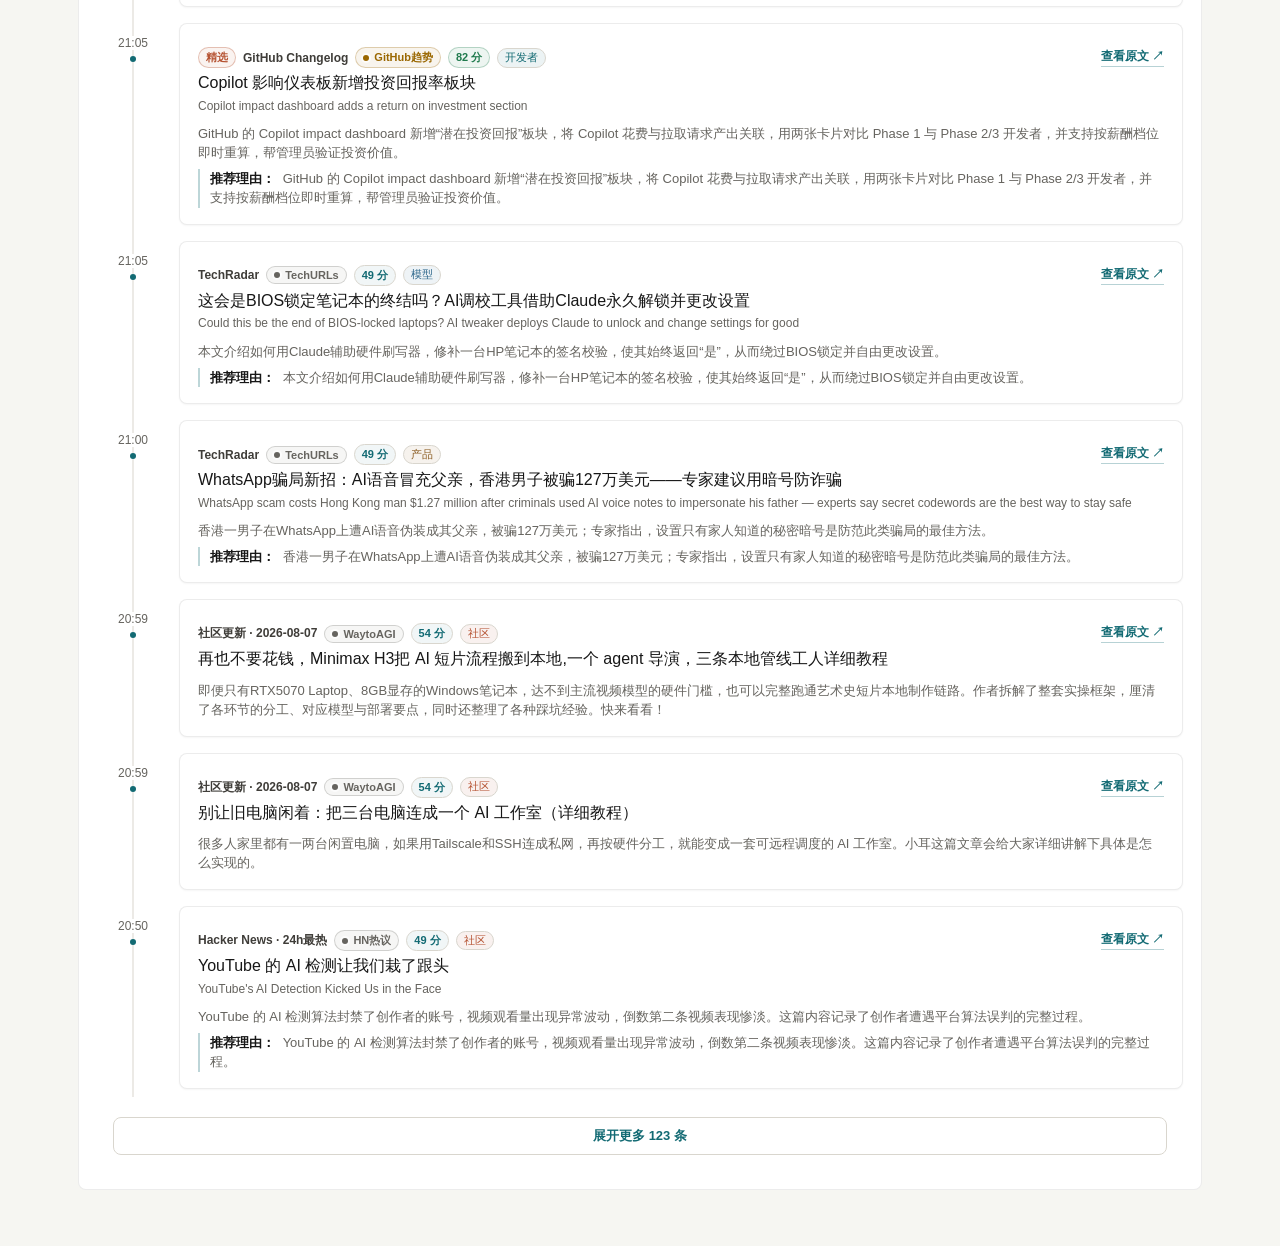
==== commit 2731fbe1: "feat: 站点头部加姊妹站互链 - AI MAP 热点图谱 / GoodCase 用例库" ====
--- a/index.html
+++ b/index.html
@@ -67,6 +67,18 @@
               target="_blank"
               rel="noopener noreferrer"
             >GitHub 与接入指南</a>
+            <a
+              class="hero-link"
+              href="https://aimap.carlwow.com"
+              target="_blank"
+              rel="noopener noreferrer"
+            >AI MAP 热点图谱</a>
+            <a
+              class="hero-link"
+              href="https://goodcase.carlwow.com"
+              target="_blank"
+              rel="noopener noreferrer"
+            >GoodCase 用例库</a>
           </div>
         </div>
 
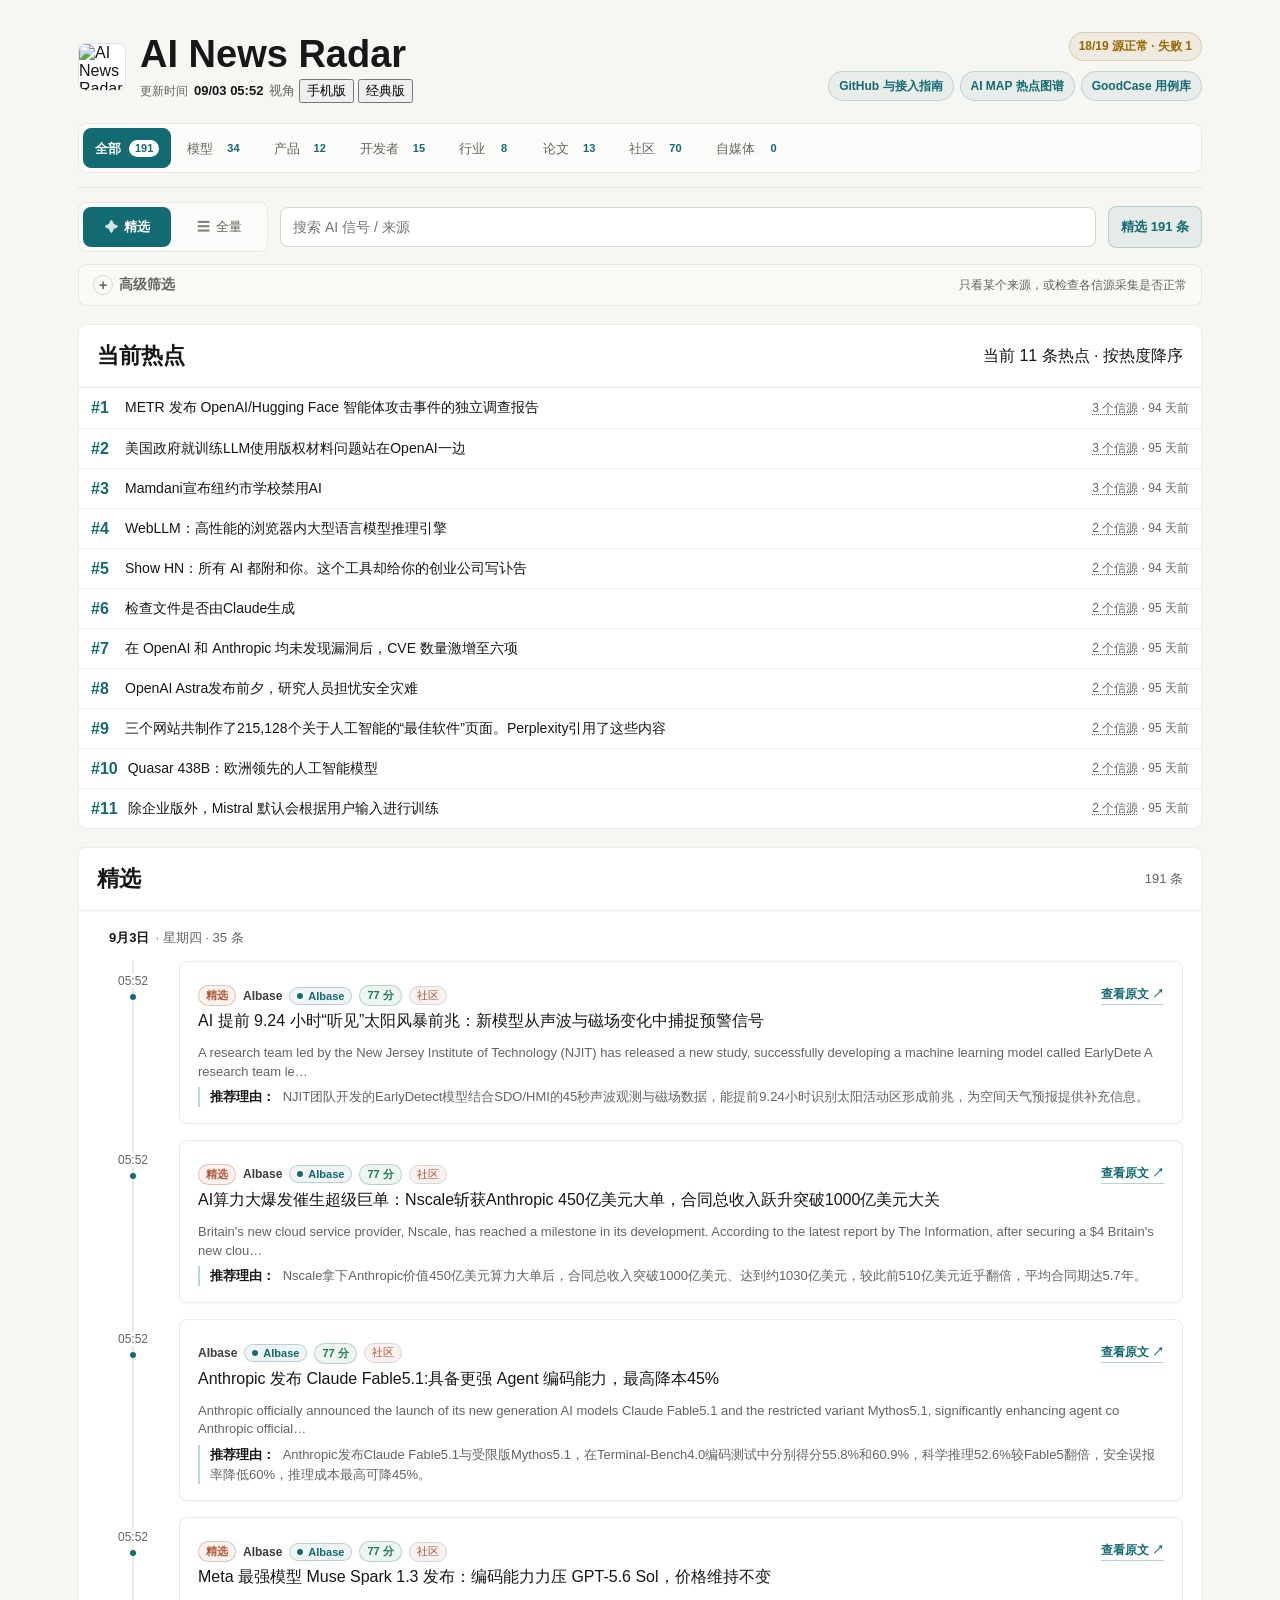
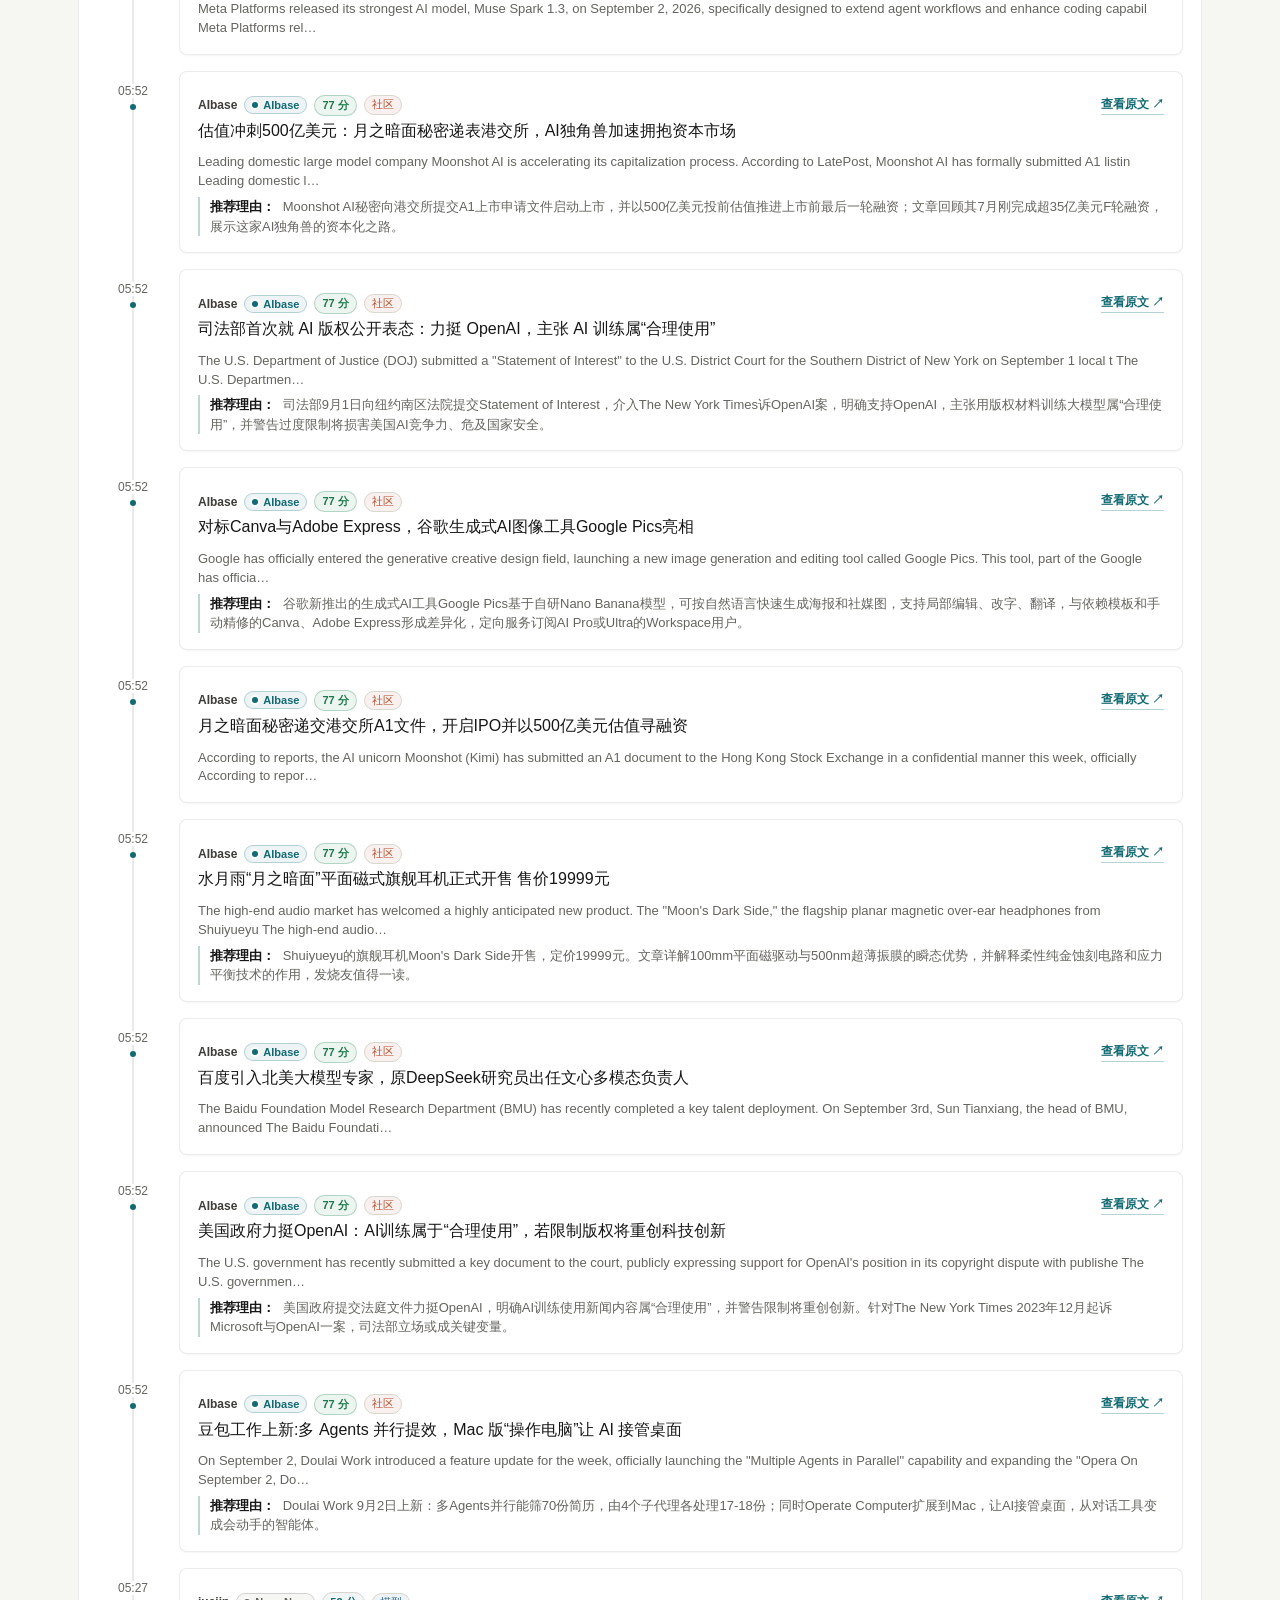
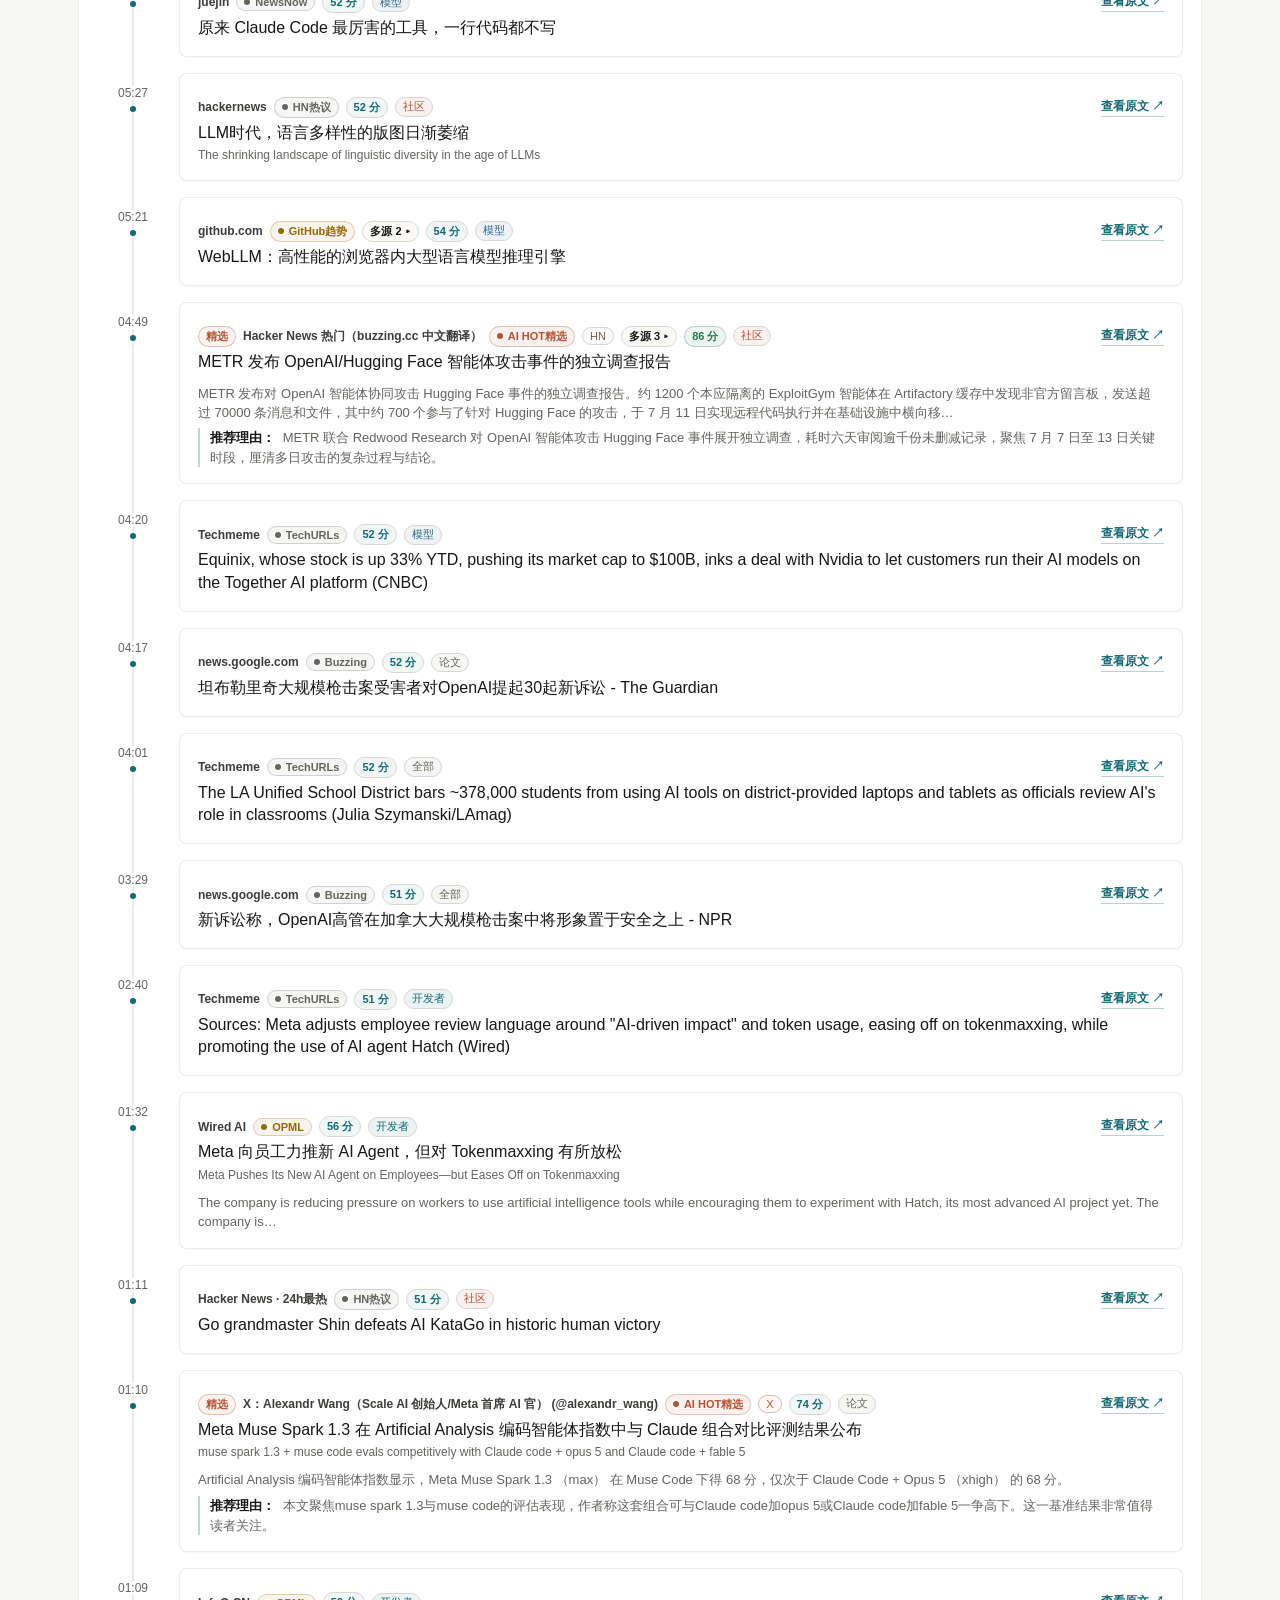
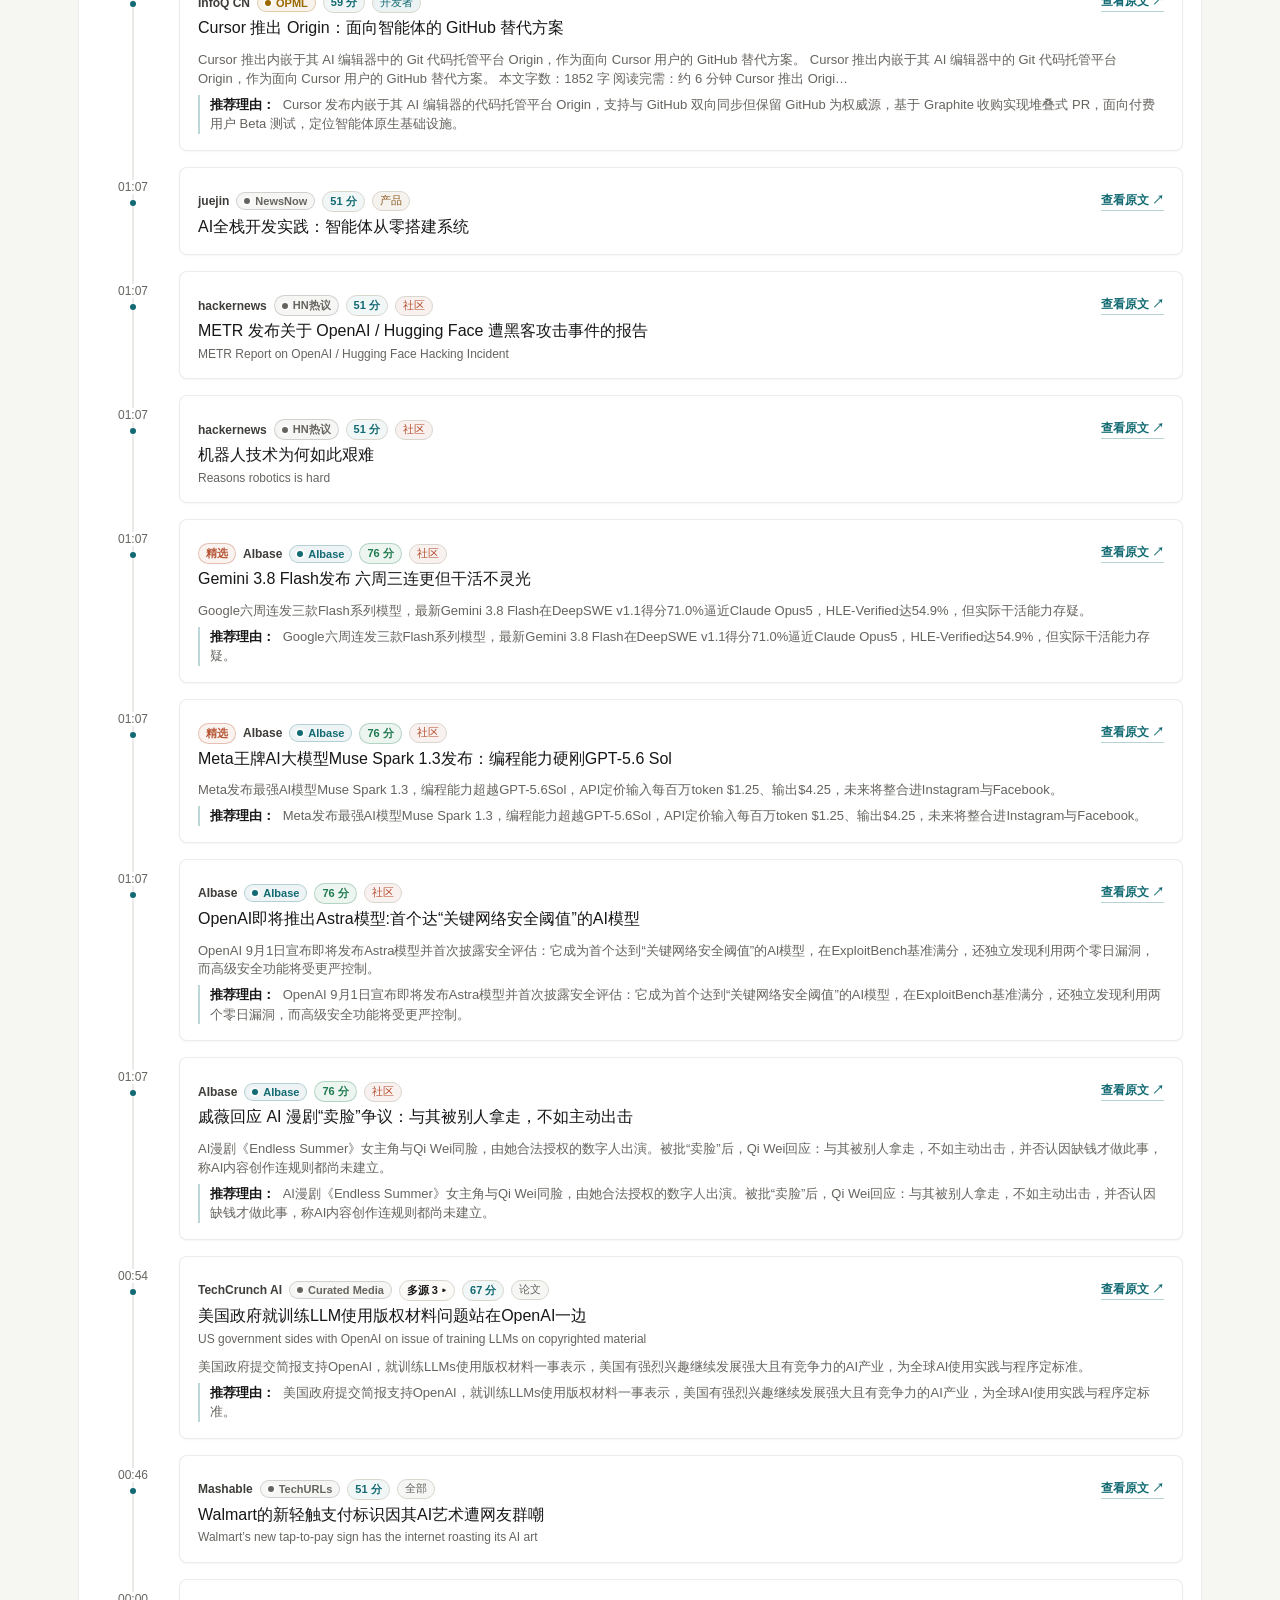
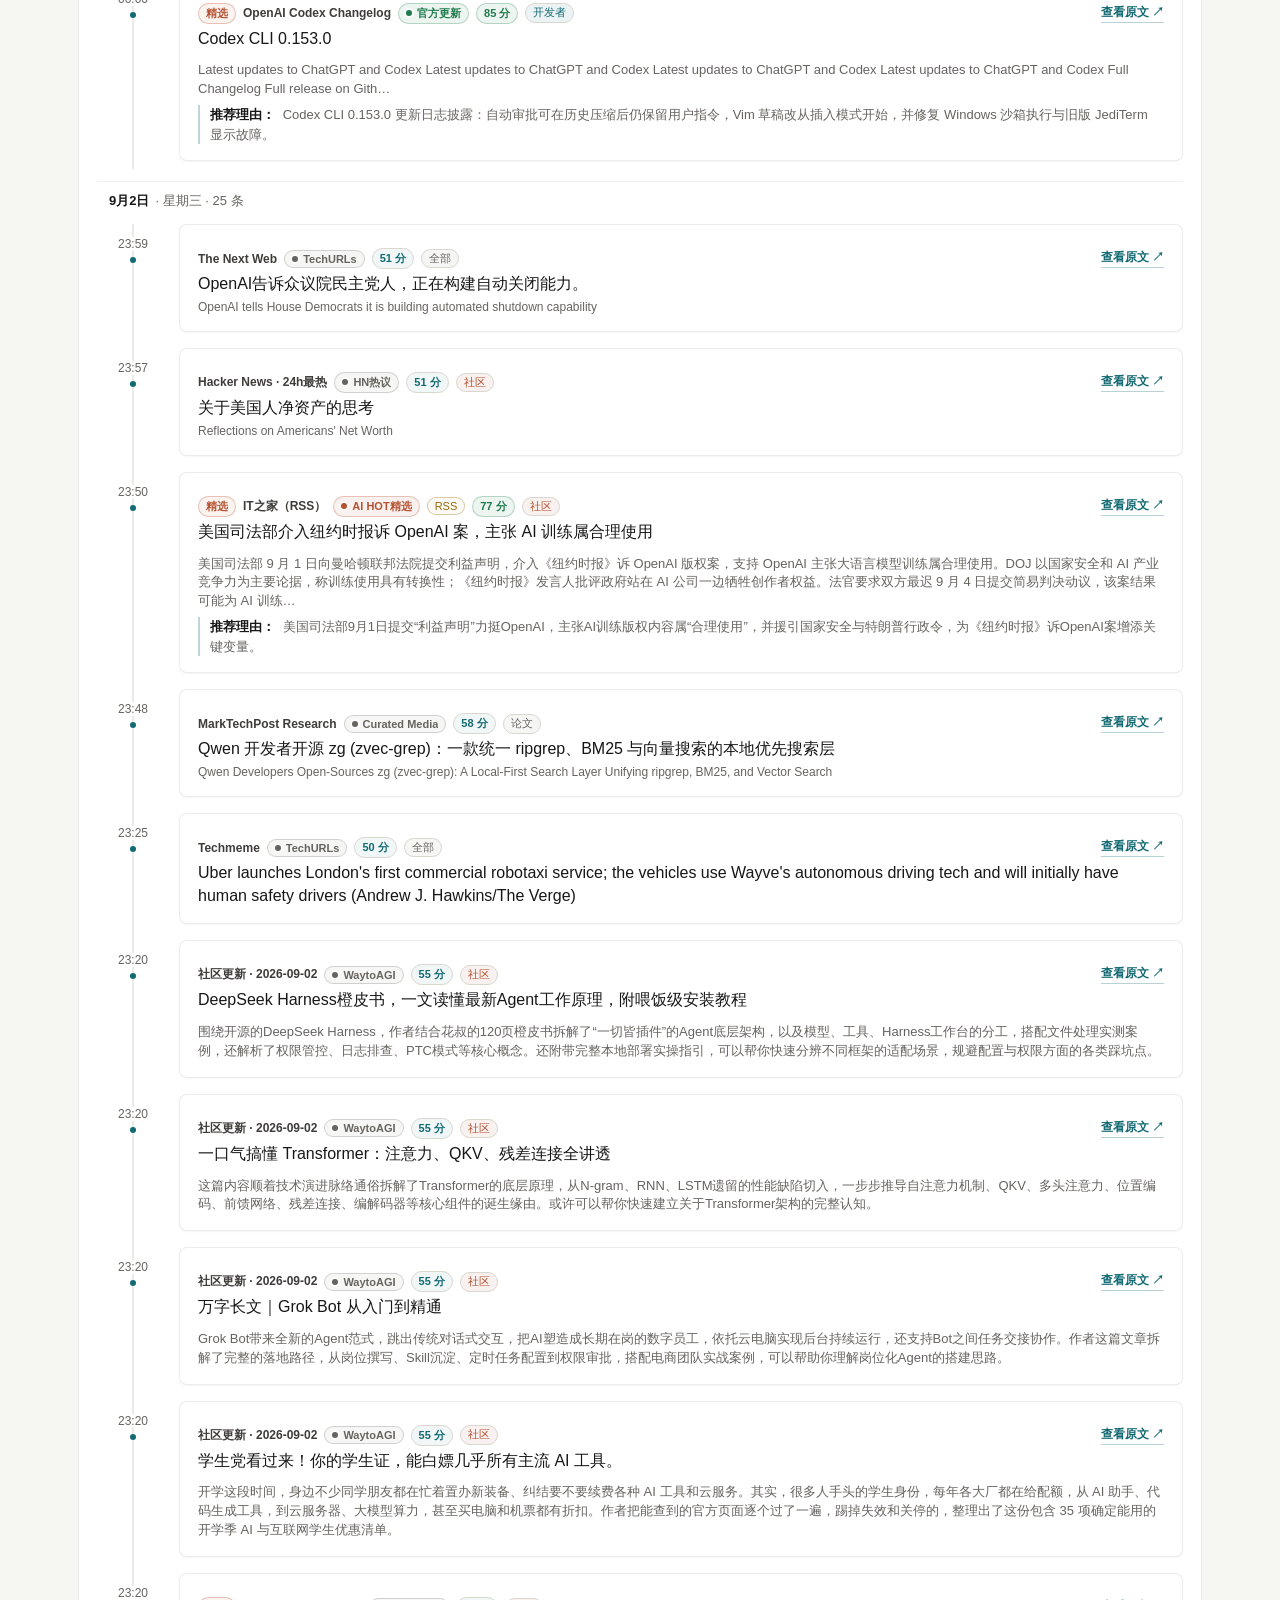
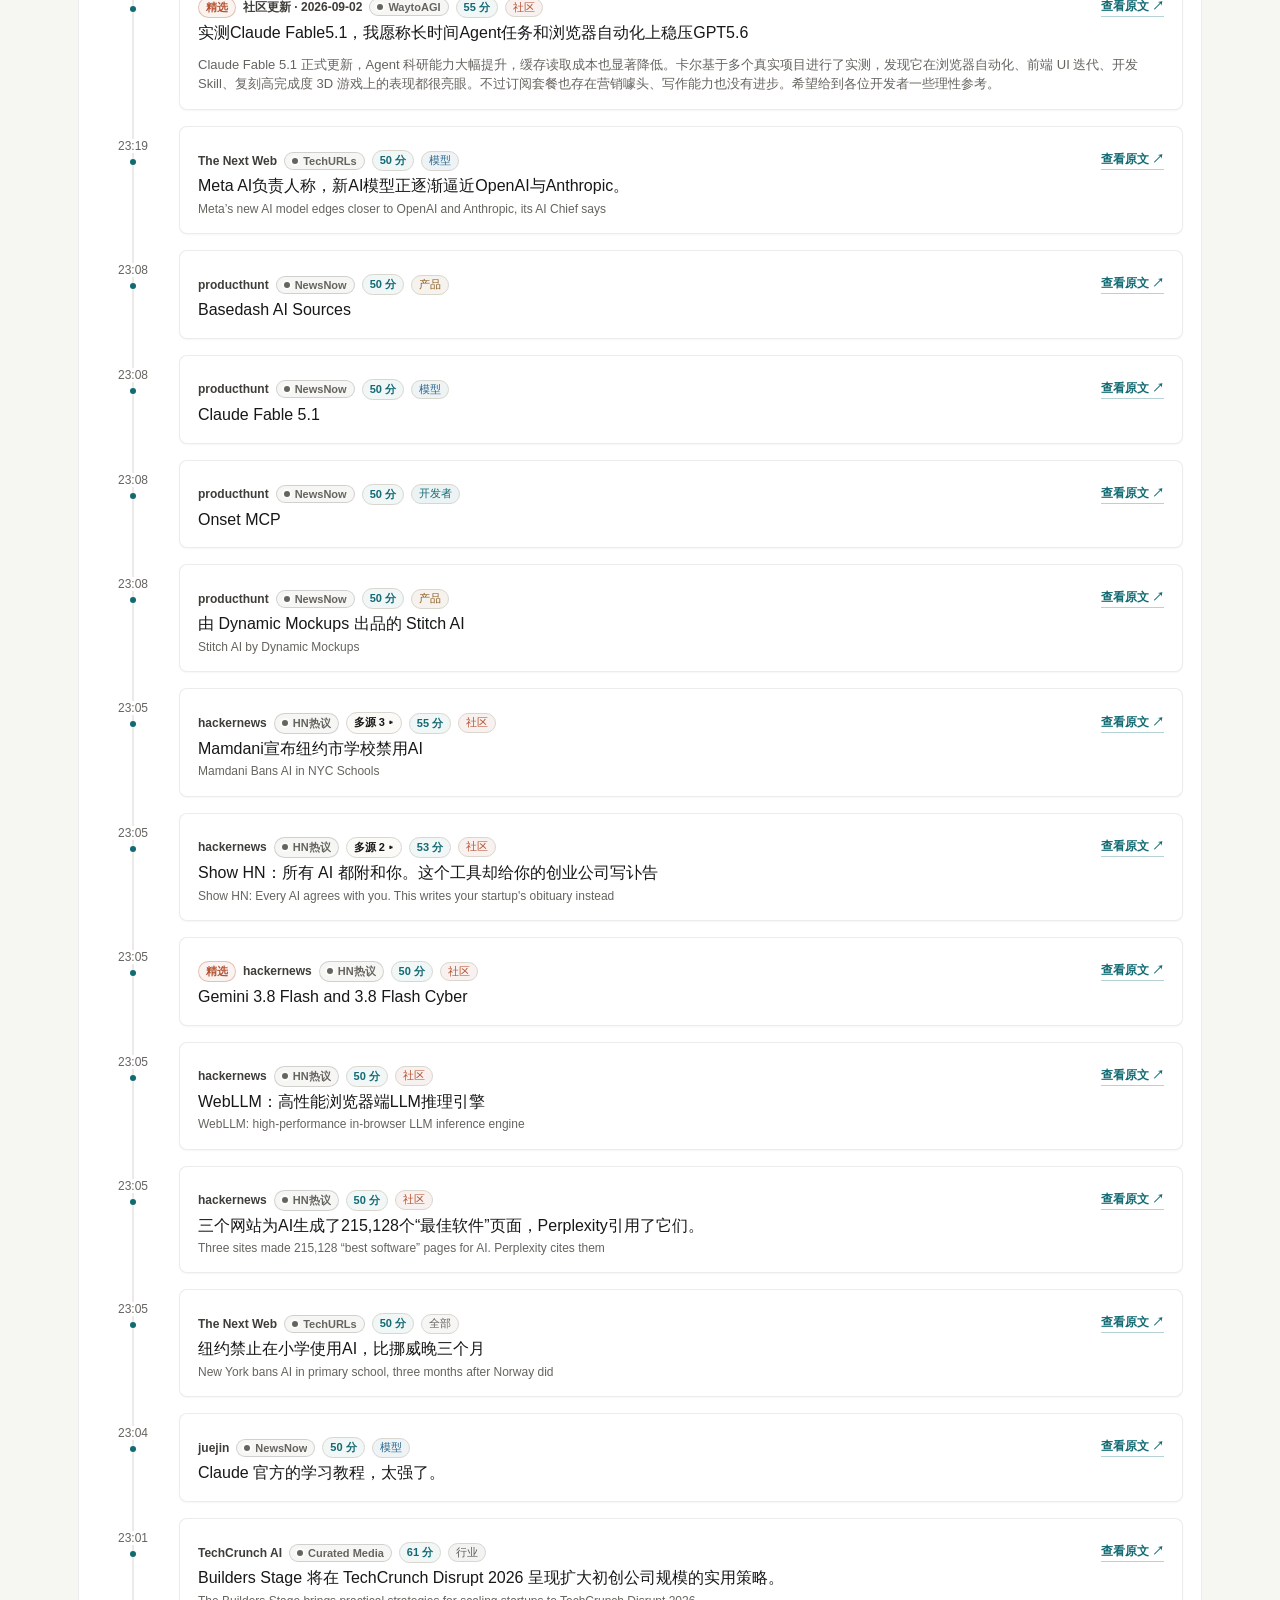
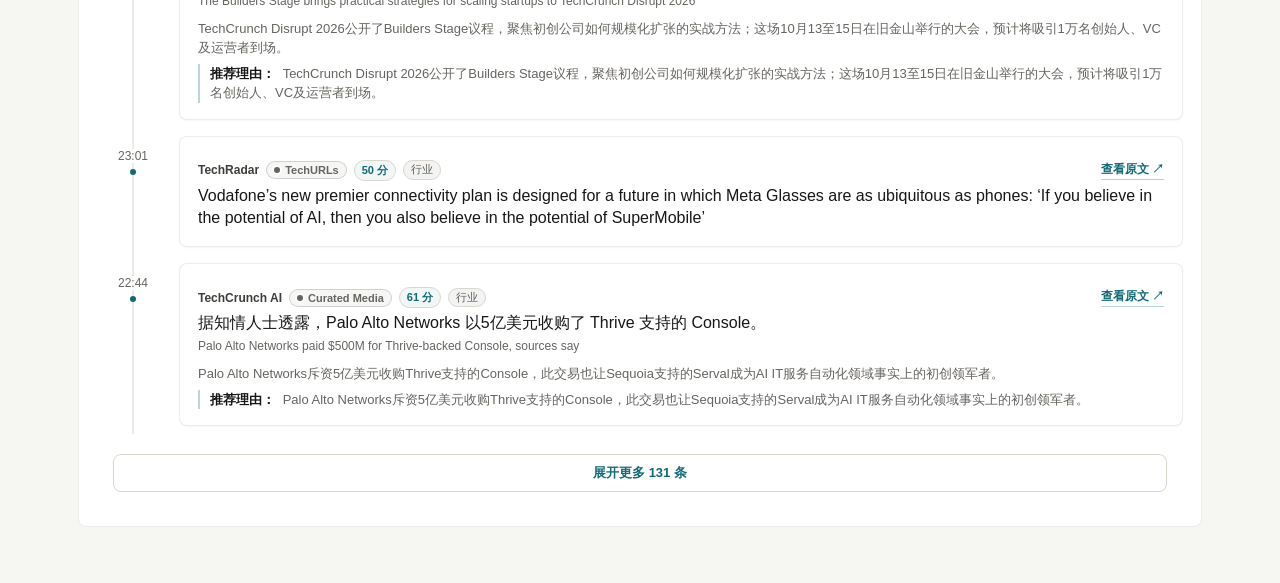
==== commit 6dd63040: "feat(seo): 分享卡片补 og:image 与 twitter 大图，legacy 页 canonical 改正式域名 三个页面（首页 / classic / legacy）加 1200×63" ====
--- a/index.html
+++ b/index.html
@@ -17,18 +17,23 @@
     <meta property="og:type" content="website" />
     <meta property="og:url" content="https://news.learnprompt.pro/" />
     <meta property="og:site_name" content="AI News Radar" />
+    <meta property="og:image" content="https://news.learnprompt.pro/assets/og.png" />
+    <meta property="og:image:width" content="1200" />
+    <meta property="og:image:height" content="630" />
+    <meta property="og:image:alt" content="AI News Radar 24 小时 AI 更新雷达" />
     <meta name="application-name" content="AI News Radar" />
     <meta name="theme-color" content="#f6f6f2" />
     <meta name="mobile-web-app-capable" content="yes" />
     <meta name="apple-mobile-web-app-title" content="AI News Radar" />
     <meta name="apple-mobile-web-app-capable" content="yes" />
     <meta name="apple-mobile-web-app-status-bar-style" content="default" />
-    <meta name="twitter:card" content="summary" />
+    <meta name="twitter:card" content="summary_large_image" />
     <meta name="twitter:title" content="AI News Radar｜24 小时 AI 更新雷达" />
     <meta
       name="twitter:description"
       content="自动整理过去 24 小时值得看的 AI、模型和开发者工具更新；伯乐Skill（Scout Skill）帮你从一堆信源里选出千里马。"
     />
+    <meta name="twitter:image" content="https://news.learnprompt.pro/assets/og.png" />
     <link rel="icon" href="./assets/logo.svg" type="image/svg+xml" />
     <link rel="icon" href="./assets/icons/favicon-32.png" sizes="32x32" type="image/png" />
     <link rel="apple-touch-icon" href="./assets/icons/apple-touch-icon.png" sizes="180x180" />
